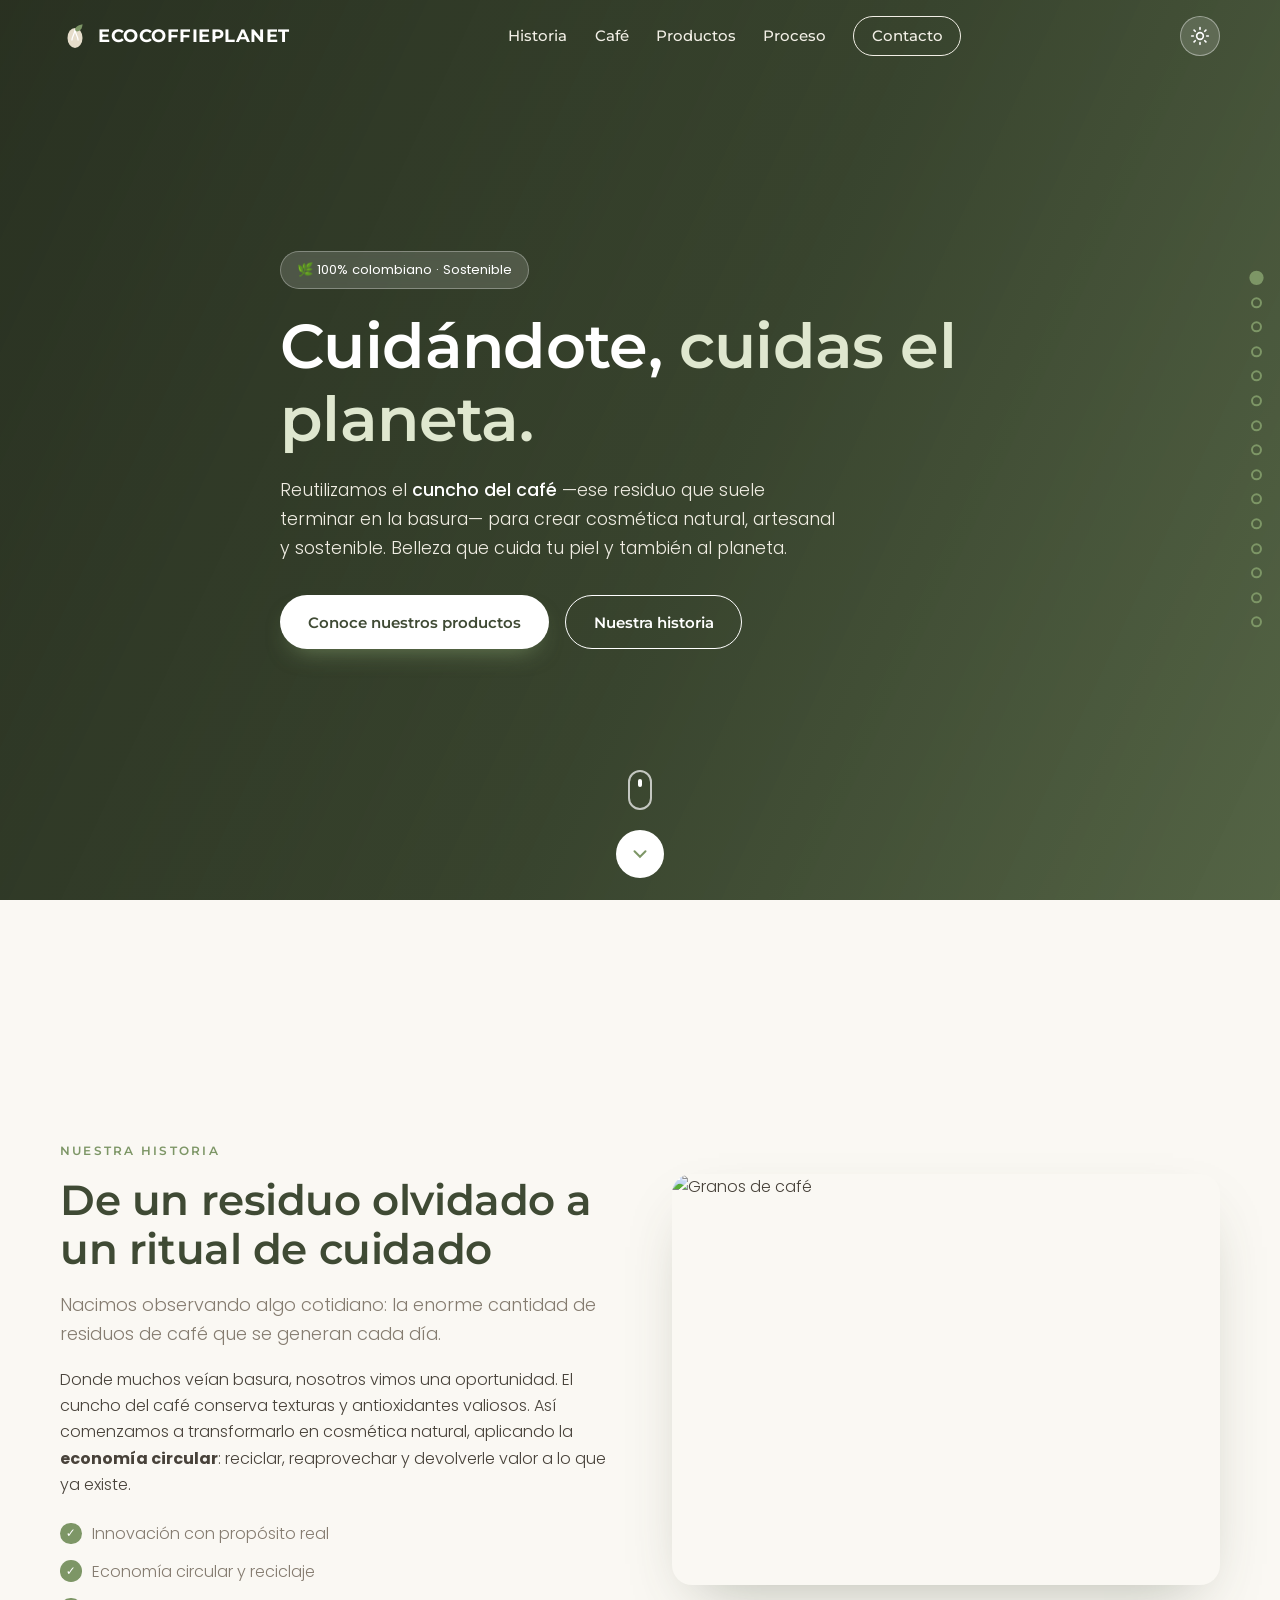
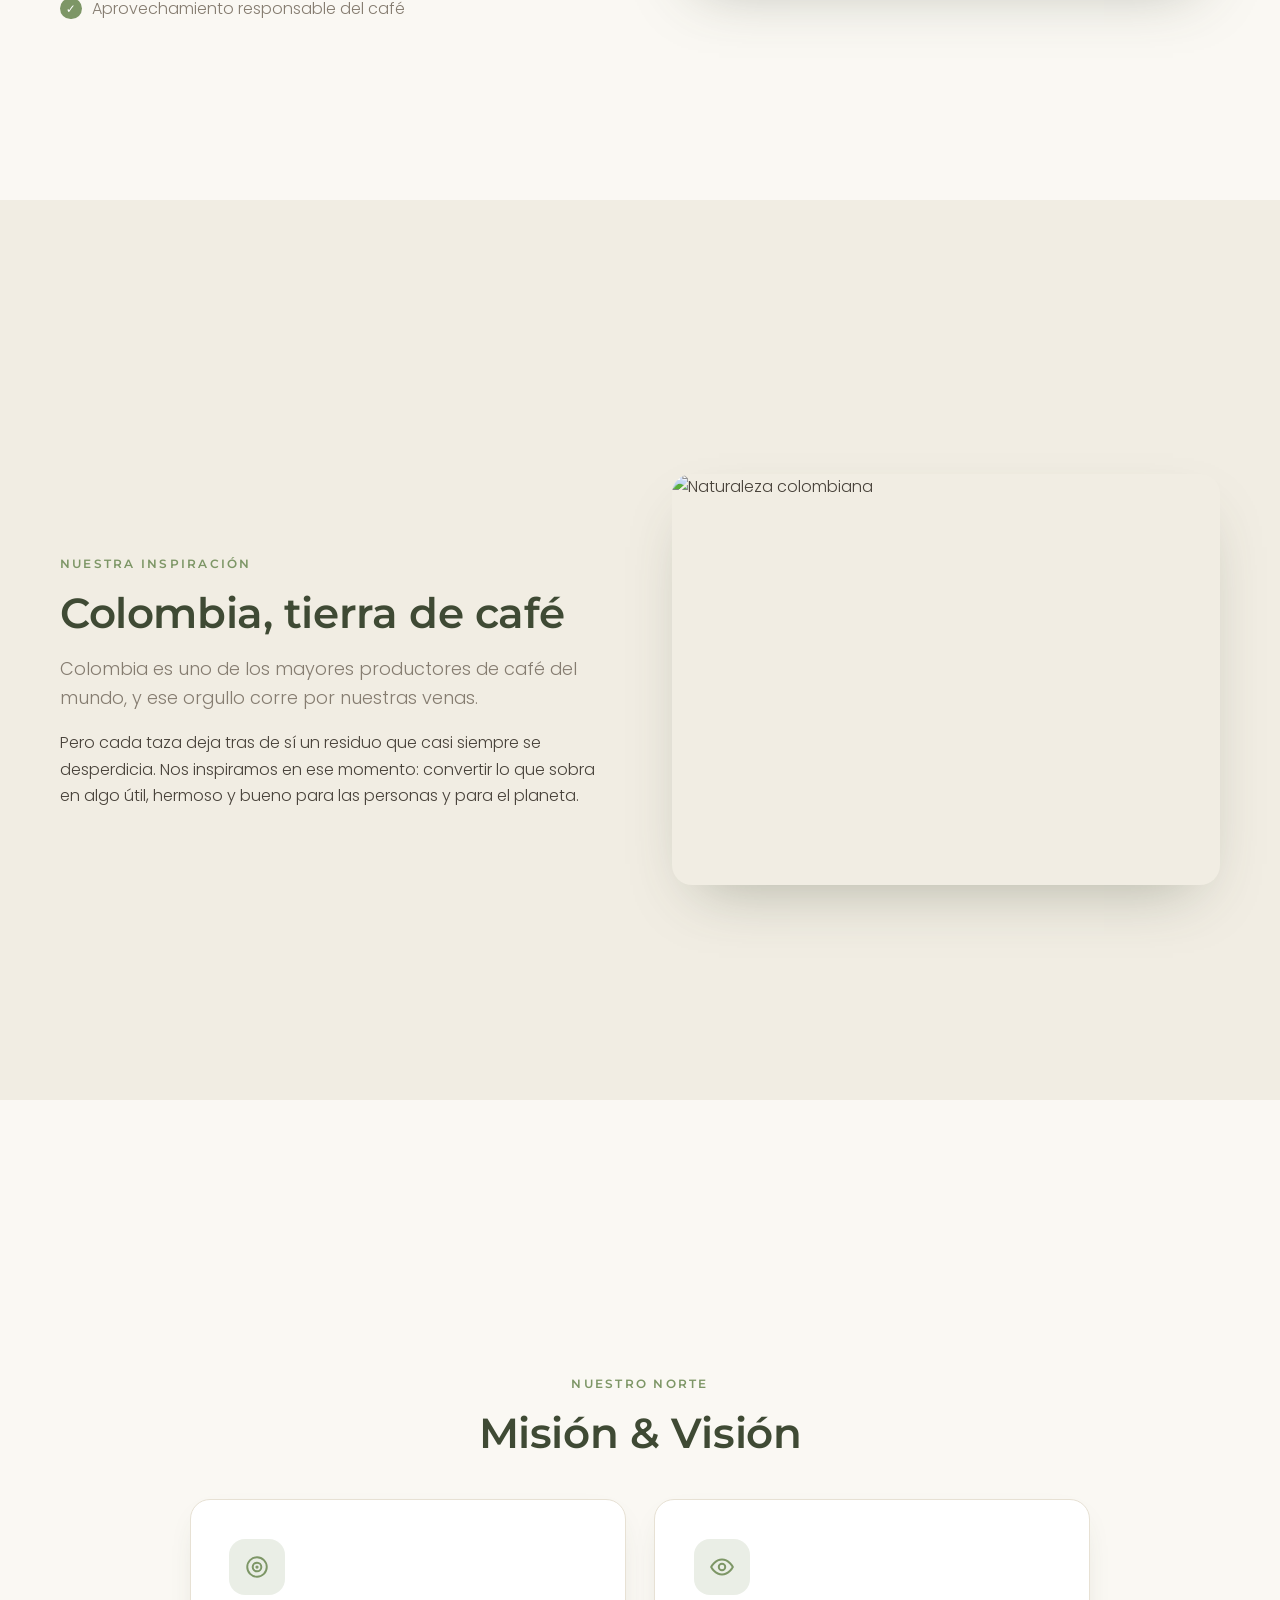
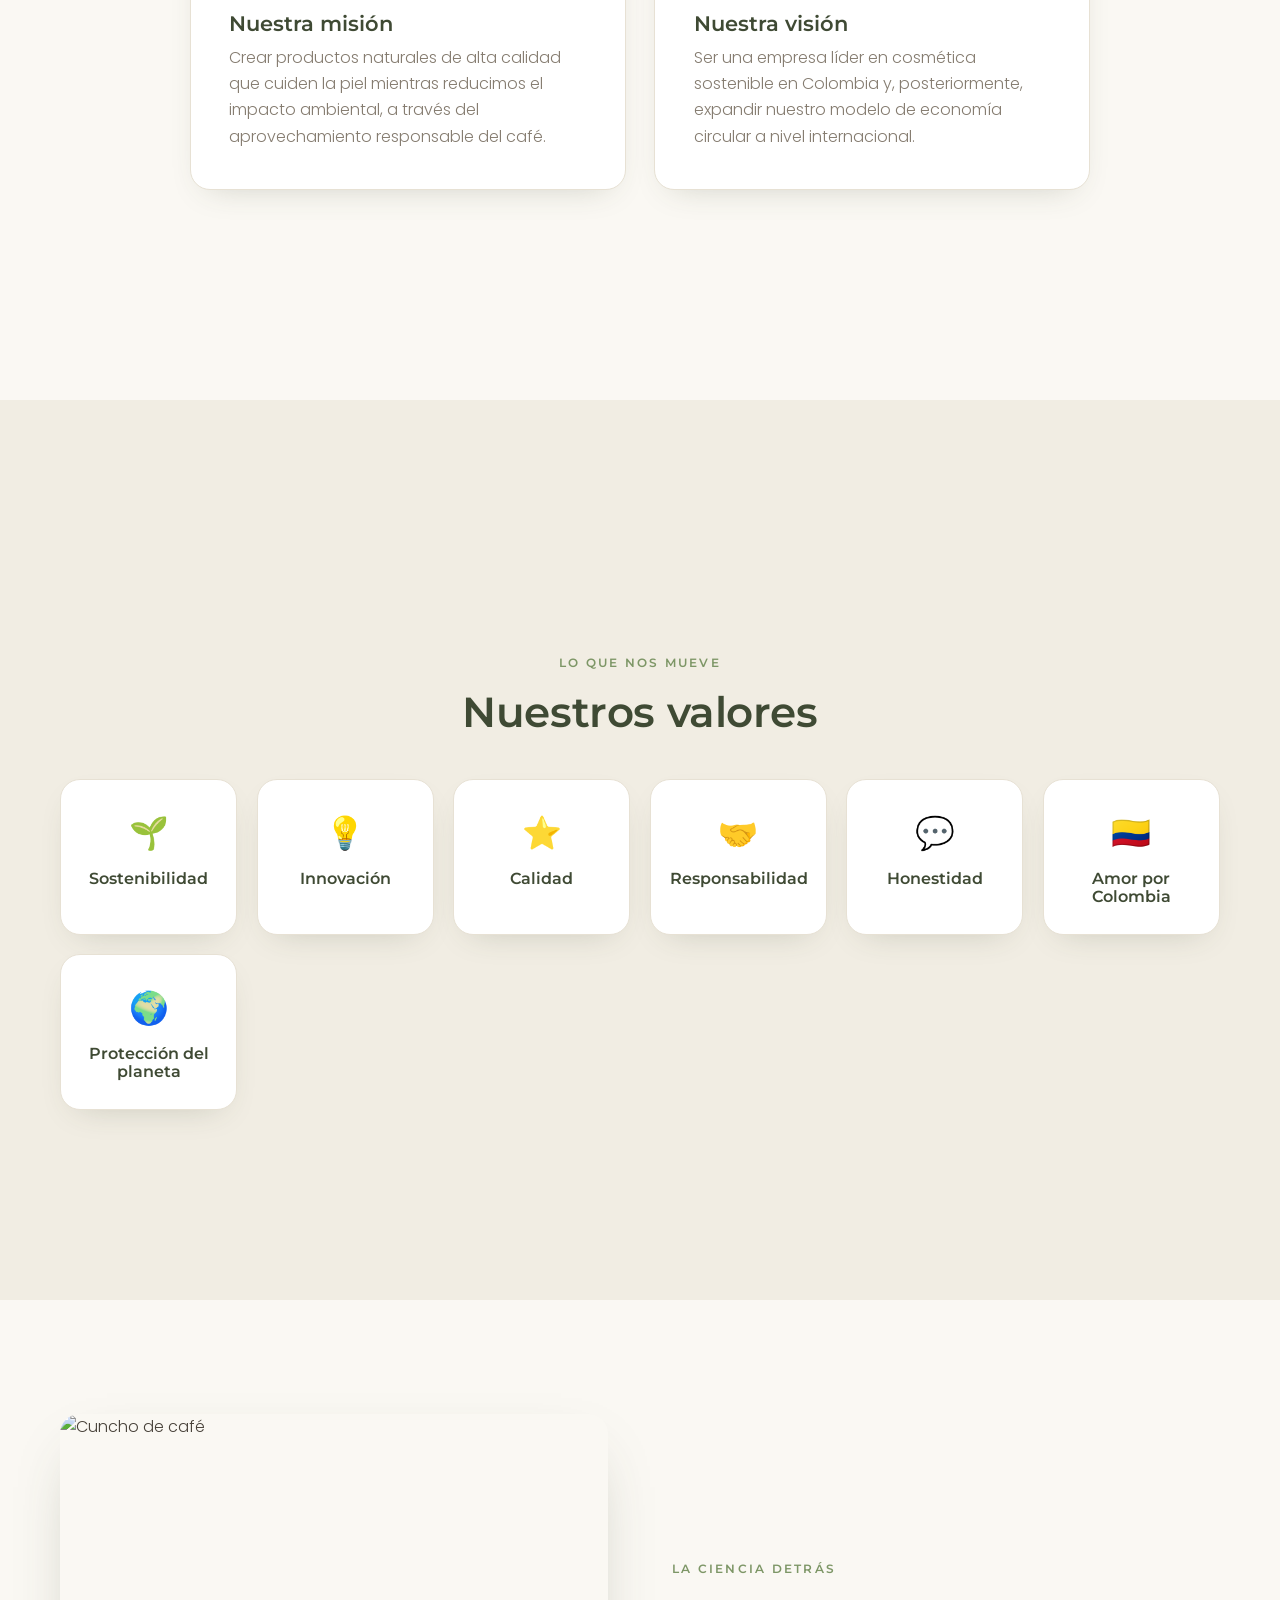
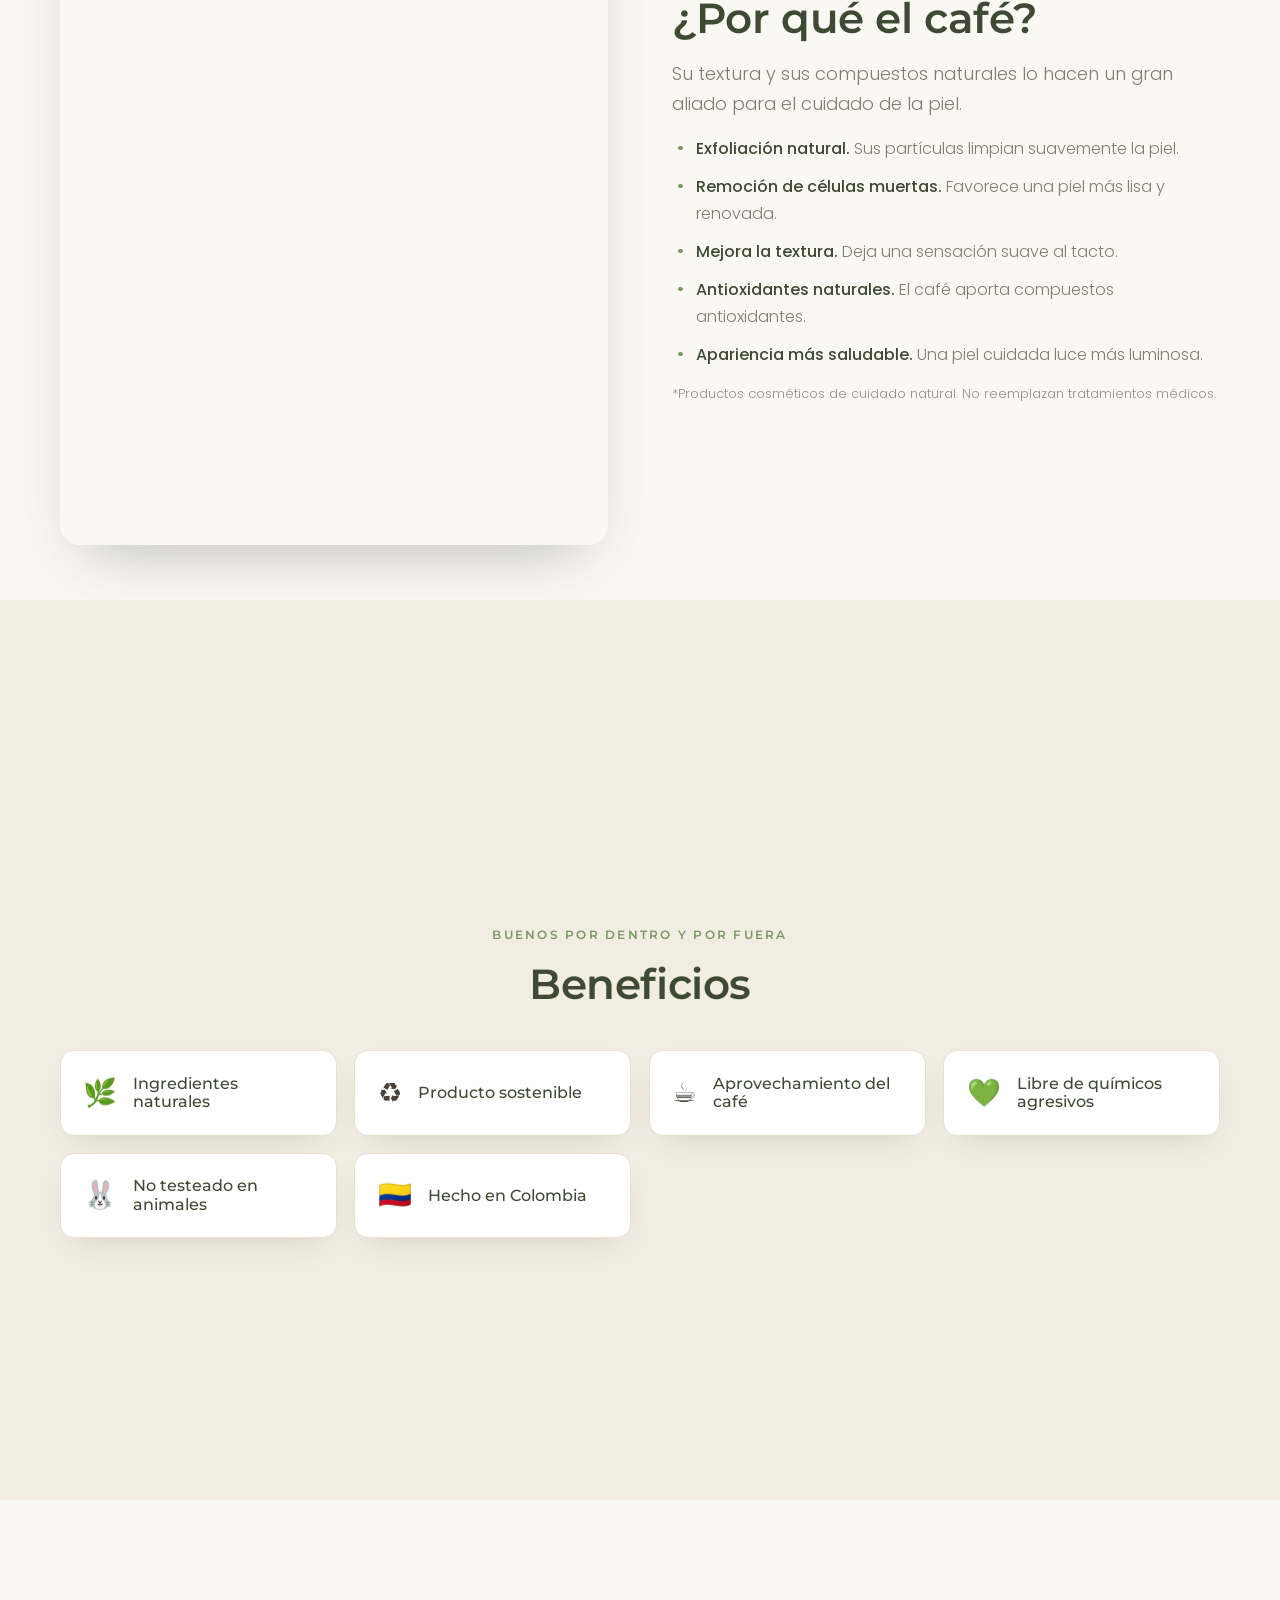
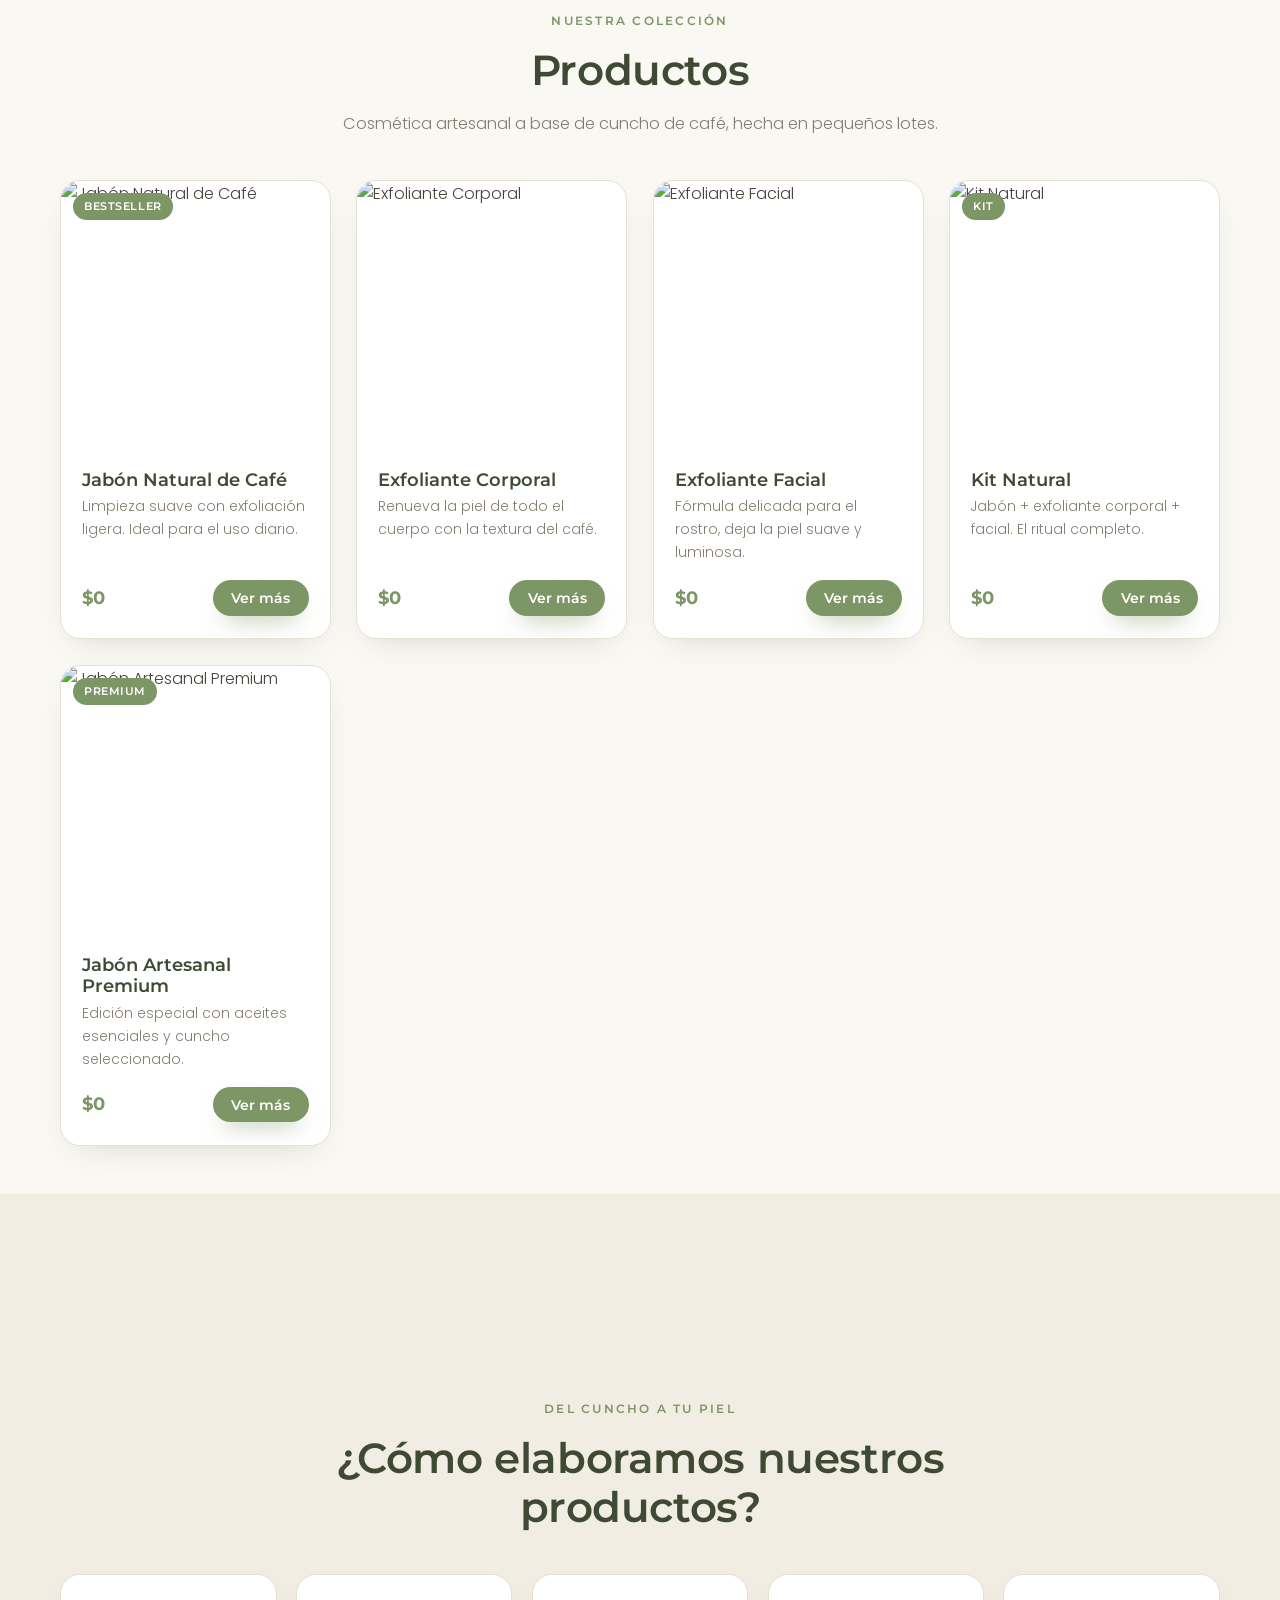
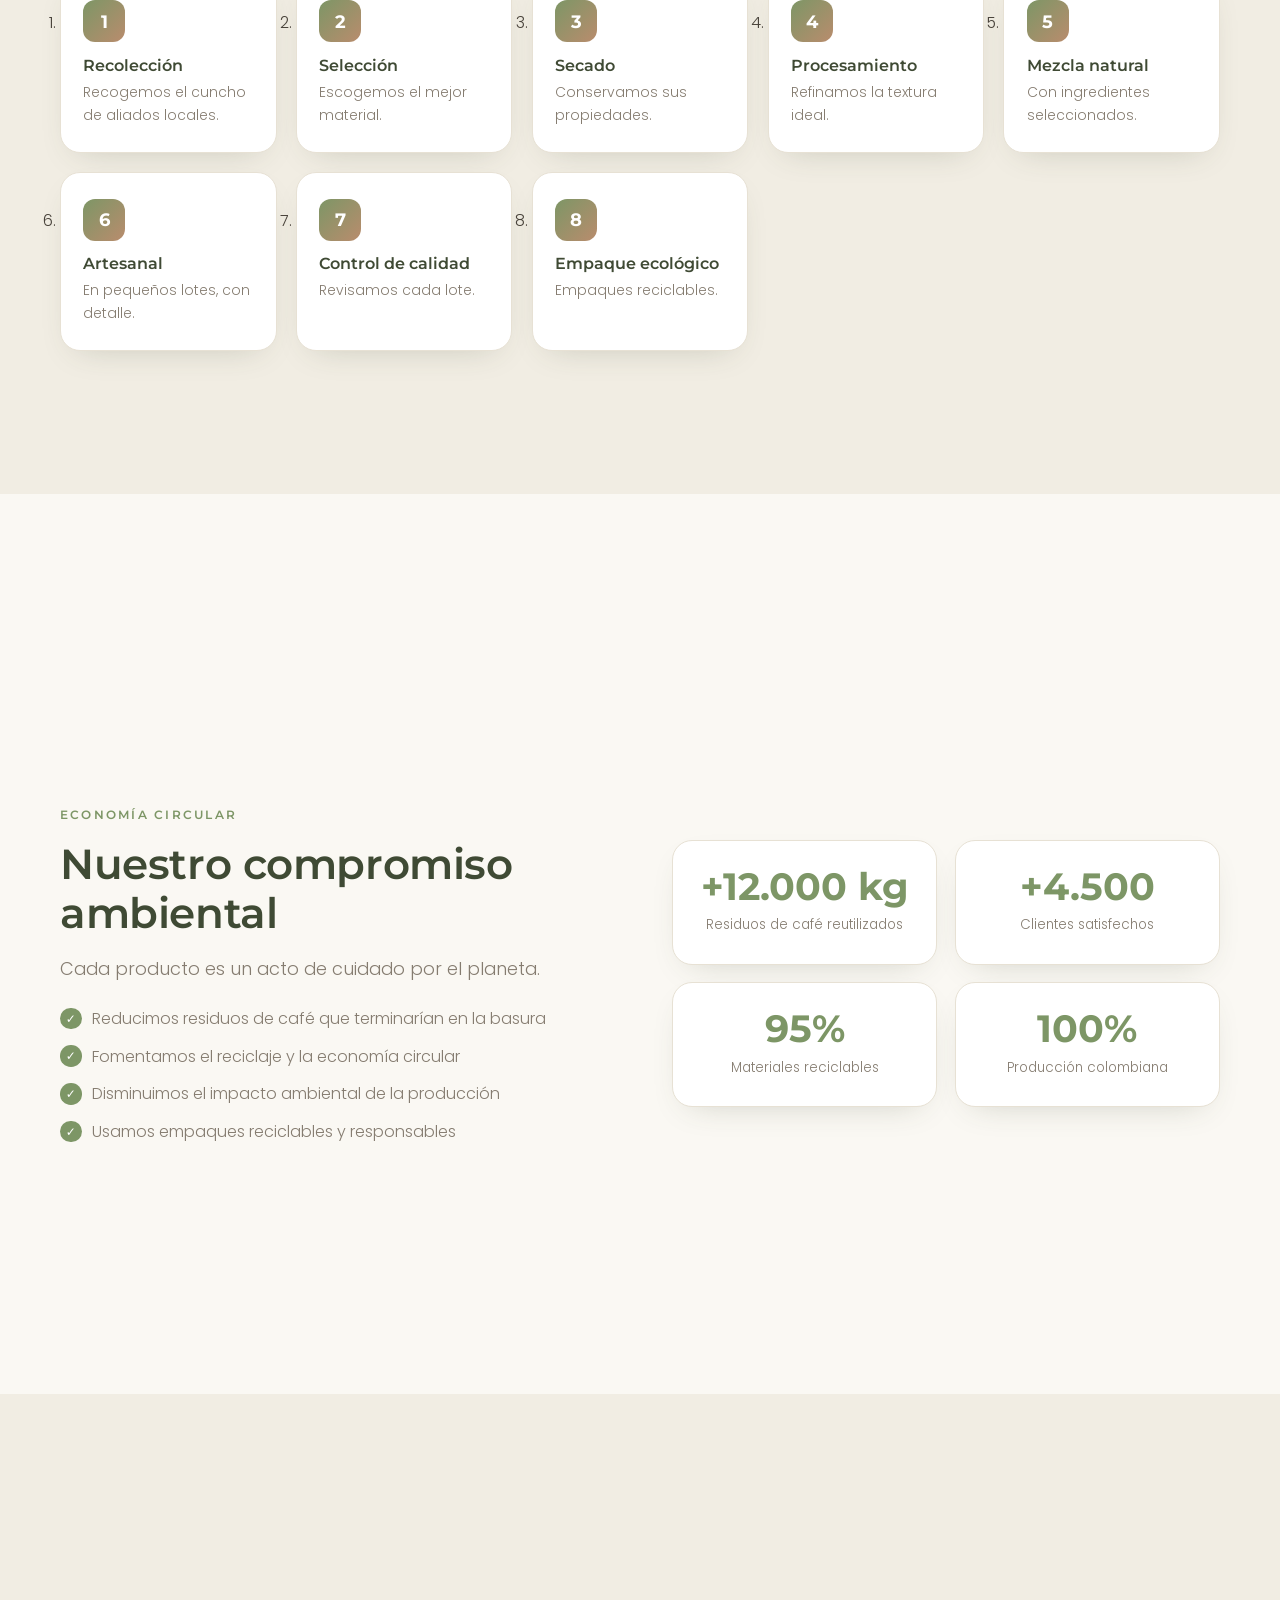
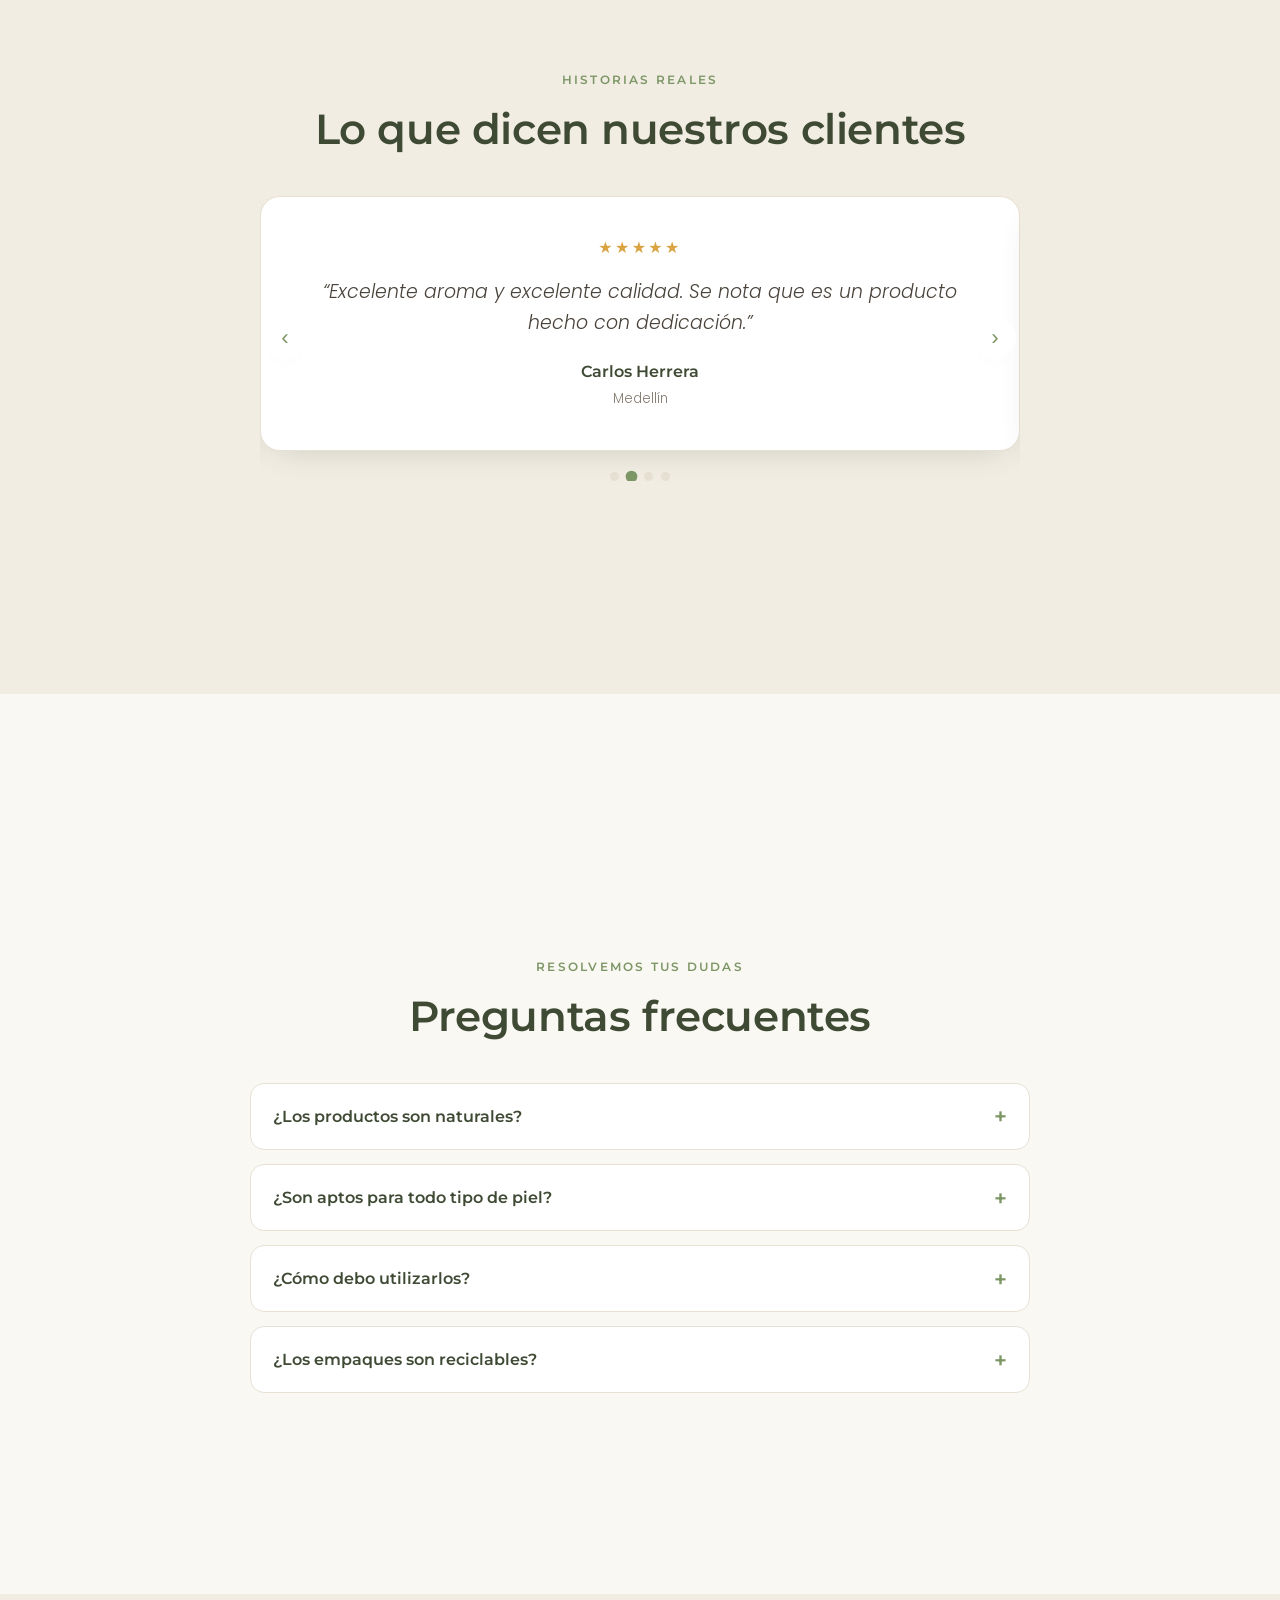
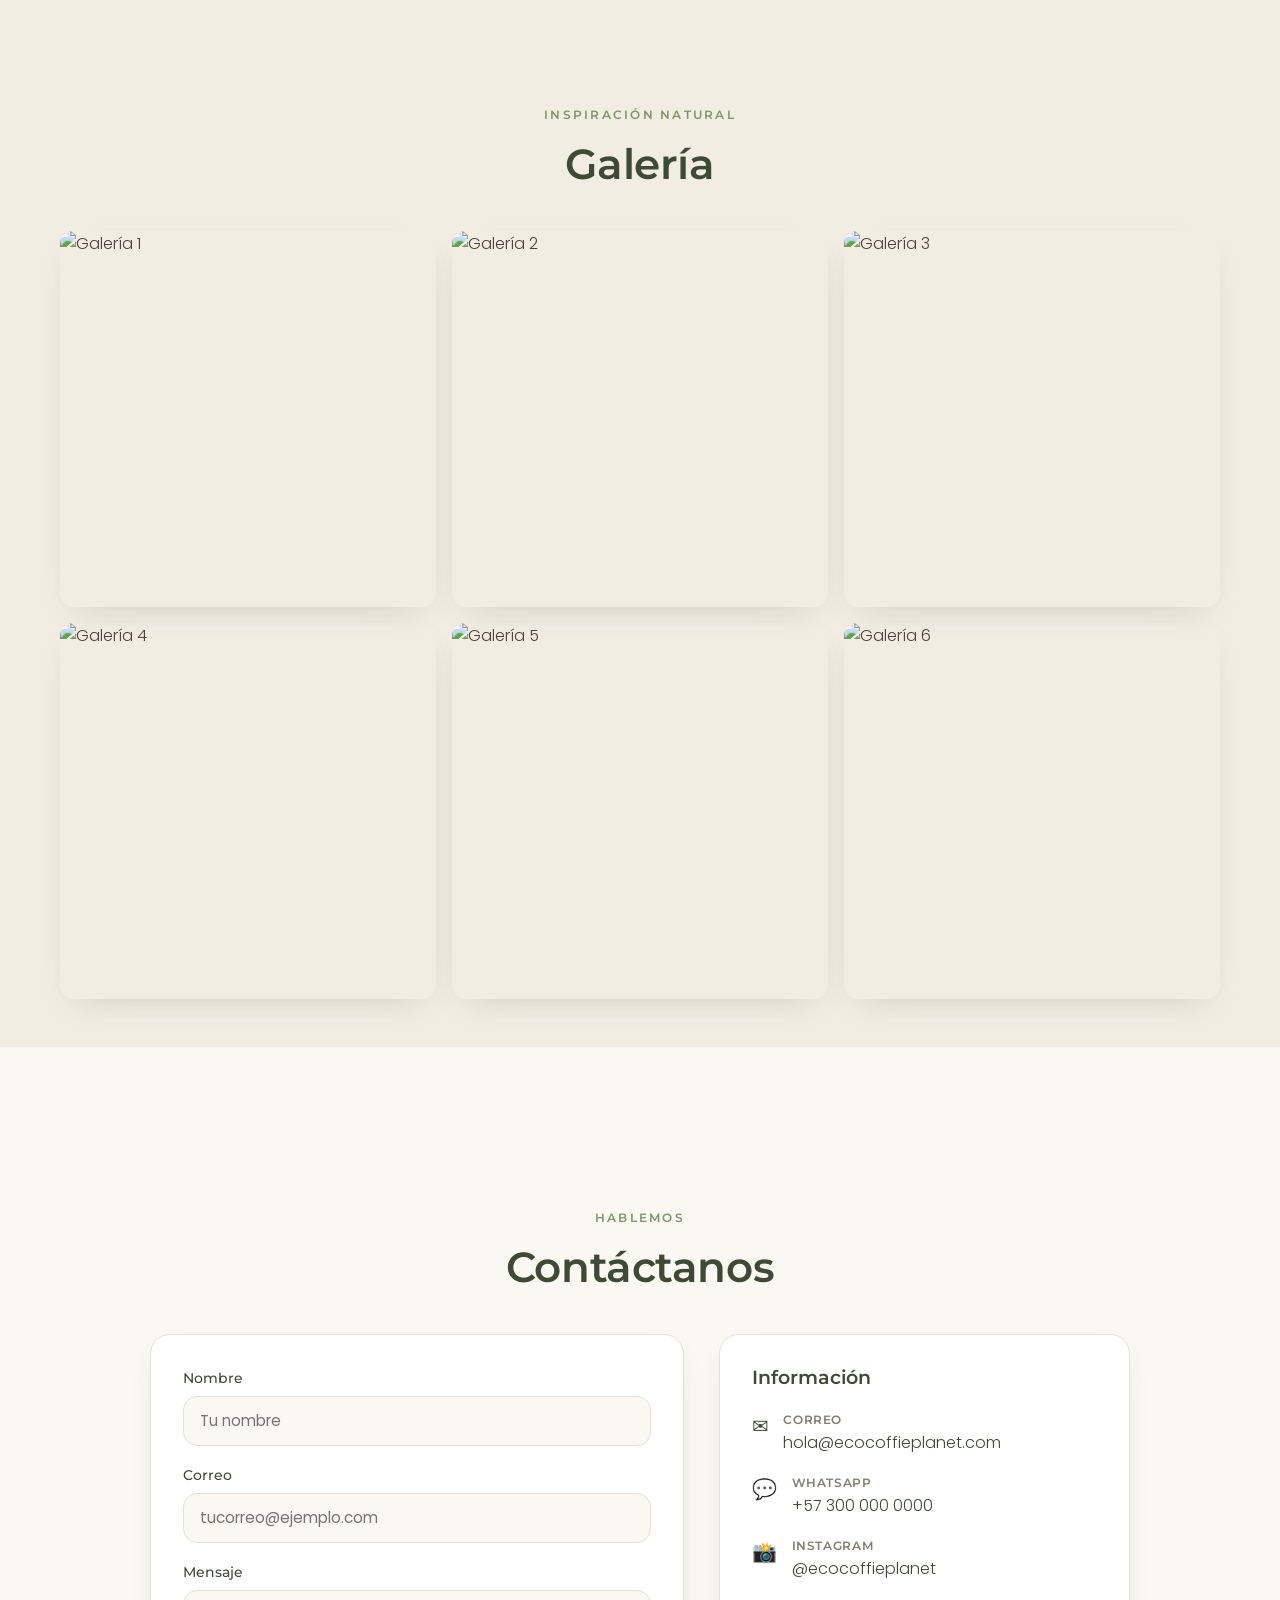
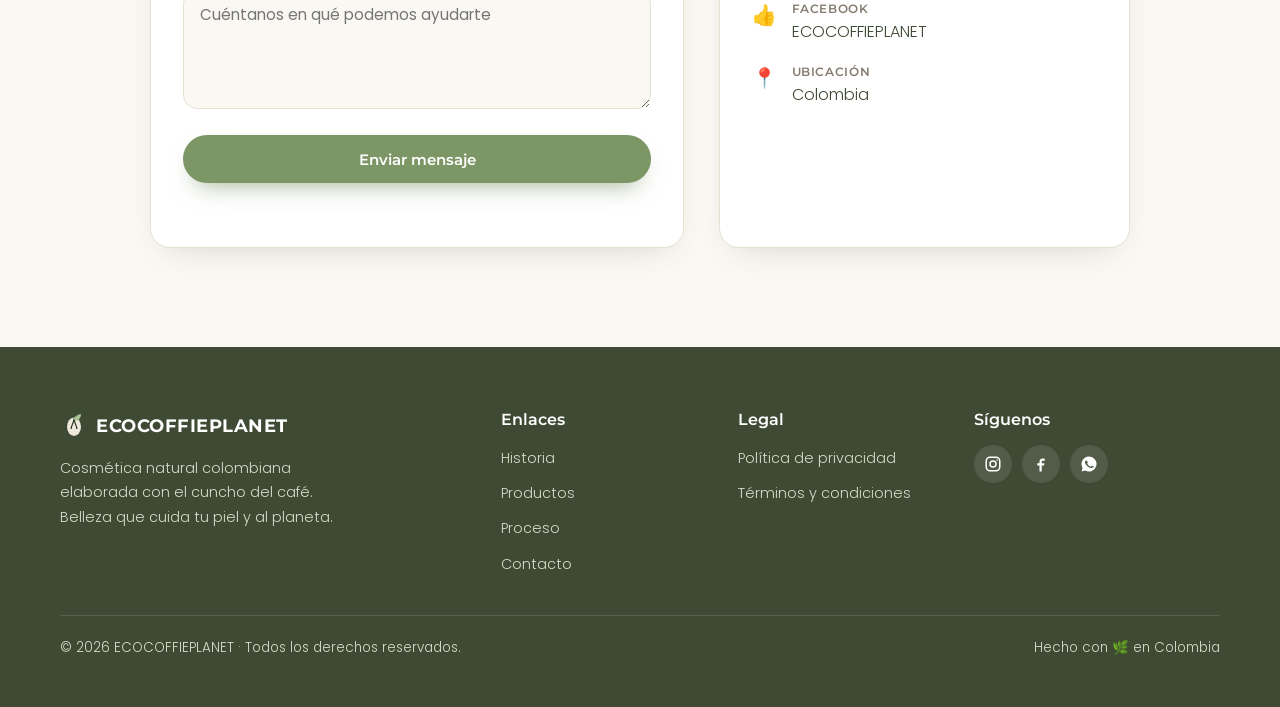
==== index.html @ 5c9ebd3f "Publicar sitio ECOCOFFIEPLANET" ====
<!DOCTYPE html>
<!--
  ============================================================
  ECOCOFFIEPLANET — Cosmética natural a base de cuncho de café
  Página tipo "diapositivas": cada sección ocupa una pantalla.
  Archivos: index.html · style.css · script.js · config.js
  👉 Para cambiar PRECIOS e IMÁGENES edita solo "config.js".
  ============================================================
-->
<html lang="es">
<head>
  <meta charset="UTF-8" />
  <meta name="viewport" content="width=device-width, initial-scale=1.0" />
  <meta name="description" content="ECOCOFFIEPLANET — Cosmética natural colombiana elaborada con el cuncho del café. Exfoliantes y jabones naturales que cuidan tu piel y protegen el planeta." />
  <meta name="keywords" content="cosmética natural, exfoliante de café, cuncho de café, skincare natural, jabón artesanal, Colombia, sostenible, cuidado de la piel, economía circular" />
  <meta name="author" content="ECOCOFFIEPLANET" />
  <meta name="robots" content="index, follow" />
  <meta name="theme-color" content="#3f4a34" />
  <title>ECOCOFFIEPLANET · Cosmética natural de café | Cuida tu piel, protege el planeta</title>

  <!-- ====== SEO / Redes sociales ======
       👉 Cuando publiques en GitHub Pages, reemplaza tiendamascotasventas-bot por tu usuario real
          en las 3 direcciones de abajo (canonical, og:url).  Ejemplo de URL final:
          https://tu-usuario.github.io/ecocoffieplanet/ -->
  <link rel="canonical" href="https://galvissantiago38-beep.github.io/ecocoffieplanet/" />
  <meta property="og:type" content="website" />
  <meta property="og:site_name" content="ECOCOFFIEPLANET" />
  <meta property="og:locale" content="es_CO" />
  <meta property="og:title" content="ECOCOFFIEPLANET · Cosmética natural de café" />
  <meta property="og:description" content="Cosmética natural colombiana hecha con el cuncho del café. Cuida tu piel, protege el planeta." />
  <meta property="og:url" content="https://galvissantiago38-beep.github.io/ecocoffieplanet/" />
  <meta property="og:image" content="https://images.unsplash.com/photo-1616394584738-fc6e612e71b9?auto=format&fit=crop&w=1200&q=80" />
  <meta property="og:image:alt" content="Cuidado natural de la piel con café" />
  <meta name="twitter:card" content="summary_large_image" />
  <meta name="twitter:title" content="ECOCOFFIEPLANET · Cosmética natural de café" />
  <meta name="twitter:description" content="Cosmética natural colombiana hecha con el cuncho del café. Cuida tu piel, protege el planeta." />
  <meta name="twitter:image" content="https://images.unsplash.com/photo-1616394584738-fc6e612e71b9?auto=format&fit=crop&w=1200&q=80" />

  <link rel="icon" href="data:image/svg+xml,<svg xmlns='http://www.w3.org/2000/svg' viewBox='0 0 100 100'><text y='.9em' font-size='90'>🌿</text></svg>" />

  <link rel="preconnect" href="https://fonts.googleapis.com" />
  <link rel="preconnect" href="https://fonts.gstatic.com" crossorigin />
  <link href="https://fonts.googleapis.com/css2?family=Montserrat:wght@500;600;700&family=Poppins:wght@300;400;500&display=swap" rel="stylesheet" />

  <link rel="stylesheet" href="style.css" />
</head>

<body>

  <!-- ===================== LOADER ===================== -->
  <div id="loader" class="loader" aria-hidden="true">
    <div class="loader__cup">
      <svg viewBox="0 0 64 64" width="64" height="64" fill="none">
        <path d="M32 6c0 10-8 14-8 24M32 6c0 10 8 14 8 24" stroke="currentColor" stroke-width="3"/>
        <path d="M32 4c6-8 18-9 18-9s0 12-9 16c-4 2-9 1-9-7Z" fill="currentColor" opacity=".6"/>
      </svg>
    </div>
    <span class="loader__brand">ECOCOFFIEPLANET</span>
  </div>

  <!-- ===================== NAVBAR ===================== -->
  <header class="navbar" id="navbar">
    <div class="container navbar__inner">
      <a href="#inicio" class="logo" aria-label="Inicio ECOCOFFIEPLANET">
        <svg class="logo__icon" viewBox="0 0 48 48" width="30" height="30" aria-hidden="true">
          <ellipse cx="24" cy="27" rx="12" ry="16" fill="currentColor"/>
          <path d="M24 13c0 8-5 11-5 18M24 13c0 8 5 11 5 18" stroke="#fff" stroke-width="2" fill="none"/>
          <path d="M24 12c4-6 12-7 12-7s0 8-6 11c-3 1.5-6 .5-6-4Z" fill="#7d9666"/>
        </svg>
        <span class="logo__text">ECOCOFFIEPLANET</span>
      </a>

      <nav class="nav" id="nav-menu" aria-label="Navegación principal">
        <a href="#historia" class="nav__link">Historia</a>
        <a href="#por-que" class="nav__link">Café</a>
        <a href="#productos" class="nav__link">Productos</a>
        <a href="#proceso" class="nav__link">Proceso</a>
        <a href="#contacto" class="nav__link nav__link--cta">Contacto</a>
      </nav>

      <div class="navbar__actions">
        <button class="icon-btn" id="theme-toggle" aria-label="Cambiar tema" title="Modo oscuro / claro">
          <svg class="icon-sun" viewBox="0 0 24 24" width="20" height="20" fill="none" stroke="currentColor" stroke-width="2" stroke-linecap="round">
            <circle cx="12" cy="12" r="4"/><path d="M12 2v2M12 20v2M4.9 4.9l1.4 1.4M17.7 17.7l1.4 1.4M2 12h2M20 12h2M4.9 19.1l1.4-1.4M17.7 6.3l1.4-1.4"/>
          </svg>
          <svg class="icon-moon" viewBox="0 0 24 24" width="20" height="20" fill="none" stroke="currentColor" stroke-width="2" stroke-linecap="round">
            <path d="M21 12.8A9 9 0 1 1 11.2 3a7 7 0 0 0 9.8 9.8Z"/>
          </svg>
        </button>
        <button class="hamburger" id="hamburger" aria-label="Abrir menú" aria-expanded="false">
          <span></span><span></span><span></span>
        </button>
      </div>
    </div>
  </header>

  <!-- Puntos de navegación entre diapositivas (se generan en script.js) -->
  <nav class="deck-nav" id="deck-nav" aria-label="Ir a diapositiva"></nav>

  <!-- ===================== DECK (contenedor de diapositivas) ===================== -->
  <main class="deck" id="deck">

    <!-- ---------- 1. HERO / INICIO ---------- -->
    <section class="slide hero" id="inicio" data-nav="Inicio">
      <div class="hero__bg" id="hero-bg"></div>
      <div class="hero__overlay"></div>
      <div class="container hero__content">
        <span class="hero__badge reveal">🌿 100% colombiano · Sostenible</span>
        <!-- 👉 ESLOGAN: cambia este texto cuando quieras -->
        <h1 class="hero__title reveal">Cuidándote, <span>cuidas el planeta.</span></h1>
        <p class="hero__text reveal">
          Reutilizamos el <strong>cuncho del café</strong> —ese residuo que suele terminar en la
          basura— para crear cosmética natural, artesanal y sostenible. Belleza que cuida tu piel
          y también al planeta.
        </p>
        <div class="hero__actions reveal">
          <a href="#productos" class="btn btn--primary">Conoce nuestros productos</a>
          <a href="#historia" class="btn btn--ghost">Nuestra historia</a>
        </div>
      </div>
      <span class="hero__scroll" aria-hidden="true"><span></span></span>
    </section>

    <!-- ---------- 2. HISTORIA ---------- -->
    <section class="slide" id="historia" data-nav="Historia">
      <div class="container grid-2">
        <div class="reveal">
          <span class="eyebrow">Nuestra historia</span>
          <h2 class="slide__title">De un residuo olvidado a un ritual de cuidado</h2>
          <p class="lead">Nacimos observando algo cotidiano: la enorme cantidad de residuos de café que se generan cada día.</p>
          <p>Donde muchos veían basura, nosotros vimos una oportunidad. El cuncho del café conserva texturas y antioxidantes valiosos. Así comenzamos a transformarlo en cosmética natural, aplicando la <strong>economía circular</strong>: reciclar, reaprovechar y devolverle valor a lo que ya existe.</p>
          <ul class="check-list">
            <li>Innovación con propósito real</li>
            <li>Economía circular y reciclaje</li>
            <li>Aprovechamiento responsable del café</li>
          </ul>
        </div>
        <div class="reveal media-card"><img data-img="historia" alt="Granos de café" loading="lazy" /></div>
      </div>
    </section>

    <!-- ---------- 3. INSPIRACIÓN ---------- -->
    <section class="slide slide--tinted" id="inspiracion" data-nav="Inspiración">
      <div class="container grid-2 grid-2--reverse">
        <div class="reveal media-card"><img data-img="inspiracion" alt="Naturaleza colombiana" loading="lazy" /></div>
        <div class="reveal">
          <span class="eyebrow">Nuestra inspiración</span>
          <h2 class="slide__title">Colombia, tierra de café</h2>
          <p class="lead">Colombia es uno de los mayores productores de café del mundo, y ese orgullo corre por nuestras venas.</p>
          <p>Pero cada taza deja tras de sí un residuo que casi siempre se desperdicia. Nos inspiramos en ese momento: convertir lo que sobra en algo útil, hermoso y bueno para las personas y para el planeta.</p>
        </div>
      </div>
    </section>

    <!-- ---------- 4. MISIÓN Y VISIÓN ---------- -->
    <section class="slide" id="mision-vision" data-nav="Misión y Visión">
      <div class="container">
        <div class="slide__head reveal">
          <span class="eyebrow">Nuestro norte</span>
          <h2 class="slide__title center">Misión &amp; Visión</h2>
        </div>
        <div class="mv-grid">
          <article class="mv-card reveal">
            <div class="mv-card__icon">
              <svg viewBox="0 0 24 24" width="26" height="26" fill="none" stroke="currentColor" stroke-width="1.8"><circle cx="12" cy="12" r="9"/><circle cx="12" cy="12" r="4"/><circle cx="12" cy="12" r="0.6" fill="currentColor"/></svg>
            </div>
            <h3>Nuestra misión</h3>
            <p>Crear productos naturales de alta calidad que cuiden la piel mientras reducimos el impacto ambiental, a través del aprovechamiento responsable del café.</p>
          </article>
          <article class="mv-card reveal">
            <div class="mv-card__icon">
              <svg viewBox="0 0 24 24" width="26" height="26" fill="none" stroke="currentColor" stroke-width="1.8"><path d="M2 12s3.5-7 10-7 10 7 10 7-3.5 7-10 7-10-7-10-7Z"/><circle cx="12" cy="12" r="3"/></svg>
            </div>
            <h3>Nuestra visión</h3>
            <p>Ser una empresa líder en cosmética sostenible en Colombia y, posteriormente, expandir nuestro modelo de economía circular a nivel internacional.</p>
          </article>
        </div>
      </div>
    </section>

    <!-- ---------- 5. VALORES ---------- -->
    <section class="slide slide--tinted" id="valores" data-nav="Valores">
      <div class="container">
        <div class="slide__head reveal">
          <span class="eyebrow">Lo que nos mueve</span>
          <h2 class="slide__title center">Nuestros valores</h2>
        </div>
        <div class="values-grid">
          <div class="value-card reveal"><span class="value-card__ico">🌱</span><h4>Sostenibilidad</h4></div>
          <div class="value-card reveal"><span class="value-card__ico">💡</span><h4>Innovación</h4></div>
          <div class="value-card reveal"><span class="value-card__ico">⭐</span><h4>Calidad</h4></div>
          <div class="value-card reveal"><span class="value-card__ico">🤝</span><h4>Responsabilidad</h4></div>
          <div class="value-card reveal"><span class="value-card__ico">💬</span><h4>Honestidad</h4></div>
          <div class="value-card reveal"><span class="value-card__ico">🇨🇴</span><h4>Amor por Colombia</h4></div>
          <div class="value-card reveal"><span class="value-card__ico">🌍</span><h4>Protección del planeta</h4></div>
        </div>
      </div>
    </section>

    <!-- ---------- 6. ¿POR QUÉ EL CAFÉ? ---------- -->
    <section class="slide" id="por-que" data-nav="¿Por qué el café?">
      <div class="container grid-2">
        <div class="reveal media-card media-card--tall"><img data-img="porque" alt="Cuncho de café" loading="lazy" /></div>
        <div class="reveal">
          <span class="eyebrow">La ciencia detrás</span>
          <h2 class="slide__title">¿Por qué el café?</h2>
          <p class="lead">Su textura y sus compuestos naturales lo hacen un gran aliado para el cuidado de la piel.</p>
          <ul class="benefit-list">
            <li><b>Exfoliación natural.</b> Sus partículas limpian suavemente la piel.</li>
            <li><b>Remoción de células muertas.</b> Favorece una piel más lisa y renovada.</li>
            <li><b>Mejora la textura.</b> Deja una sensación suave al tacto.</li>
            <li><b>Antioxidantes naturales.</b> El café aporta compuestos antioxidantes.</li>
            <li><b>Apariencia más saludable.</b> Una piel cuidada luce más luminosa.</li>
          </ul>
          <p class="fineprint">*Productos cosméticos de cuidado natural. No reemplazan tratamientos médicos.</p>
        </div>
      </div>
    </section>

    <!-- ---------- 7. BENEFICIOS ---------- -->
    <section class="slide slide--tinted" id="beneficios" data-nav="Beneficios">
      <div class="container">
        <div class="slide__head reveal">
          <span class="eyebrow">Buenos por dentro y por fuera</span>
          <h2 class="slide__title center">Beneficios</h2>
        </div>
        <div class="benefits-grid">
          <div class="benefit-card reveal"><span>🌿</span><h4>Ingredientes naturales</h4></div>
          <div class="benefit-card reveal"><span>♻️</span><h4>Producto sostenible</h4></div>
          <div class="benefit-card reveal"><span>☕</span><h4>Aprovechamiento del café</h4></div>
          <div class="benefit-card reveal"><span>💚</span><h4>Libre de químicos agresivos</h4></div>
          <div class="benefit-card reveal"><span>🐰</span><h4>No testeado en animales</h4></div>
          <div class="benefit-card reveal"><span>🇨🇴</span><h4>Hecho en Colombia</h4></div>
        </div>
      </div>
    </section>

    <!-- ---------- 8. PRODUCTOS (se generan desde config.js) ---------- -->
    <section class="slide" id="productos" data-nav="Productos">
      <div class="container">
        <div class="slide__head reveal">
          <span class="eyebrow">Nuestra colección</span>
          <h2 class="slide__title center">Productos</h2>
          <p class="slide__subtitle">Cosmética artesanal a base de cuncho de café, hecha en pequeños lotes.</p>
        </div>
        <div class="products-grid" id="products-grid"><!-- generado por JavaScript --></div>
      </div>
    </section>

    <!-- ---------- 9. PROCESO ---------- -->
    <section class="slide slide--tinted" id="proceso" data-nav="Proceso">
      <div class="container">
        <div class="slide__head reveal">
          <span class="eyebrow">Del cuncho a tu piel</span>
          <h2 class="slide__title center">¿Cómo elaboramos nuestros productos?</h2>
        </div>
        <ol class="steps">
          <li class="step reveal"><span class="step__num">1</span><h4>Recolección</h4><p>Recogemos el cuncho de aliados locales.</p></li>
          <li class="step reveal"><span class="step__num">2</span><h4>Selección</h4><p>Escogemos el mejor material.</p></li>
          <li class="step reveal"><span class="step__num">3</span><h4>Secado</h4><p>Conservamos sus propiedades.</p></li>
          <li class="step reveal"><span class="step__num">4</span><h4>Procesamiento</h4><p>Refinamos la textura ideal.</p></li>
          <li class="step reveal"><span class="step__num">5</span><h4>Mezcla natural</h4><p>Con ingredientes seleccionados.</p></li>
          <li class="step reveal"><span class="step__num">6</span><h4>Artesanal</h4><p>En pequeños lotes, con detalle.</p></li>
          <li class="step reveal"><span class="step__num">7</span><h4>Control de calidad</h4><p>Revisamos cada lote.</p></li>
          <li class="step reveal"><span class="step__num">8</span><h4>Empaque ecológico</h4><p>Empaques reciclables.</p></li>
        </ol>
      </div>
    </section>

    <!-- ---------- 10. COMPROMISO AMBIENTAL (contadores) ---------- -->
    <section class="slide" id="compromiso" data-nav="Compromiso">
      <div class="container grid-2 grid-2--center">
        <div class="reveal">
          <span class="eyebrow">Economía circular</span>
          <h2 class="slide__title">Nuestro compromiso ambiental</h2>
          <p class="lead">Cada producto es un acto de cuidado por el planeta.</p>
          <ul class="check-list">
            <li>Reducimos residuos de café que terminarían en la basura</li>
            <li>Fomentamos el reciclaje y la economía circular</li>
            <li>Disminuimos el impacto ambiental de la producción</li>
            <li>Usamos empaques reciclables y responsables</li>
          </ul>
        </div>
        <div class="stats-grid reveal">
          <div class="stat-box"><strong class="counter" data-count="12000" data-prefix="+" data-suffix=" kg">0</strong><span>Residuos de café reutilizados</span></div>
          <div class="stat-box"><strong class="counter" data-count="4500" data-prefix="+">0</strong><span>Clientes satisfechos</span></div>
          <div class="stat-box"><strong class="counter" data-count="95" data-suffix="%">0</strong><span>Materiales reciclables</span></div>
          <div class="stat-box"><strong class="counter" data-count="100" data-suffix="%">0</strong><span>Producción colombiana</span></div>
        </div>
      </div>
    </section>

    <!-- ---------- 11. TESTIMONIOS (carrusel) ---------- -->
    <section class="slide slide--tinted" id="testimonios" data-nav="Testimonios">
      <div class="container">
        <div class="slide__head reveal">
          <span class="eyebrow">Historias reales</span>
          <h2 class="slide__title center">Lo que dicen nuestros clientes</h2>
        </div>
        <div class="carousel reveal" id="carousel">
          <div class="carousel__track" id="carousel-track">
            <figure class="testimonial">
              <div class="testimonial__stars">★★★★★</div>
              <blockquote>“Mi piel se siente mucho más suave desde la primera semana. Además, me encanta ayudar al planeta.”</blockquote>
              <figcaption><strong>María Gómez</strong><span>Bogotá</span></figcaption>
            </figure>
            <figure class="testimonial">
              <div class="testimonial__stars">★★★★★</div>
              <blockquote>“Excelente aroma y excelente calidad. Se nota que es un producto hecho con dedicación.”</blockquote>
              <figcaption><strong>Carlos Herrera</strong><span>Medellín</span></figcaption>
            </figure>
            <figure class="testimonial">
              <div class="testimonial__stars">★★★★★</div>
              <blockquote>“El exfoliante facial es mi favorito. Me deja la piel fresca y luminosa.”</blockquote>
              <figcaption><strong>Valentina Ríos</strong><span>Cali</span></figcaption>
            </figure>
            <figure class="testimonial">
              <div class="testimonial__stars">★★★★★</div>
              <blockquote>“Me encanta la idea de reutilizar el café. Compro tranquila y mi piel lo agradece.”</blockquote>
              <figcaption><strong>Andrés Peña</strong><span>Bucaramanga</span></figcaption>
            </figure>
          </div>
          <button class="carousel__btn carousel__btn--prev" id="carousel-prev" aria-label="Anterior">‹</button>
          <button class="carousel__btn carousel__btn--next" id="carousel-next" aria-label="Siguiente">›</button>
          <div class="carousel__dots" id="carousel-dots"></div>
        </div>
      </div>
    </section>

    <!-- ---------- 12. FAQ (acordeón) ---------- -->
    <section class="slide" id="faq" data-nav="Preguntas">
      <div class="container container--narrow">
        <div class="slide__head reveal">
          <span class="eyebrow">Resolvemos tus dudas</span>
          <h2 class="slide__title center">Preguntas frecuentes</h2>
        </div>
        <div class="accordion">
          <div class="accordion__item reveal">
            <button class="accordion__head">¿Los productos son naturales?<span class="accordion__ico">+</span></button>
            <div class="accordion__panel"><p>Sí. Se elaboran con cuncho de café e ingredientes naturales seleccionados, evitando químicos agresivos.</p></div>
          </div>
          <div class="accordion__item reveal">
            <button class="accordion__head">¿Son aptos para todo tipo de piel?<span class="accordion__ico">+</span></button>
            <div class="accordion__panel"><p>Están formulados para pieles normales y mixtas. Si tienes piel muy sensible, prueba en una zona pequeña antes del primer uso.</p></div>
          </div>
          <div class="accordion__item reveal">
            <button class="accordion__head">¿Cómo debo utilizarlos?<span class="accordion__ico">+</span></button>
            <div class="accordion__panel"><p>Aplica sobre la piel húmeda con movimientos circulares suaves, deja actuar unos segundos y enjuaga. Úsalo 2 o 3 veces por semana.</p></div>
          </div>
          <div class="accordion__item reveal">
            <button class="accordion__head">¿Los empaques son reciclables?<span class="accordion__ico">+</span></button>
            <div class="accordion__panel"><p>Sí. El 95% de nuestros materiales de empaque son reciclables y trabajamos para llegar al 100%.</p></div>
          </div>
        </div>
      </div>
    </section>

    <!-- ---------- 13. GALERÍA (se genera desde config.js) ---------- -->
    <section class="slide slide--tinted" id="galeria" data-nav="Galería">
      <div class="container">
        <div class="slide__head reveal">
          <span class="eyebrow">Inspiración natural</span>
          <h2 class="slide__title center">Galería</h2>
        </div>
        <div class="gallery" id="gallery-grid"><!-- generado por JavaScript --></div>
      </div>
    </section>

    <!-- ---------- 14. CONTACTO ---------- -->
    <section class="slide" id="contacto" data-nav="Contacto">
      <div class="container">
        <div class="slide__head reveal">
          <span class="eyebrow">Hablemos</span>
          <h2 class="slide__title center">Contáctanos</h2>
        </div>
        <div class="contact-grid">
          <form class="contact-form reveal" id="contact-form" novalidate>
            <div class="field"><label for="name">Nombre</label><input type="text" id="name" name="name" placeholder="Tu nombre" required /></div>
            <div class="field"><label for="email">Correo</label><input type="email" id="email" name="email" placeholder="tucorreo@ejemplo.com" required /></div>
            <div class="field"><label for="message">Mensaje</label><textarea id="message" name="message" rows="4" placeholder="Cuéntanos en qué podemos ayudarte" required></textarea></div>
            <button type="submit" class="btn btn--primary btn--block">Enviar mensaje</button>
            <p class="form-status" id="form-status" role="status"></p>
          </form>
          <aside class="contact-info reveal">
            <h3>Información</h3>
            <ul class="contact-list">
              <li><span class="contact-ico">✉️</span><div><b>Correo</b><a href="mailto:hola@ecocoffieplanet.com">hola@ecocoffieplanet.com</a></div></li>
              <li><span class="contact-ico">💬</span><div><b>WhatsApp</b><a href="https://wa.me/573000000000" target="_blank" rel="noopener">+57 300 000 0000</a></div></li>
              <li><span class="contact-ico">📸</span><div><b>Instagram</b><a href="#">@ecocoffieplanet</a></div></li>
              <li><span class="contact-ico">👍</span><div><b>Facebook</b><a href="#">ECOCOFFIEPLANET</a></div></li>
              <li><span class="contact-ico">📍</span><div><b>Ubicación</b><span>Colombia</span></div></li>
            </ul>
          </aside>
        </div>
      </div>
    </section>

    <!-- ---------- FOOTER (última diapositiva) ---------- -->
    <footer class="slide slide--footer footer" id="footer" data-nav="Cierre">
      <div class="container">
        <div class="footer__grid">
          <div class="footer__col">
            <span class="logo logo--light">
              <svg class="logo__icon" viewBox="0 0 48 48" width="28" height="28" aria-hidden="true">
                <ellipse cx="24" cy="27" rx="12" ry="16" fill="currentColor"/>
                <path d="M24 13c0 8-5 11-5 18M24 13c0 8 5 11 5 18" stroke="#26301c" stroke-width="2" fill="none"/>
                <path d="M24 12c4-6 12-7 12-7s0 8-6 11c-3 1.5-6 .5-6-4Z" fill="#a9c294"/>
              </svg>
              <span class="logo__text">ECOCOFFIEPLANET</span>
            </span>
            <p class="footer__about">Cosmética natural colombiana elaborada con el cuncho del café. Belleza que cuida tu piel y al planeta.</p>
          </div>
          <div class="footer__col">
            <h4>Enlaces</h4>
            <ul>
              <li><a href="#historia">Historia</a></li>
              <li><a href="#productos">Productos</a></li>
              <li><a href="#proceso">Proceso</a></li>
              <li><a href="#contacto">Contacto</a></li>
            </ul>
          </div>
          <div class="footer__col">
            <h4>Legal</h4>
            <ul>
              <li><a href="#">Política de privacidad</a></li>
              <li><a href="#">Términos y condiciones</a></li>
            </ul>
          </div>
          <div class="footer__col">
            <h4>Síguenos</h4>
            <div class="socials">
              <a href="#" aria-label="Instagram" class="social"><svg viewBox="0 0 24 24" width="18" height="18" fill="none" stroke="currentColor" stroke-width="2"><rect x="3" y="3" width="18" height="18" rx="5"/><circle cx="12" cy="12" r="4"/><circle cx="17.5" cy="6.5" r="1" fill="currentColor" stroke="none"/></svg></a>
              <a href="#" aria-label="Facebook" class="social"><svg viewBox="0 0 24 24" width="18" height="18" fill="currentColor"><path d="M13 22v-8h3l.5-3H13V9c0-1 .3-1.5 1.7-1.5H17V5s-1.4-.2-2.7-.2C11.6 4.8 10 6.3 10 9v2H7v3h3v8h3Z"/></svg></a>
              <a href="https://wa.me/573000000000" aria-label="WhatsApp" class="social"><svg viewBox="0 0 24 24" width="18" height="18" fill="currentColor"><path d="M12 2a10 10 0 0 0-8.5 15.2L2 22l4.9-1.4A10 10 0 1 0 12 2Zm5.3 14c-.2.6-1.2 1.2-1.7 1.2-.5.1-1 .3-3.3-.7-2.8-1.2-4.5-4-4.7-4.2-.1-.2-1-1.4-1-2.6 0-1.3.7-1.9 1-2.1.2-.3.5-.3.7-.3h.5c.2 0 .4 0 .6.5l.8 2c.1.2.1.4 0 .5l-.4.6c-.2.2-.3.4-.1.7.2.3.9 1.4 1.9 2.3 1.3 1.1 2.3 1.4 2.6 1.6.2.1.4.1.6-.1l.7-.9c.2-.3.4-.2.6-.1l1.9.9c.3.1.4.2.5.3.1.3.1.7-.1 1.4Z"/></svg></a>
            </div>
          </div>
        </div>
        <div class="footer__bottom">
          <p>© <span id="year"></span> ECOCOFFIEPLANET · Todos los derechos reservados.</p>
          <p>Hecho con 🌿 en Colombia</p>
        </div>
      </div>
    </footer>

  </main>

  <!-- Botón "diapositiva siguiente" (se oculta en la última) -->
  <button id="next-slide" class="next-slide" aria-label="Siguiente diapositiva">
    <svg viewBox="0 0 24 24" width="22" height="22" fill="none" stroke="currentColor" stroke-width="2.2" stroke-linecap="round"><path d="M6 9l6 6 6-6"/></svg>
  </button>

  <!-- Botón volver arriba -->
  <button id="to-top" class="to-top" aria-label="Volver al inicio" title="Volver al inicio">↑</button>

  <!-- Primero la configuración, luego el script principal -->
  <script src="config.js"></script>
  <script src="script.js"></script>
</body>
</html>
---- style.css ----
/* ============================================================
   ECOCOFFIEPLANET · Hoja de estilos
   Estética: natural, clara y aireada (inspirada en cosmética verde).
   Estructura tipo "diapositivas": cada .slide ocupa una pantalla.
   ------------------------------------------------------------
   1. Variables y temas
   2. Reset y base
   3. Sistema de diapositivas (deck / slide / scroll-snap)
   4. Navegación entre diapositivas (dots + botón siguiente)
   5. Utilidades y botones
   6. Loader · Navbar
   7. Hero
   8. Contenido (historia, valores, productos, etc.)
   9. Carrusel · Acordeón · Galería
   10. Contacto · Footer
   11. Reveal (animación al aparecer)
   12. Responsive
   ============================================================ */

/* ------------------ 1. VARIABLES Y TEMAS ------------------ */
:root {
  /* Paleta natural */
  --verde:      #7d9666;   /* verde salvia (acento principal) */
  --verde-osc:  #5c7549;
  --oliva:      #3f4a34;   /* verde oliva profundo (títulos) */
  --tierra:     #b98c6d;   /* terracota suave */
  --cafe:       #6f5844;   /* café medio */
  --beige:      #efe9dd;
  --crema:      #faf7f1;

  /* Tokens semánticos (modo claro) */
  --bg:        #faf8f3;
  --bg-tint:   #f1ede3;
  --surface:   #ffffff;
  --text:      #48423a;
  --text-soft: #857c70;
  --heading:   var(--oliva);
  --accent:    var(--verde);
  --accent-2:  var(--tierra);
  --border:    #e7e1d4;
  --shadow:    0 12px 34px -18px rgba(63, 74, 52, 0.28);
  --shadow-lg: 0 26px 60px -26px rgba(63, 74, 52, 0.38);

  --radius:    20px;
  --radius-sm: 14px;
  --font-body: 'Poppins', system-ui, sans-serif;
  --font-head: 'Montserrat', system-ui, sans-serif;
  --container: 1160px;
  --nav-h:     72px;
  --ease: cubic-bezier(0.22, 1, 0.36, 1);
}

[data-theme="dark"] {
  --bg:        #191c15;
  --bg-tint:   #20241a;
  --surface:   #23271c;
  --text:      #e9e6dc;
  --text-soft: #b3ad9d;
  --heading:   #eef1e4;
  --accent:    #a3bd8a;
  --accent-2:  #d3a884;
  --border:    #343a29;
  --shadow:    0 12px 34px -18px rgba(0,0,0,.6);
  --shadow-lg: 0 26px 60px -26px rgba(0,0,0,.7);
}

/* ------------------ 2. RESET Y BASE ------------------ */
*, *::before, *::after { box-sizing: border-box; margin: 0; padding: 0; }

html {
  scroll-behavior: smooth;
  scroll-padding-top: var(--nav-h);
  /* Ajuste "diapositiva": el navegador encaja cada slide al hacer scroll */
  scroll-snap-type: y proximity;
}

body {
  font-family: var(--font-body);
  color: var(--text);
  background: var(--bg);
  line-height: 1.65;
  font-weight: 300;
  -webkit-font-smoothing: antialiased;
  overflow-x: hidden;
  transition: background .4s var(--ease), color .4s var(--ease);
}

h1, h2, h3, h4 { font-family: var(--font-head); color: var(--heading); line-height: 1.18; font-weight: 600; }
img { max-width: 100%; display: block; }
a { color: inherit; text-decoration: none; }
ul { list-style: none; }

/* ------------------ 3. SISTEMA DE DIAPOSITIVAS ------------------ */
.deck { width: 100%; }

/* Cada diapositiva ocupa al menos una pantalla completa y centra su contenido */
.slide {
  min-height: 100vh;
  scroll-snap-align: start;
  display: flex;
  flex-direction: column;
  justify-content: center;
  padding: calc(var(--nav-h) + 2.2rem) 0 3rem;
  position: relative;
}
.slide--tinted { background: var(--bg-tint); }

/* La última diapositiva (footer) no necesita ocupar toda la pantalla */
.slide--footer { min-height: auto; padding-top: 4rem; }

.container { width: min(100% - 2.6rem, var(--container)); margin-inline: auto; }
.container--narrow { max-width: 780px; }

/* ------------------ 4. NAVEGACIÓN ENTRE DIAPOSITIVAS ------------------ */
/* Puntos verticales a la derecha */
.deck-nav {
  position: fixed; top: 50%; right: 18px; transform: translateY(-50%); z-index: 80;
  display: flex; flex-direction: column; gap: .85rem; align-items: center;
}
.deck-nav__dot {
  width: 11px; height: 11px; border-radius: 50%; border: 2px solid var(--accent);
  background: transparent; cursor: pointer; padding: 0;
  transition: transform .3s var(--ease), background .3s;
  position: relative;
}
.deck-nav__dot:hover { transform: scale(1.25); }
.deck-nav__dot.active { background: var(--accent); transform: scale(1.3); }
/* Etiqueta que aparece al pasar el mouse por cada punto */
.deck-nav__dot::after {
  content: attr(data-label);
  position: absolute; right: 22px; top: 50%; transform: translateY(-50%) translateX(6px);
  background: var(--oliva); color: #fff; font-family: var(--font-head); font-size: .72rem;
  padding: .25rem .6rem; border-radius: 100px; white-space: nowrap;
  opacity: 0; pointer-events: none; transition: opacity .25s, transform .25s;
}
.deck-nav__dot:hover::after { opacity: 1; transform: translateY(-50%) translateX(0); }

/* Botón "siguiente diapositiva" (flecha inferior centrada) */
.next-slide {
  position: fixed; bottom: 22px; left: 50%; transform: translateX(-50%); z-index: 80;
  width: 48px; height: 48px; border-radius: 50%; border: 0; cursor: pointer;
  background: var(--surface); color: var(--accent); box-shadow: var(--shadow-lg);
  display: grid; place-items: center;
  transition: transform .3s var(--ease), opacity .3s, background .25s, color .25s;
  animation: bob 2s ease-in-out infinite;
}
.next-slide:hover { background: var(--accent); color: #fff; }
.next-slide.hidden { opacity: 0; visibility: hidden; }
@keyframes bob { 50% { transform: translateX(-50%) translateY(6px); } }

/* ------------------ 5. UTILIDADES Y BOTONES ------------------ */
.eyebrow {
  display: inline-block; font-family: var(--font-head); font-weight: 600;
  font-size: .78rem; letter-spacing: .18em; text-transform: uppercase;
  color: var(--accent); margin-bottom: .9rem;
}
.slide__title { font-size: clamp(1.7rem, 4vw, 2.6rem); margin-bottom: 1rem; font-weight: 600; letter-spacing: -.01em; }
.slide__title.center { text-align: center; }
.slide__head { max-width: 720px; margin: 0 auto 2.6rem; text-align: center; }
.slide__subtitle { color: var(--text-soft); font-size: 1.02rem; }
.lead { font-size: 1.12rem; color: var(--text-soft); margin-bottom: 1.1rem; }
.fineprint { font-size: .8rem; color: var(--text-soft); margin-top: .9rem; opacity: .85; }

.btn {
  display: inline-flex; align-items: center; justify-content: center; gap: .5rem;
  font-family: var(--font-head); font-weight: 600; font-size: .95rem;
  padding: .85rem 1.7rem; border: 1.5px solid transparent; border-radius: 100px;
  cursor: pointer; transition: transform .25s var(--ease), box-shadow .25s, background .25s, color .25s;
}
.btn--primary { background: var(--accent); color: #fff; box-shadow: 0 12px 24px -12px rgba(125,150,102,.8); }
.btn--primary:hover { transform: translateY(-3px); background: var(--verde-osc); }
[data-theme="dark"] .btn--primary { color: #16190f; }
.btn--ghost { background: transparent; color: var(--heading); border-color: currentColor; }
.btn--ghost:hover { background: var(--heading); color: var(--bg); transform: translateY(-3px); }
.btn--sm { padding: .55rem 1.1rem; font-size: .85rem; }
.btn--block { width: 100%; }

/* ------------------ 6. LOADER · NAVBAR ------------------ */
.loader {
  position: fixed; inset: 0; z-index: 9999;
  display: flex; flex-direction: column; align-items: center; justify-content: center; gap: 1rem;
  background: var(--oliva); color: var(--beige);
  transition: opacity .6s ease, visibility .6s ease;
}
.loader.hidden { opacity: 0; visibility: hidden; }
.loader__cup { animation: floaty 1.6s ease-in-out infinite; }
.loader__brand { font-family: var(--font-head); font-weight: 700; letter-spacing: .16em; font-size: 1rem; }
@keyframes floaty { 50% { transform: translateY(-8px); } }

.navbar {
  position: fixed; top: 0; left: 0; right: 0; z-index: 100; height: var(--nav-h);
  display: flex; align-items: center;
  transition: background .35s var(--ease), box-shadow .35s, height .35s;
  background: transparent;
}
.navbar.scrolled {
  background: color-mix(in srgb, var(--bg) 90%, transparent);
  backdrop-filter: blur(12px); box-shadow: var(--shadow); height: 62px;
}
.navbar__inner { display: flex; align-items: center; justify-content: space-between; width: min(100% - 2.6rem, var(--container)); margin-inline: auto; }

.logo { display: flex; align-items: center; gap: .5rem; }
.logo__icon { color: var(--cafe); flex-shrink: 0; }
.logo__text { font-family: var(--font-head); font-weight: 700; letter-spacing: .03em; font-size: clamp(.9rem, 2.3vw, 1.1rem); color: var(--heading); white-space: nowrap; }
.navbar:not(.scrolled) .logo__text { color: #fff; }
.navbar:not(.scrolled) .logo__icon { color: #e6ddcb; }

.nav { display: flex; gap: 1.7rem; align-items: center; }
.nav__link { font-family: var(--font-head); font-weight: 500; font-size: .92rem; position: relative; padding: .3rem 0; color: var(--heading); transition: color .25s; }
.navbar:not(.scrolled) .nav__link { color: #f2efe6; }
.nav__link::after { content: ''; position: absolute; left: 0; bottom: -2px; width: 0; height: 2px; background: var(--accent); transition: width .3s var(--ease); }
.nav__link:hover::after { width: 100%; }
.nav__link--cta { border: 1.5px solid currentColor; border-radius: 100px; padding: .42rem 1.1rem; }
.nav__link--cta::after { display: none; }

.navbar__actions { display: flex; align-items: center; gap: .55rem; }
.icon-btn { display: grid; place-items: center; width: 40px; height: 40px; border-radius: 50%; border: 1.5px solid var(--border); background: var(--surface); color: var(--heading); cursor: pointer; transition: transform .25s, background .25s; }
.navbar:not(.scrolled) .icon-btn { background: rgba(255,255,255,.15); border-color: rgba(255,255,255,.4); color: #fff; }
.icon-btn:hover { transform: rotate(18deg) scale(1.05); }
.icon-moon { display: none; }
[data-theme="dark"] .icon-sun { display: none; }
[data-theme="dark"] .icon-moon { display: block; }

.hamburger { display: none; flex-direction: column; gap: 5px; background: none; border: 0; cursor: pointer; padding: 6px; }
.hamburger span { width: 25px; height: 2.5px; background: var(--heading); border-radius: 4px; transition: transform .3s, opacity .3s; }
.navbar:not(.scrolled) .hamburger span { background: #fff; }
.hamburger.active span:nth-child(1) { transform: translateY(7.5px) rotate(45deg); }
.hamburger.active span:nth-child(2) { opacity: 0; }
.hamburger.active span:nth-child(3) { transform: translateY(-7.5px) rotate(-45deg); }

/* ------------------ 7. HERO ------------------ */
.hero { color: #fff; overflow: hidden; padding: 0; justify-content: center; }
.hero__bg {
  position: absolute; inset: -8% 0 0 0; height: 116%;
  background-color: var(--oliva); /* respaldo natural si la imagen no carga */
  background-size: cover; background-position: center; background-repeat: no-repeat;
  will-change: transform; z-index: 0;
}
.hero__overlay {
  position: absolute; inset: 0; z-index: 1;
  background: linear-gradient(115deg, rgba(35,42,28,.78) 0%, rgba(50,62,40,.5) 55%, rgba(125,150,102,.35) 100%);
}
.hero__content { position: relative; z-index: 2; max-width: 720px; text-align: left; }
.hero__badge { display: inline-block; background: rgba(255,255,255,.15); border: 1px solid rgba(255,255,255,.3); padding: .45rem 1rem; border-radius: 100px; font-size: .82rem; font-weight: 400; margin-bottom: 1.3rem; backdrop-filter: blur(4px); }
.hero__title { font-size: clamp(2.2rem, 6vw, 3.9rem); font-weight: 600; color: #fff; margin-bottom: 1.2rem; letter-spacing: -.01em; }
.hero__title span { color: #dfe7cf; }
.hero__text { font-size: 1.1rem; color: #f0ede3; max-width: 560px; margin-bottom: 2rem; font-weight: 300; }
.hero__text strong { color: #fff; font-weight: 500; }
.hero__actions { display: flex; gap: 1rem; flex-wrap: wrap; }
.hero__actions .btn--primary { background: #fff; color: var(--oliva); }
.hero__actions .btn--primary:hover { background: #f0ede3; }
.hero__actions .btn--ghost { color: #fff; }
.hero__actions .btn--ghost:hover { background: #fff; color: var(--oliva); }

.hero__scroll { position: absolute; bottom: 90px; left: 50%; transform: translateX(-50%); z-index: 2; width: 24px; height: 40px; border: 2px solid rgba(255,255,255,.7); border-radius: 20px; }
.hero__scroll span { position: absolute; top: 7px; left: 50%; transform: translateX(-50%); width: 4px; height: 8px; background: #fff; border-radius: 4px; animation: scrolldot 1.6s infinite; }
@keyframes scrolldot { 0% { opacity: 0; top: 7px; } 40% { opacity: 1; } 80% { opacity: 0; top: 20px; } }

/* ------------------ 8. CONTENIDO ------------------ */
.grid-2 { display: grid; grid-template-columns: 1fr 1fr; gap: clamp(2rem, 5vw, 4.5rem); align-items: center; }
.grid-2--reverse { direction: rtl; }
.grid-2--reverse > * { direction: ltr; }

.media-card { border-radius: var(--radius); overflow: hidden; box-shadow: var(--shadow-lg); }
.media-card img { width: 100%; height: 100%; object-fit: cover; transition: transform .8s var(--ease); aspect-ratio: 4/3; }
.media-card--tall img { aspect-ratio: 3/4; }
.media-card:hover img { transform: scale(1.06); }

.check-list { margin-top: 1.4rem; display: grid; gap: .7rem; }
.check-list li { position: relative; padding-left: 2rem; color: var(--text-soft); }
.check-list li::before { content: '✓'; position: absolute; left: 0; top: .1rem; width: 1.35rem; height: 1.35rem; border-radius: 50%; background: var(--accent); color: #fff; font-size: .75rem; display: grid; place-items: center; }

.benefit-list { display: grid; gap: .75rem; margin-top: 1rem; }
.benefit-list li { padding-left: 1.5rem; position: relative; color: var(--text-soft); }
.benefit-list li::before { content: '·'; position: absolute; left: .3rem; color: var(--accent); font-weight: 700; font-size: 1.4rem; line-height: 1; }
.benefit-list b { color: var(--heading); font-weight: 500; }

.mv-grid { display: grid; grid-template-columns: 1fr 1fr; gap: 1.8rem; max-width: 900px; margin-inline: auto; }
.mv-card { background: var(--surface); border: 1px solid var(--border); border-radius: var(--radius); padding: 2.4rem; box-shadow: var(--shadow); transition: transform .3s var(--ease), box-shadow .3s; }
.mv-card:hover { transform: translateY(-6px); box-shadow: var(--shadow-lg); }
.mv-card__icon { width: 56px; height: 56px; border-radius: 16px; display: grid; place-items: center; background: color-mix(in srgb, var(--accent) 16%, transparent); color: var(--accent); margin-bottom: 1.1rem; }
.mv-card h3 { font-size: 1.3rem; margin-bottom: .5rem; }
.mv-card p { color: var(--text-soft); }

.values-grid { display: grid; grid-template-columns: repeat(auto-fit, minmax(160px, 1fr)); gap: 1.2rem; }
.value-card { background: var(--surface); border: 1px solid var(--border); border-radius: var(--radius); padding: 1.7rem 1.2rem; text-align: center; box-shadow: var(--shadow); transition: transform .3s var(--ease), box-shadow .3s, border-color .3s; }
.value-card:hover { transform: translateY(-8px); box-shadow: var(--shadow-lg); border-color: var(--accent); }
.value-card__ico { font-size: 2rem; display: block; margin-bottom: .6rem; }
.value-card h4 { font-size: .98rem; font-weight: 600; }

.benefits-grid { display: grid; grid-template-columns: repeat(auto-fit, minmax(230px, 1fr)); gap: 1.1rem; }
.benefit-card { display: flex; align-items: center; gap: 1rem; background: var(--surface); border: 1px solid var(--border); border-radius: var(--radius-sm); padding: 1.2rem 1.4rem; box-shadow: var(--shadow); transition: transform .3s var(--ease); }
.benefit-card:hover { transform: translateX(6px); }
.benefit-card span { font-size: 1.7rem; }
.benefit-card h4 { font-size: .98rem; font-weight: 500; }

.products-grid { display: grid; grid-template-columns: repeat(auto-fill, minmax(220px, 1fr)); gap: 1.6rem; }
.product-card { background: var(--surface); border: 1px solid var(--border); border-radius: var(--radius); overflow: hidden; box-shadow: var(--shadow); transition: transform .35s var(--ease), box-shadow .35s; display: flex; flex-direction: column; }
.product-card:hover { transform: translateY(-10px); box-shadow: var(--shadow-lg); }
.product-card__img { position: relative; overflow: hidden; aspect-ratio: 1/1; }
.product-card__img img { width: 100%; height: 100%; object-fit: cover; transition: transform .7s var(--ease); }
.product-card:hover .product-card__img img { transform: scale(1.09); }
.product-card__tag { position: absolute; top: 12px; left: 12px; background: var(--accent); color: #fff; font-family: var(--font-head); font-size: .68rem; font-weight: 600; letter-spacing: .05em; padding: .3rem .7rem; border-radius: 100px; text-transform: uppercase; }
.product-card__body { padding: 1.2rem 1.3rem 1.4rem; display: flex; flex-direction: column; flex: 1; }
.product-card__body h3 { font-size: 1.12rem; font-weight: 600; margin-bottom: .35rem; }
.product-card__body p { font-size: .87rem; color: var(--text-soft); flex: 1; margin-bottom: 1rem; }
.product-card__foot { display: flex; align-items: center; justify-content: space-between; gap: .6rem; }
.price { font-family: var(--font-head); font-weight: 700; font-size: 1.15rem; color: var(--accent); }

.steps { display: grid; grid-template-columns: repeat(auto-fit, minmax(200px, 1fr)); gap: 1.2rem; }
.step { background: var(--surface); border: 1px solid var(--border); border-radius: var(--radius); padding: 1.6rem 1.4rem; box-shadow: var(--shadow); transition: transform .3s var(--ease), border-color .3s; }
.step:hover { transform: translateY(-6px); border-color: var(--accent); }
.step__num { display: grid; place-items: center; width: 42px; height: 42px; border-radius: 12px; background: linear-gradient(135deg, var(--verde), var(--tierra)); color: #fff; font-family: var(--font-head); font-weight: 700; font-size: 1.1rem; margin-bottom: .9rem; }
.step h4 { font-size: 1rem; font-weight: 600; margin-bottom: .3rem; }
.step p { font-size: .87rem; color: var(--text-soft); }

.stats-grid { display: grid; grid-template-columns: 1fr 1fr; gap: 1.1rem; }
.stat-box { background: var(--surface); border: 1px solid var(--border); border-radius: var(--radius); padding: 1.7rem 1.3rem; text-align: center; box-shadow: var(--shadow); }
.stat-box strong { display: block; font-family: var(--font-head); font-size: clamp(1.7rem, 4vw, 2.4rem); font-weight: 700; color: var(--accent); line-height: 1; }
.stat-box span { font-size: .84rem; color: var(--text-soft); margin-top: .5rem; display: block; }

/* ------------------ 9. CARRUSEL · ACORDEÓN · GALERÍA ------------------ */
.carousel { position: relative; max-width: 760px; margin: 0 auto; overflow: hidden; }
.carousel__track { display: flex; transition: transform .6s var(--ease); }
.testimonial { min-width: 100%; padding: 2.4rem clamp(1rem, 5vw, 3rem); text-align: center; background: var(--surface); border: 1px solid var(--border); border-radius: var(--radius); box-shadow: var(--shadow); }
.testimonial__stars { color: #d9a441; letter-spacing: .15em; margin-bottom: 1rem; }
.testimonial blockquote { font-size: 1.18rem; font-style: italic; color: var(--text); margin-bottom: 1.3rem; line-height: 1.6; font-weight: 300; }
.testimonial figcaption strong { display: block; font-family: var(--font-head); color: var(--heading); font-weight: 600; }
.testimonial figcaption span { font-size: .84rem; color: var(--text-soft); }
.carousel__btn { position: absolute; top: 50%; transform: translateY(-50%); width: 42px; height: 42px; border-radius: 50%; border: 0; cursor: pointer; background: var(--surface); color: var(--accent); font-size: 1.4rem; display: grid; place-items: center; box-shadow: var(--shadow); transition: background .25s, color .25s, transform .25s; }
.carousel__btn:hover { background: var(--accent); color: #fff; transform: translateY(-50%) scale(1.08); }
.carousel__btn--prev { left: 4px; }
.carousel__btn--next { right: 4px; }
.carousel__dots { display: flex; gap: .5rem; justify-content: center; margin-top: 1.3rem; }
.carousel__dots button { width: 9px; height: 9px; border-radius: 50%; border: 0; background: var(--border); cursor: pointer; transition: background .25s, transform .25s; }
.carousel__dots button.active { background: var(--accent); transform: scale(1.3); }

.accordion { display: grid; gap: .9rem; }
.accordion__item { background: var(--surface); border: 1px solid var(--border); border-radius: var(--radius-sm); overflow: hidden; }
.accordion__head { width: 100%; display: flex; align-items: center; justify-content: space-between; gap: 1rem; padding: 1.15rem 1.4rem; background: none; border: 0; cursor: pointer; font-family: var(--font-head); font-weight: 600; font-size: 1rem; color: var(--heading); text-align: left; transition: color .25s; }
.accordion__head:hover { color: var(--accent); }
.accordion__ico { font-size: 1.4rem; transition: transform .3s var(--ease); flex-shrink: 0; color: var(--accent); }
.accordion__item.open .accordion__ico { transform: rotate(45deg); }
.accordion__panel { max-height: 0; overflow: hidden; transition: max-height .4s var(--ease); }
.accordion__panel p { padding: 0 1.4rem 1.2rem; color: var(--text-soft); }

.gallery { display: grid; grid-template-columns: repeat(3, 1fr); gap: 1rem; }
.gallery__item { border-radius: var(--radius-sm); overflow: hidden; aspect-ratio: 1/1; box-shadow: var(--shadow); }
.gallery__item img { width: 100%; height: 100%; object-fit: cover; transition: transform .7s var(--ease), filter .5s; }
.gallery__item:hover img { transform: scale(1.1); filter: saturate(1.15); }

/* ------------------ 10. CONTACTO · FOOTER ------------------ */
.contact-grid { display: grid; grid-template-columns: 1.3fr 1fr; gap: 2.2rem; max-width: 980px; margin-inline: auto; }
.contact-form { background: var(--surface); border: 1px solid var(--border); border-radius: var(--radius); padding: 2rem; box-shadow: var(--shadow); }
.field { margin-bottom: 1.1rem; }
.field label { display: block; font-family: var(--font-head); font-weight: 500; font-size: .88rem; margin-bottom: .35rem; color: var(--heading); }
.field input, .field textarea { width: 100%; padding: .8rem 1rem; border: 1.5px solid var(--border); border-radius: var(--radius-sm); background: var(--bg); color: var(--text); font-family: var(--font-body); font-size: .95rem; transition: border-color .25s, box-shadow .25s; }
.field input:focus, .field textarea:focus { outline: none; border-color: var(--accent); box-shadow: 0 0 0 3px color-mix(in srgb, var(--accent) 22%, transparent); }
.field input.invalid, .field textarea.invalid { border-color: #d9534f; }
.form-status { margin-top: .9rem; font-size: .9rem; font-weight: 400; min-height: 1.1rem; }
.form-status.ok { color: var(--accent); }
.form-status.err { color: #d9534f; }

.contact-info { background: var(--surface); border: 1px solid var(--border); border-radius: var(--radius); padding: 2rem; box-shadow: var(--shadow); }
.contact-info h3 { margin-bottom: 1.3rem; font-weight: 600; }
.contact-list { display: grid; gap: 1rem; }
.contact-list li { display: flex; gap: .9rem; align-items: flex-start; }
.contact-ico { font-size: 1.25rem; }
.contact-list b { display: block; font-family: var(--font-head); font-size: .78rem; color: var(--text-soft); text-transform: uppercase; letter-spacing: .05em; font-weight: 600; }
.contact-list a, .contact-list span { color: var(--heading); }
.contact-list a:hover { color: var(--accent); }

.footer { background: var(--oliva); color: #d6dcc9; }
[data-theme="dark"] .footer { background: #12140e; }
.footer__grid { display: grid; grid-template-columns: 2fr 1fr 1fr 1.2fr; gap: 2rem; padding-bottom: 2.4rem; }
.logo--light .logo__text { color: #fff; }
.logo--light .logo__icon { color: var(--beige); }
.footer__about { margin-top: 1rem; font-size: .9rem; max-width: 300px; line-height: 1.7; }
.footer__col h4 { color: #fff; font-size: .98rem; margin-bottom: 1rem; font-weight: 600; }
.footer__col ul { display: grid; gap: .55rem; }
.footer__col a { font-size: .9rem; transition: color .25s, padding-left .25s; }
.footer__col a:hover { color: #fff; padding-left: 4px; }
.socials { display: flex; gap: .6rem; margin-bottom: 1rem; }
.social { width: 38px; height: 38px; border-radius: 50%; display: grid; place-items: center; background: rgba(255,255,255,.1); color: #fff; transition: background .25s, transform .25s; }
.social:hover { background: var(--accent); transform: translateY(-4px); }
.footer__bottom { border-top: 1px solid rgba(255,255,255,.12); padding: 1.3rem 0 0; display: flex; justify-content: space-between; align-items: center; flex-wrap: wrap; gap: .5rem; }
.footer__bottom p { font-size: .84rem; }

.to-top { position: fixed; bottom: 22px; right: 22px; z-index: 90; width: 46px; height: 46px; border-radius: 50%; border: 0; cursor: pointer; background: var(--accent); color: #fff; font-size: 1.25rem; box-shadow: var(--shadow-lg); opacity: 0; visibility: hidden; transform: translateY(20px); transition: opacity .3s, visibility .3s, transform .3s, background .25s; }
.to-top.show { opacity: 1; visibility: visible; transform: translateY(0); }
.to-top:hover { background: var(--verde-osc); transform: translateY(-4px); }

/* ------------------ 11. REVEAL ------------------ */
.reveal { opacity: 0; transform: translateY(34px); transition: opacity .7s var(--ease), transform .7s var(--ease); }
.reveal.is-visible { opacity: 1; transform: none; }
.values-grid .reveal.is-visible, .benefits-grid .reveal.is-visible,
.products-grid .reveal.is-visible, .steps .reveal.is-visible { transition-delay: var(--d, 0s); }

@media (prefers-reduced-motion: reduce) {
  * { animation: none !important; scroll-behavior: auto; }
  html { scroll-snap-type: none; }
  .reveal { opacity: 1; transform: none; transition: none; }
}

/* ------------------ 12. RESPONSIVE ------------------ */
@media (max-width: 900px) {
  .grid-2, .mv-grid, .contact-grid { grid-template-columns: 1fr; }
  .grid-2--reverse { direction: ltr; }
  .grid-2--reverse .media-card { order: -1; }
  .footer__grid { grid-template-columns: 1fr 1fr; }
  .deck-nav { display: none; } /* en móvil se navega con scroll normal */

  .nav {
    position: fixed; inset: 0 0 0 auto; width: min(80%, 320px);
    flex-direction: column; align-items: flex-start; justify-content: center; gap: 1.5rem;
    background: var(--surface); padding: 2rem; box-shadow: var(--shadow-lg);
    transform: translateX(100%); transition: transform .4s var(--ease); z-index: 120;
  }
  .nav.open { transform: translateX(0); }
  .nav__link, .navbar:not(.scrolled) .nav__link { color: var(--heading); font-size: 1.1rem; }
  .hamburger { display: flex; z-index: 130; }
}

@media (max-width: 560px) {
  .slide { padding: calc(var(--nav-h) + 1.4rem) 0 4.5rem; }
  .hero { padding: 0; }
  .hero__content { text-align: left; }
  .hero__actions { flex-direction: column; align-items: stretch; }
  .hero__actions .btn { width: 100%; }
  .stats-grid { grid-template-columns: 1fr 1fr; }
  .gallery { grid-template-columns: repeat(2, 1fr); }
  .footer__grid { grid-template-columns: 1fr; }
  .footer__bottom { flex-direction: column; text-align: center; }
}
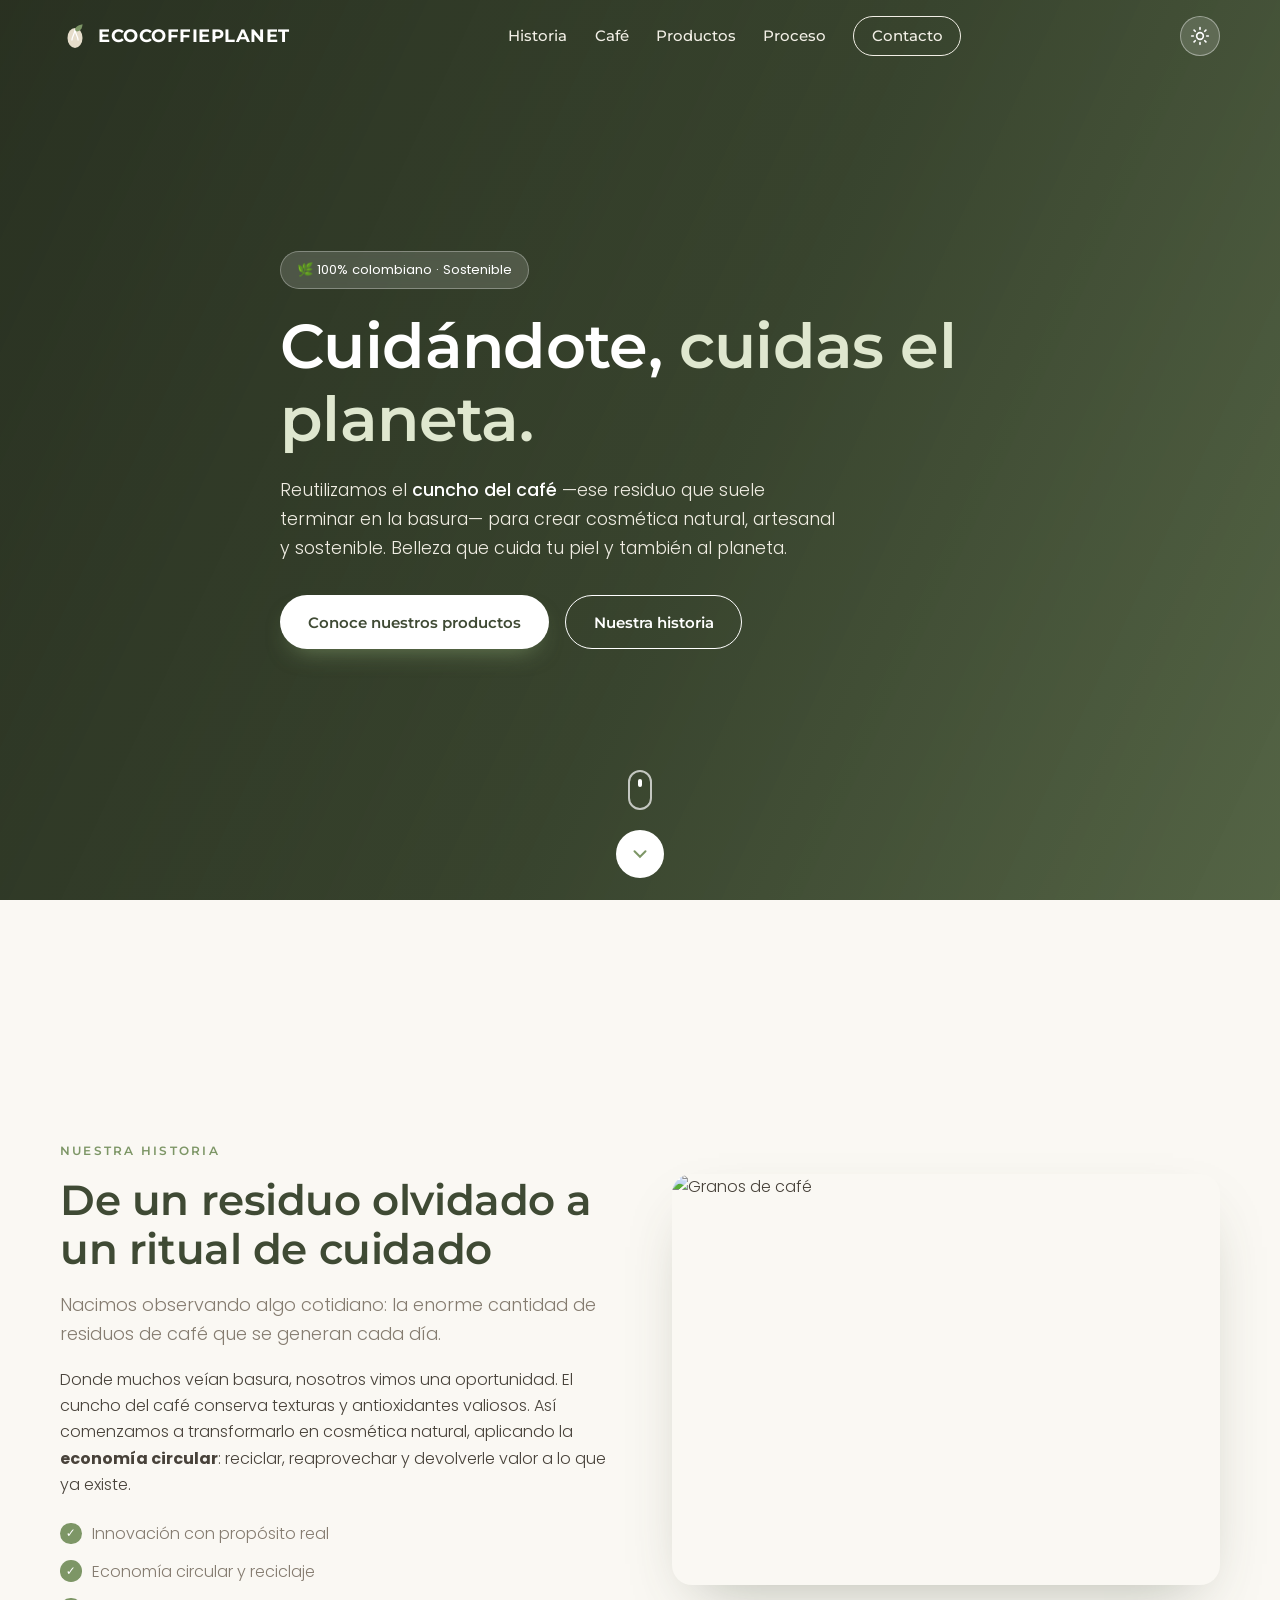
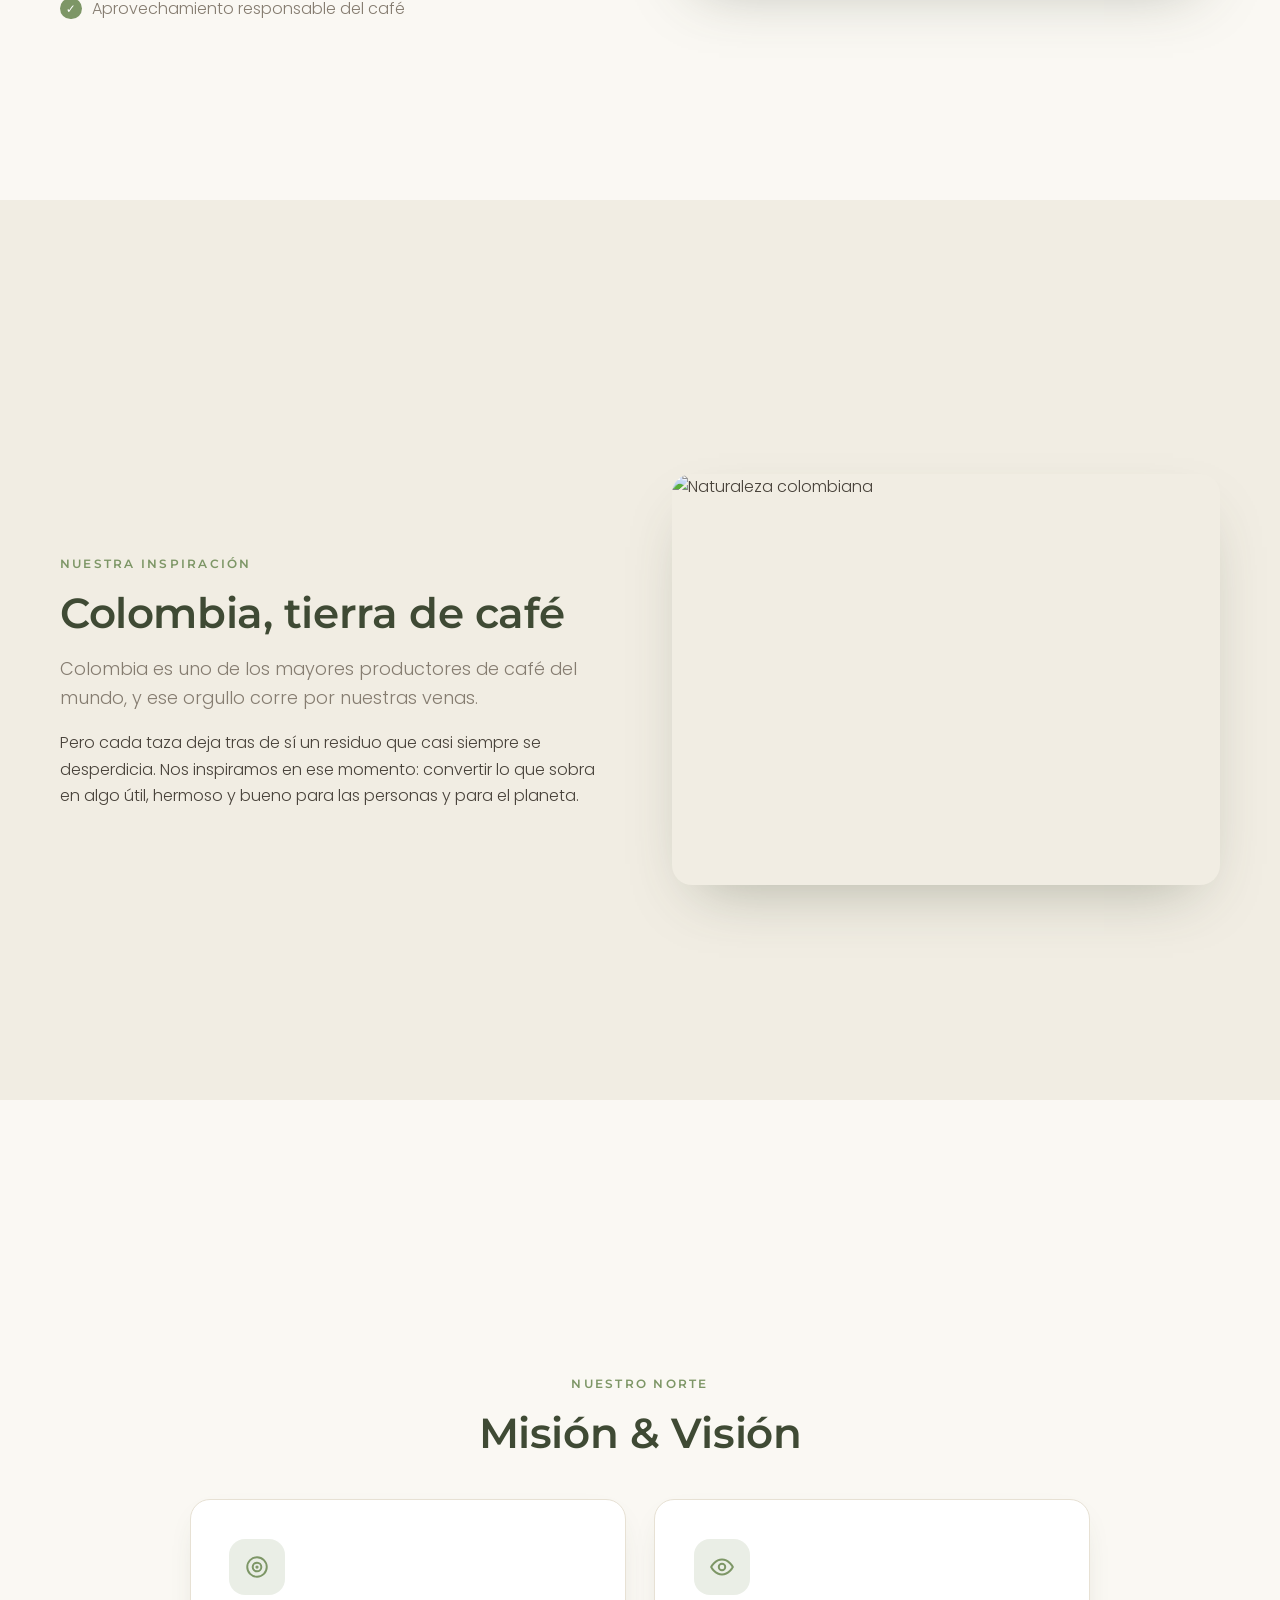
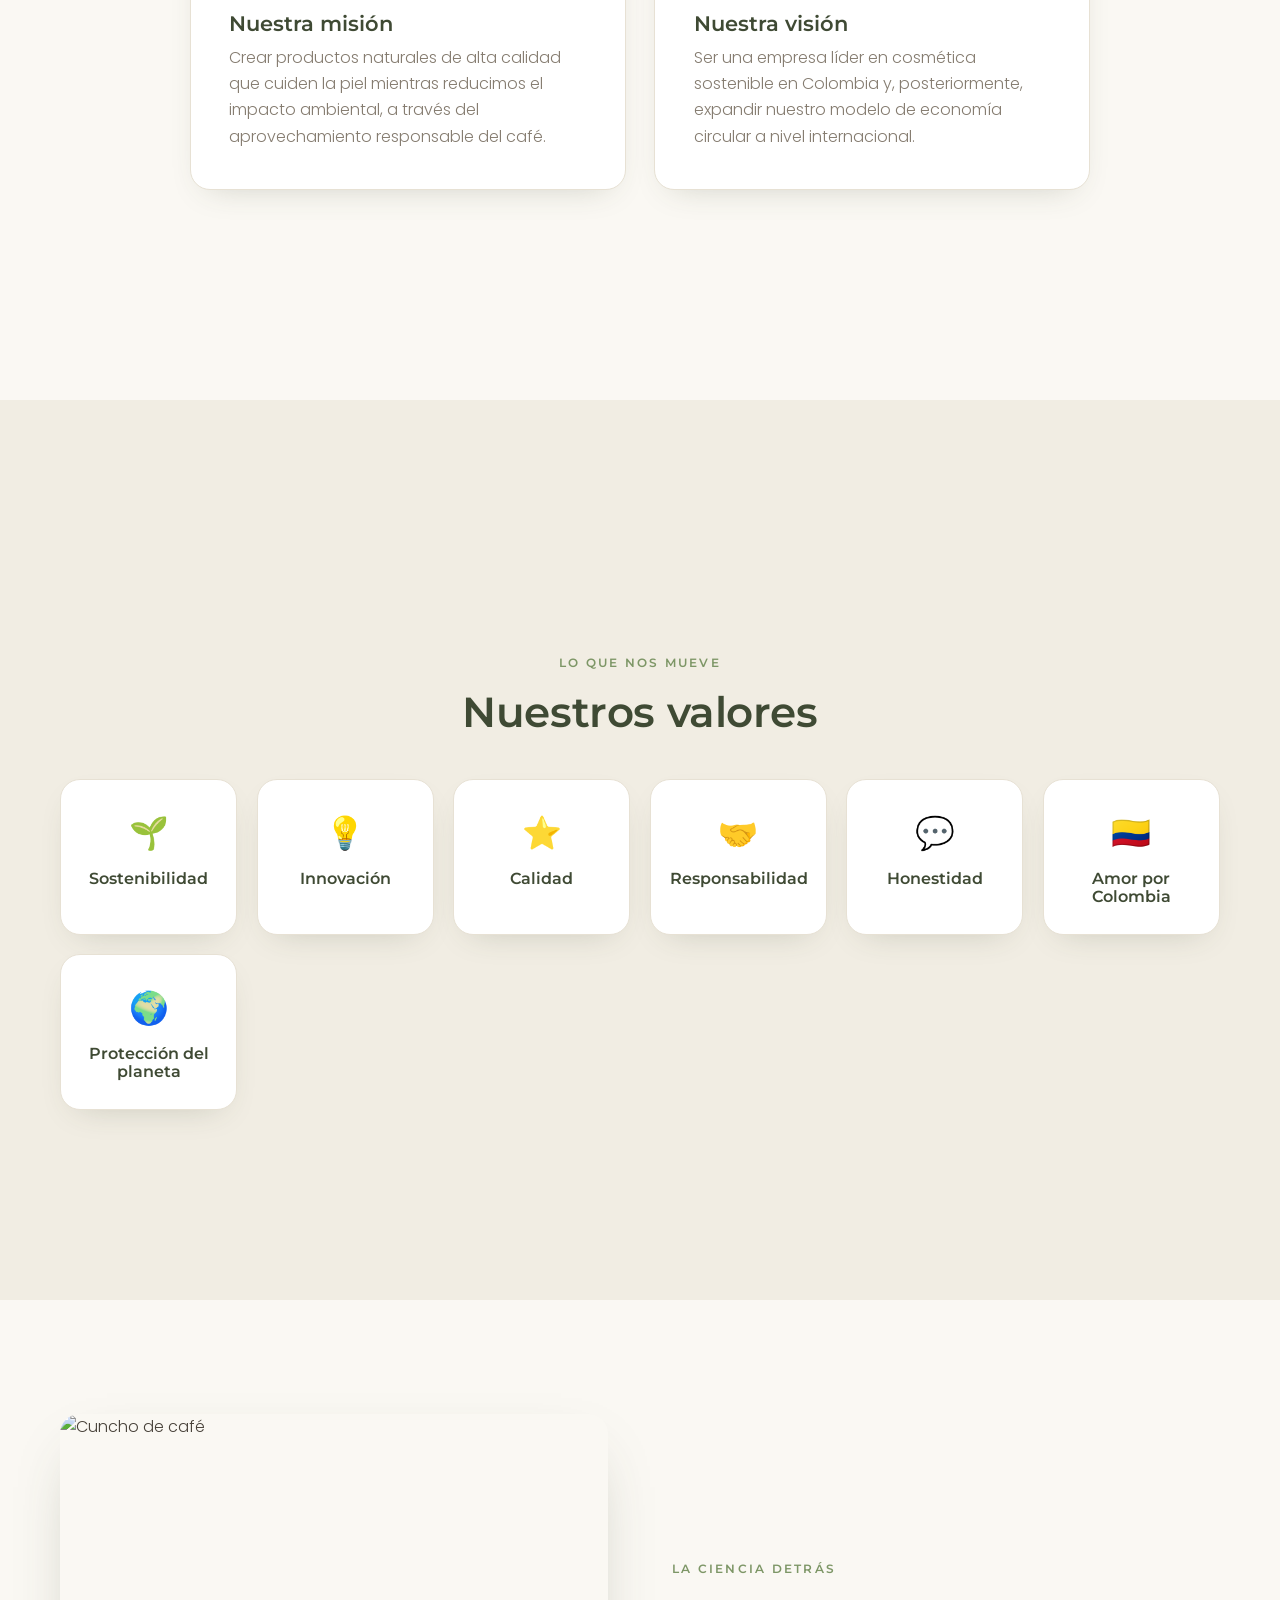
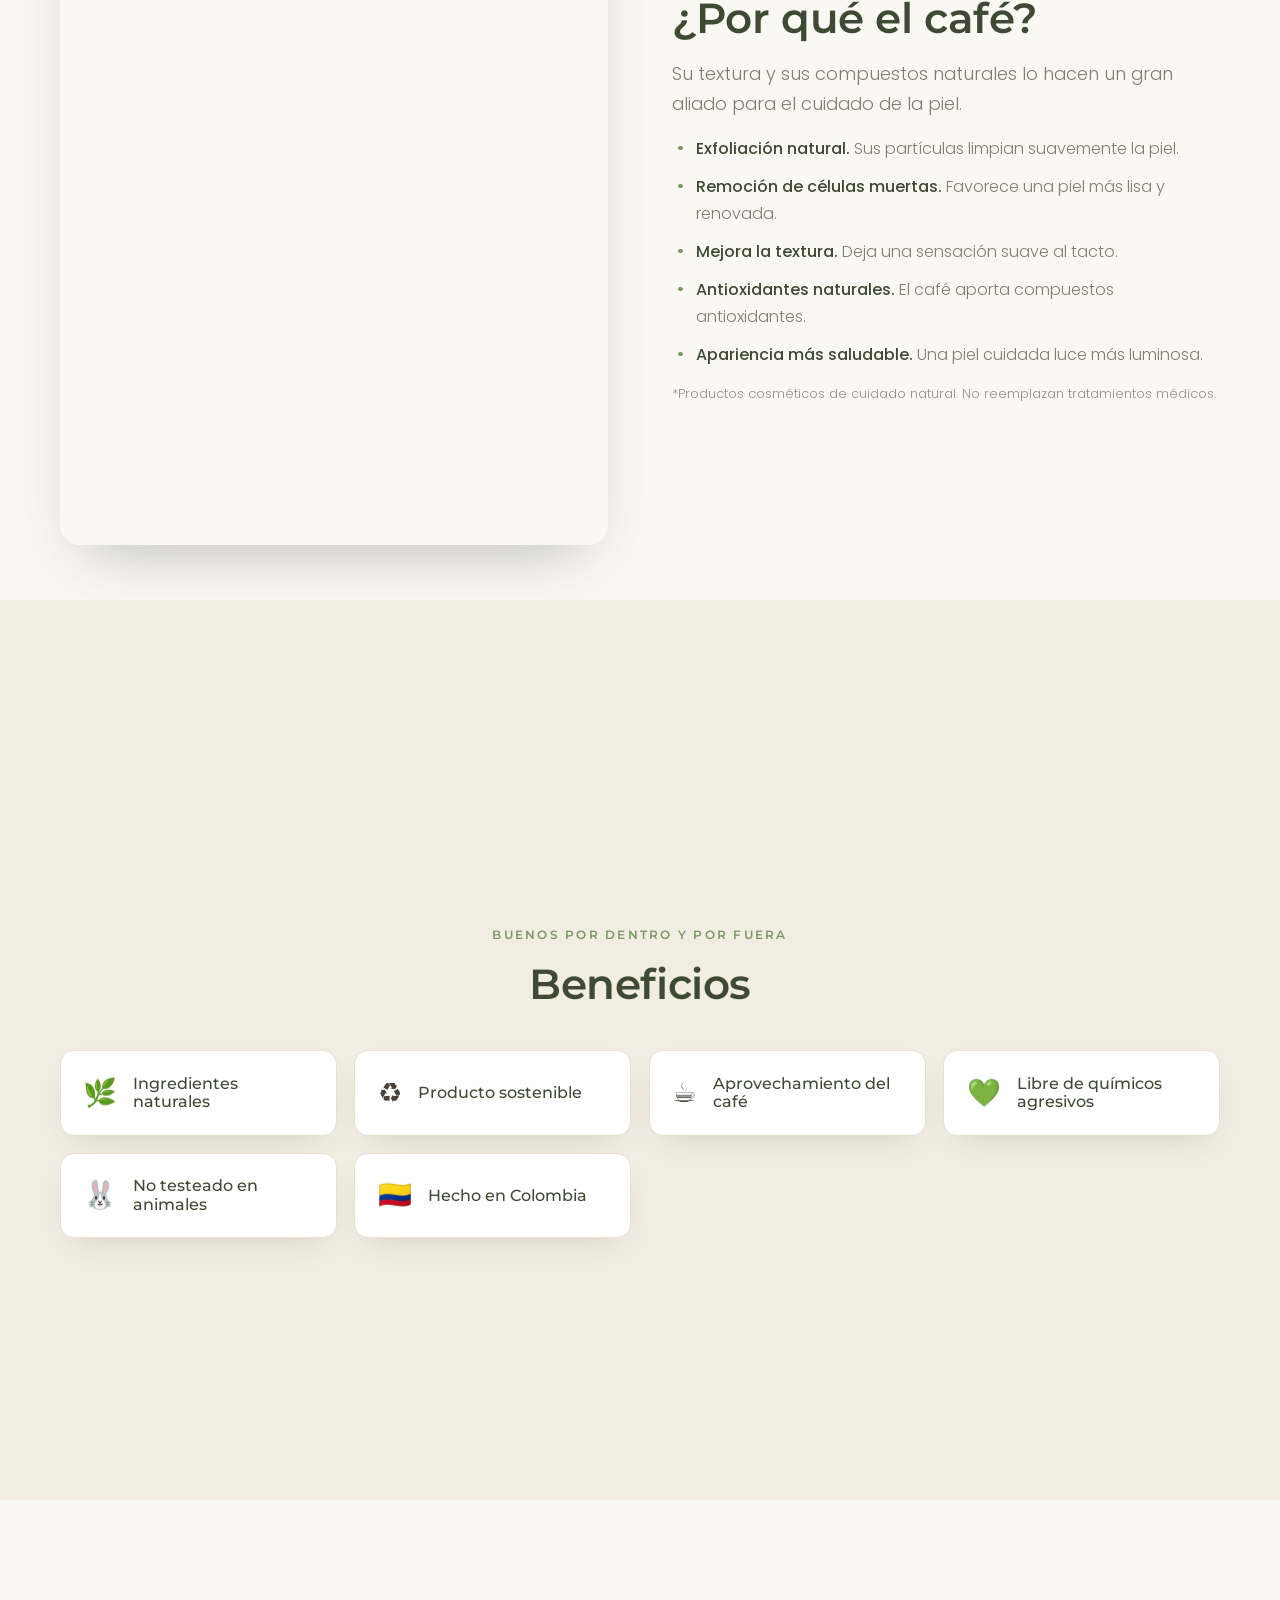
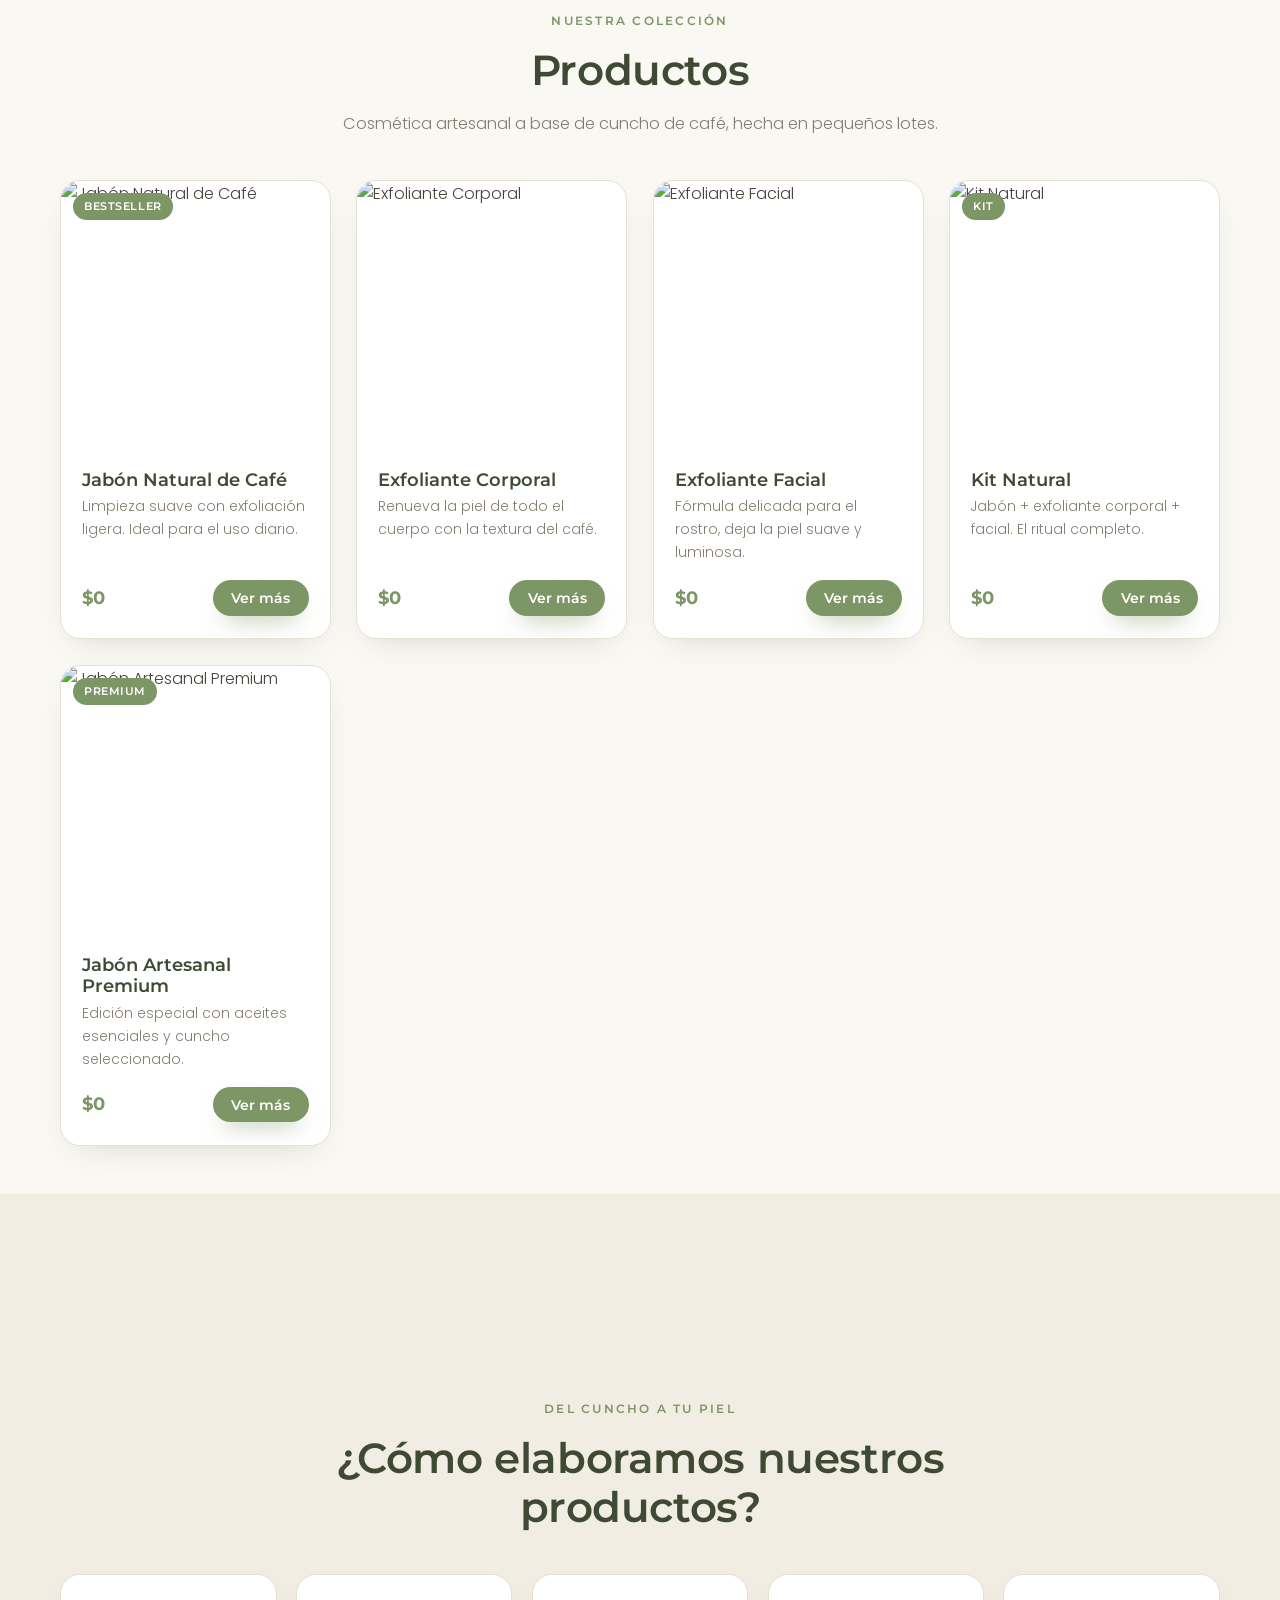
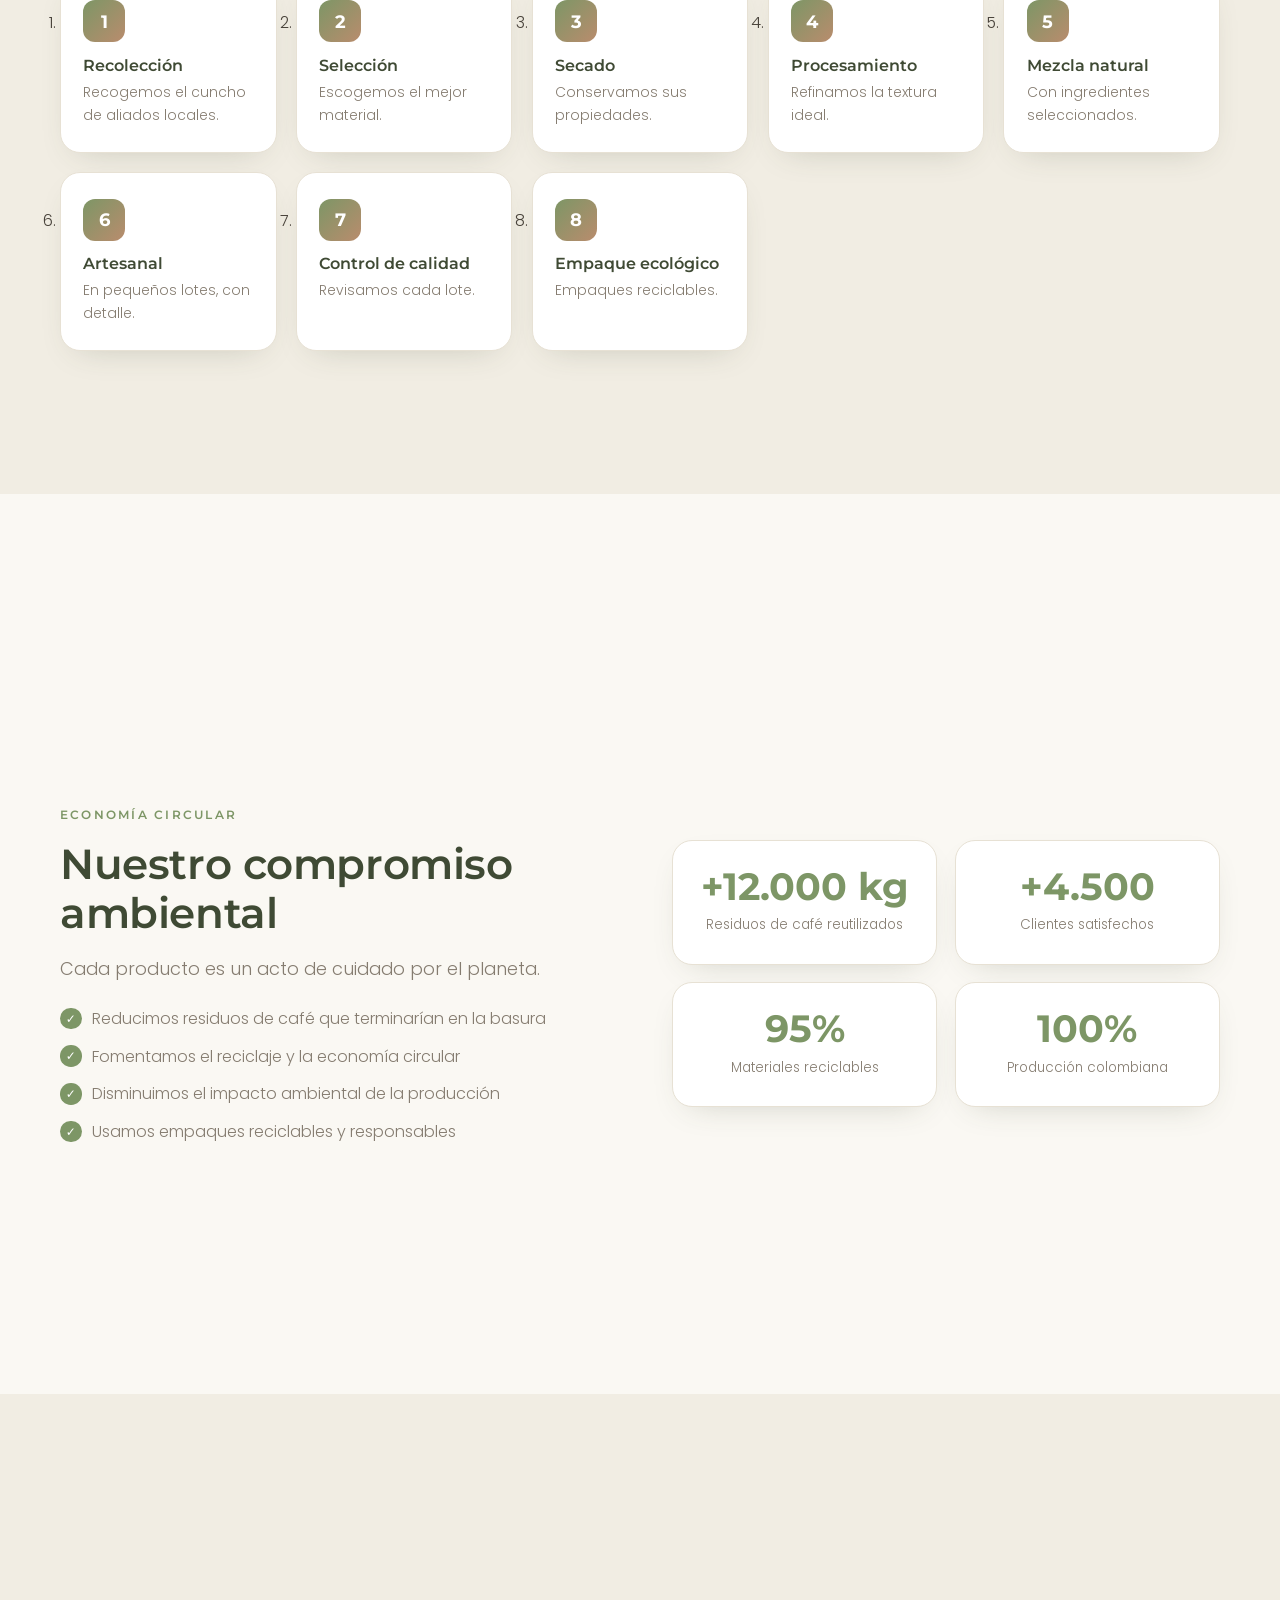
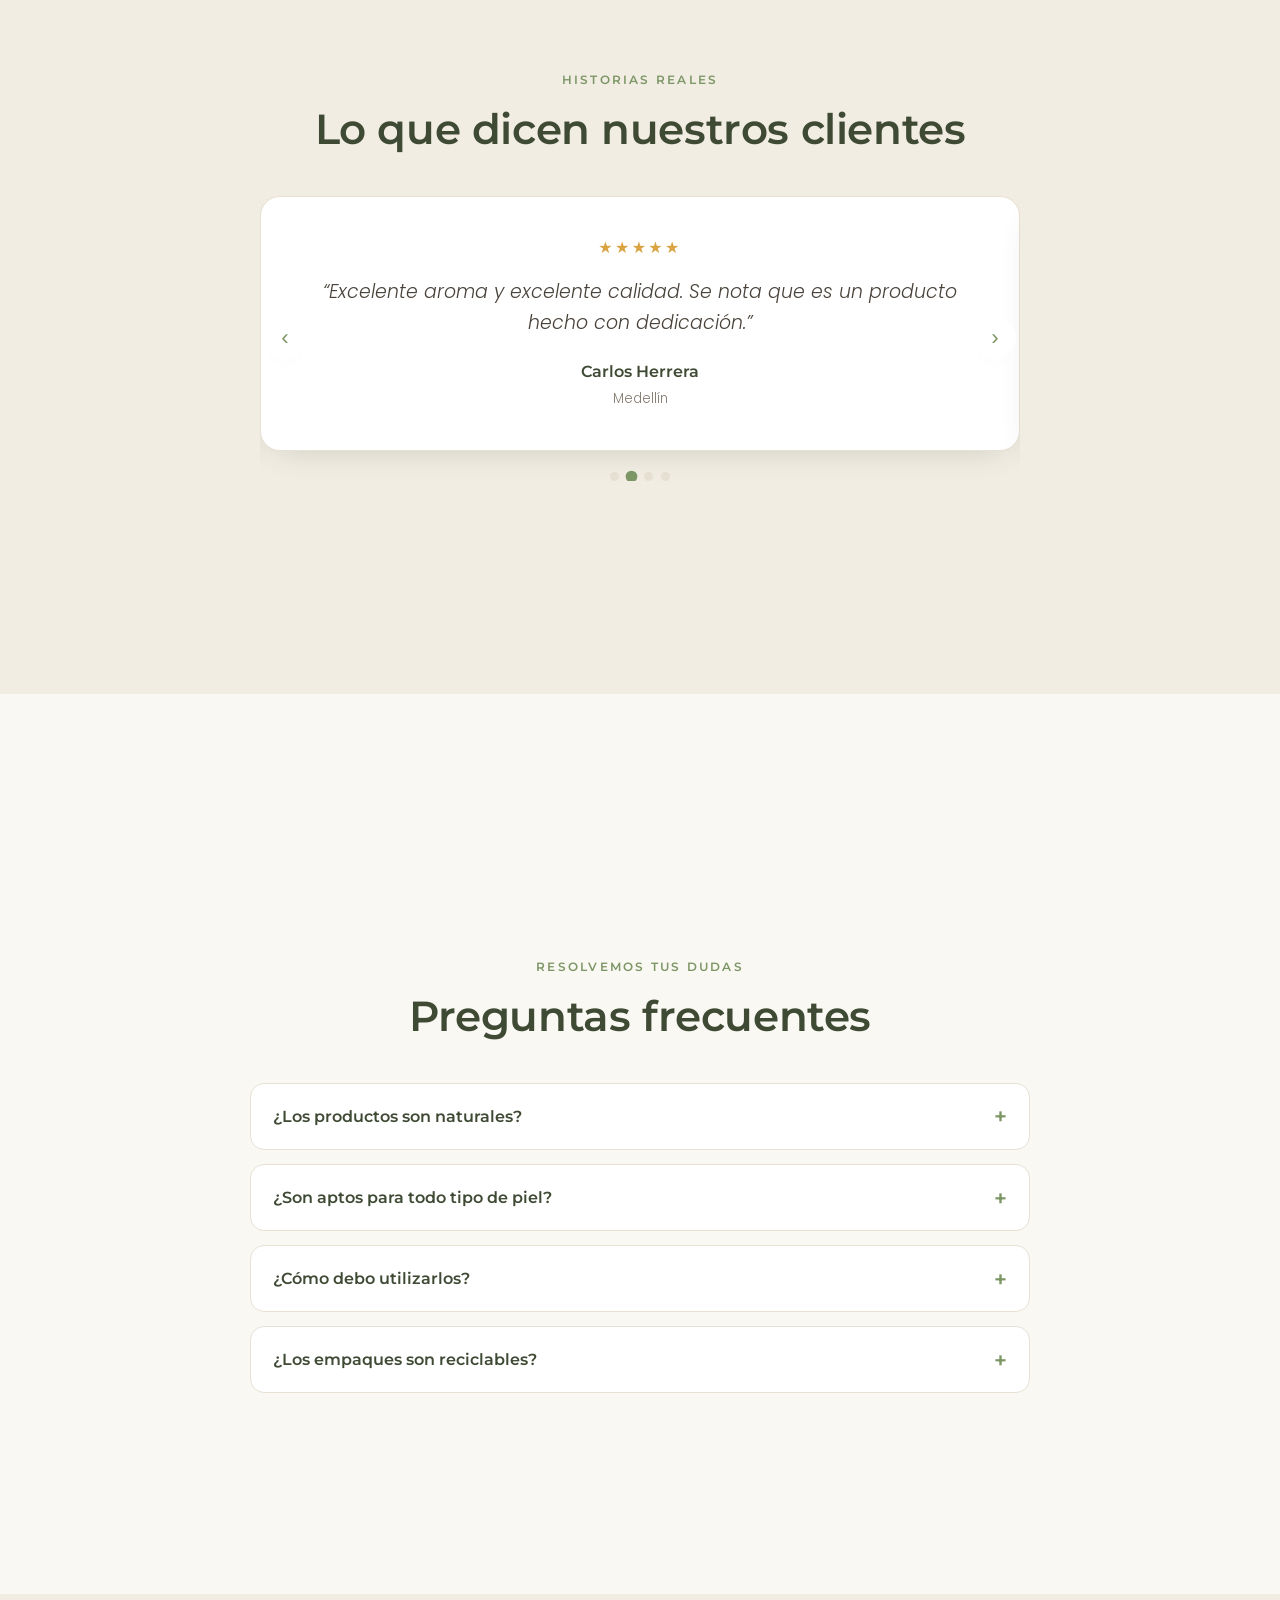
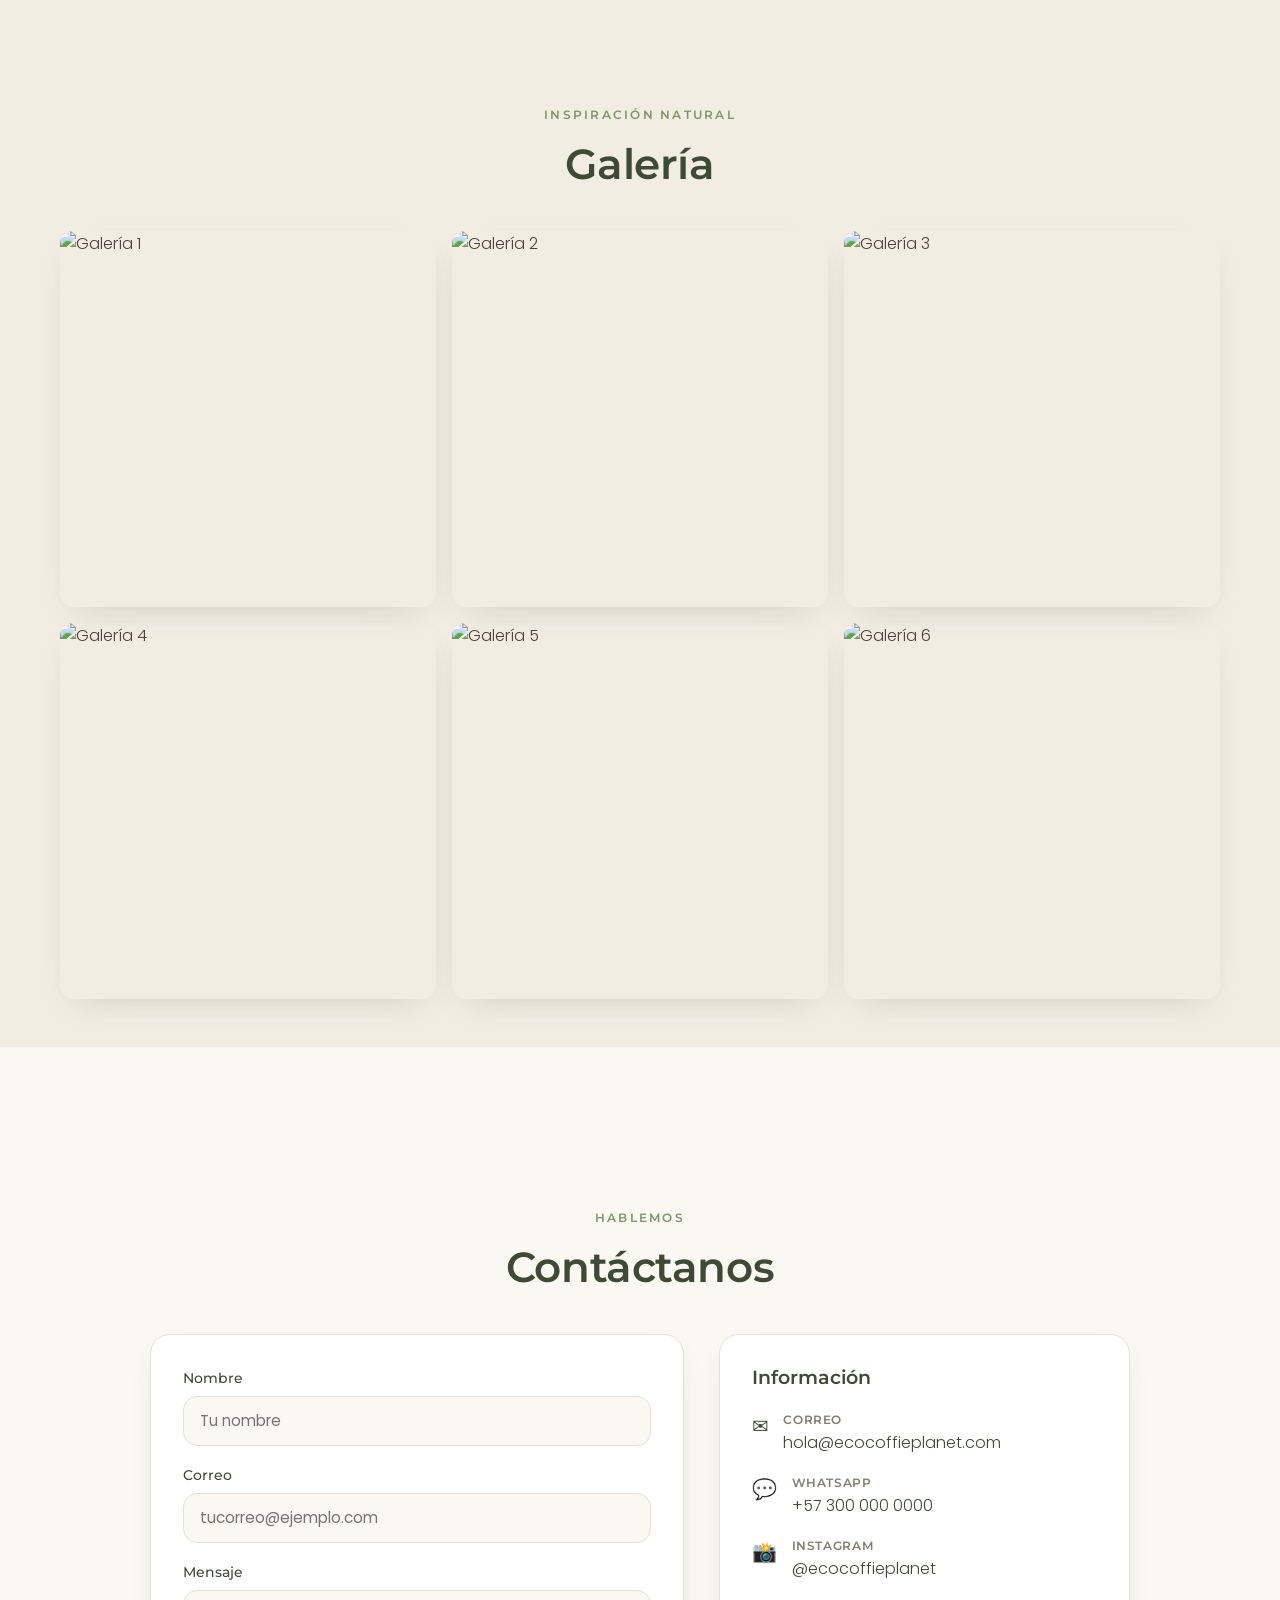
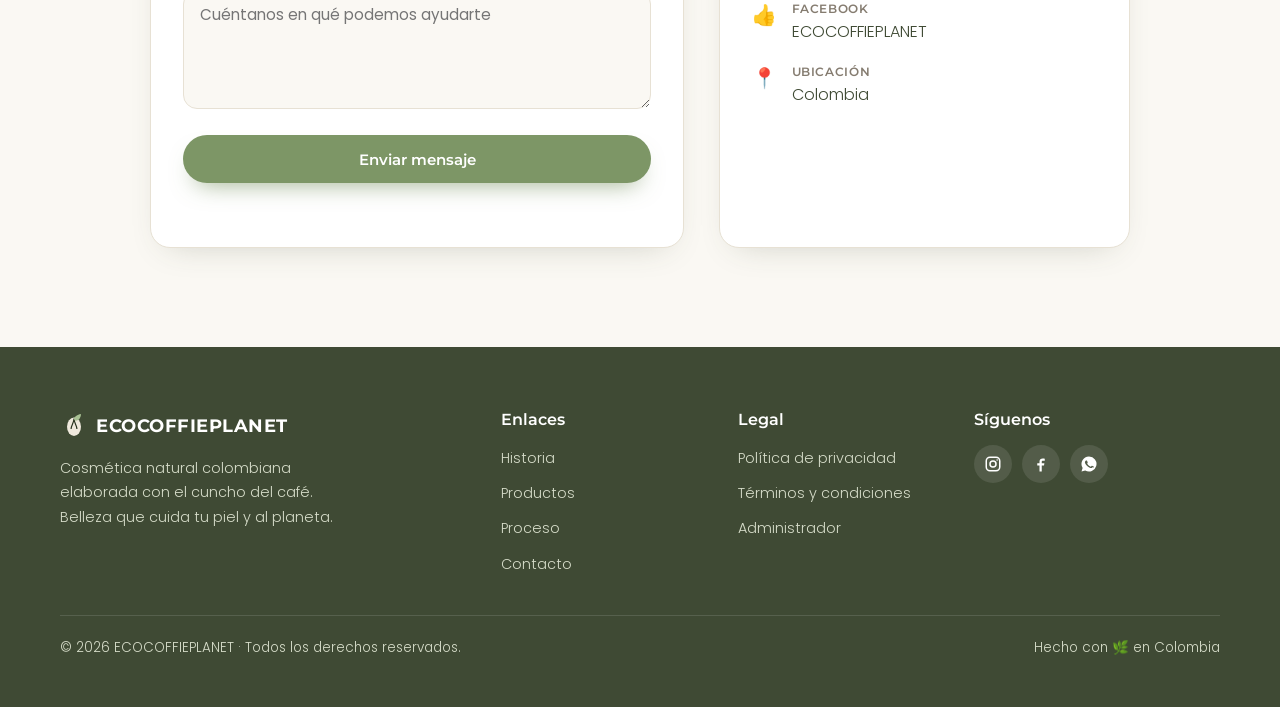
==== commit 567a221f: "Agregar reacciones de productos y panel de administrador (Supabase)" ====
--- a/index.html
+++ b/index.html
@@ -424,6 +424,7 @@
             <ul>
               <li><a href="#">Política de privacidad</a></li>
               <li><a href="#">Términos y condiciones</a></li>
+              <li><a href="admin.html">Administrador</a></li>
             </ul>
           </div>
           <div class="footer__col">
@@ -452,7 +453,10 @@
   <!-- Botón volver arriba -->
   <button id="to-top" class="to-top" aria-label="Volver al inicio" title="Volver al inicio">↑</button>
 
+  <!-- Librería de Supabase (base de datos y reacciones) -->
+  <script src="https://cdn.jsdelivr.net/npm/@supabase/supabase-js@2"></script>
   <!-- Primero la configuración, luego el script principal -->
+  <script src="supabase-config.js"></script>
   <script src="config.js"></script>
   <script src="script.js"></script>
 </body>
--- a/style.css
+++ b/style.css
@@ -114,8 +114,8 @@
 /* ------------------ 4. NAVEGACIÓN ENTRE DIAPOSITIVAS ------------------ */
 /* Puntos verticales a la derecha */
 .deck-nav {
-  position: fixed; top: 50%; right: 18px; transform: translateY(-50%); z-index: 80;
-  display: flex; flex-direction: column; gap: .85rem; align-items: center;
+  /* Puntos de navegación laterales OCULTOS a pedido: se navega con las pestañas de arriba */
+  display: none;
 }
 .deck-nav__dot {
   width: 11px; height: 11px; border-radius: 50%; border: 2px solid var(--accent);
@@ -432,3 +432,71 @@
   .footer__grid { grid-template-columns: 1fr; }
   .footer__bottom { flex-direction: column; text-align: center; }
 }
+
+/* ============================================================
+   13. REACCIONES (botones 👍 ❤️ 👎 en las tarjetas de producto)
+   ============================================================ */
+.reactions {
+  display: flex; gap: .45rem; margin-top: 1rem; padding-top: .9rem;
+  border-top: 1px solid var(--border);
+}
+.reaction {
+  flex: 1; display: flex; align-items: center; justify-content: center; gap: .35rem;
+  padding: .45rem .3rem; border: 1.5px solid var(--border); border-radius: 100px;
+  background: var(--bg); cursor: pointer; color: var(--text-soft);
+  font-family: var(--font-head); font-size: .85rem;
+  transition: transform .2s var(--ease), border-color .2s, background .2s, color .2s;
+}
+.reaction span { font-size: 1.05rem; line-height: 1; }
+.reaction .rc { font-weight: 700; font-size: .82rem; }
+.reaction:hover { border-color: var(--accent); transform: translateY(-2px); }
+.reaction.active { background: color-mix(in srgb, var(--accent) 16%, transparent); border-color: var(--accent); color: var(--heading); }
+.reaction.pop { animation: pop .35s var(--ease); }
+@keyframes pop { 40% { transform: scale(1.28); } }
+
+/* ============================================================
+   14. PANEL DE ADMINISTRADOR (admin.html)
+   ============================================================ */
+.admin { background: var(--bg-tint); min-height: 100vh; }
+.admin-wrap { width: min(100% - 2rem, 1040px); margin: 2rem auto; }
+.admin-card { background: var(--surface); border: 1px solid var(--border); border-radius: var(--radius); box-shadow: var(--shadow); padding: 2rem; }
+
+/* Pantalla de login */
+.admin-login { min-height: 100vh; display: grid; place-items: center; padding: 1.5rem; }
+.admin-login .admin-card { width: min(100% - 2rem, 420px); }
+.admin-login h1 { font-size: 1.5rem; margin-bottom: .3rem; text-align: center; }
+.admin-login p.sub { text-align: center; color: var(--text-soft); margin-bottom: 1.6rem; font-size: .92rem; }
+.admin-login .logo { justify-content: center; margin-bottom: 1.2rem; }
+
+/* Cabecera del panel */
+.admin-top { display: flex; align-items: center; justify-content: space-between; gap: 1rem; margin-bottom: 1.5rem; flex-wrap: wrap; }
+.admin-top h1 { font-size: 1.4rem; }
+.admin-top .who { font-size: .85rem; color: var(--text-soft); }
+
+/* Formulario de producto */
+.admin-grid { display: grid; grid-template-columns: 1fr 1fr; gap: 1rem; }
+.admin-grid .full { grid-column: 1 / -1; }
+.msg { margin-top: .8rem; font-size: .9rem; min-height: 1.1rem; font-weight: 500; }
+.msg.ok { color: var(--accent); }
+.msg.err { color: #d9534f; }
+
+/* Tabla de productos */
+.admin-tools { display: flex; align-items: center; justify-content: space-between; gap: 1rem; margin-bottom: 1rem; flex-wrap: wrap; }
+.admin-table-wrap { overflow-x: auto; }
+.admin-table { width: 100%; border-collapse: collapse; min-width: 640px; }
+.admin-table th, .admin-table td { padding: .7rem .6rem; border-bottom: 1px solid var(--border); text-align: left; font-size: .9rem; vertical-align: middle; }
+.admin-table th { font-family: var(--font-head); color: var(--heading); font-weight: 600; }
+.admin-thumb { width: 46px; height: 46px; border-radius: 10px; object-fit: cover; }
+.rcount { display: inline-flex; gap: .25rem; align-items: center; margin-right: .6rem; font-size: .85rem; color: var(--text-soft); white-space: nowrap; }
+.rcount b { color: var(--heading); }
+.admin-row-actions { display: flex; gap: .4rem; }
+.btn-icon { border: 1.5px solid var(--border); background: var(--bg); border-radius: 8px; padding: .35rem .6rem; cursor: pointer; font-size: .82rem; color: var(--heading); transition: background .2s, border-color .2s; }
+.btn-icon:hover { border-color: var(--accent); }
+.btn-icon.danger:hover { border-color: #d9534f; color: #d9534f; }
+
+.field-file { font-size: .85rem; }
+.admin-back { display: inline-block; margin-top: 1.2rem; font-size: .9rem; color: var(--accent); }
+
+@media (max-width: 640px) {
+  .admin-grid { grid-template-columns: 1fr; }
+}
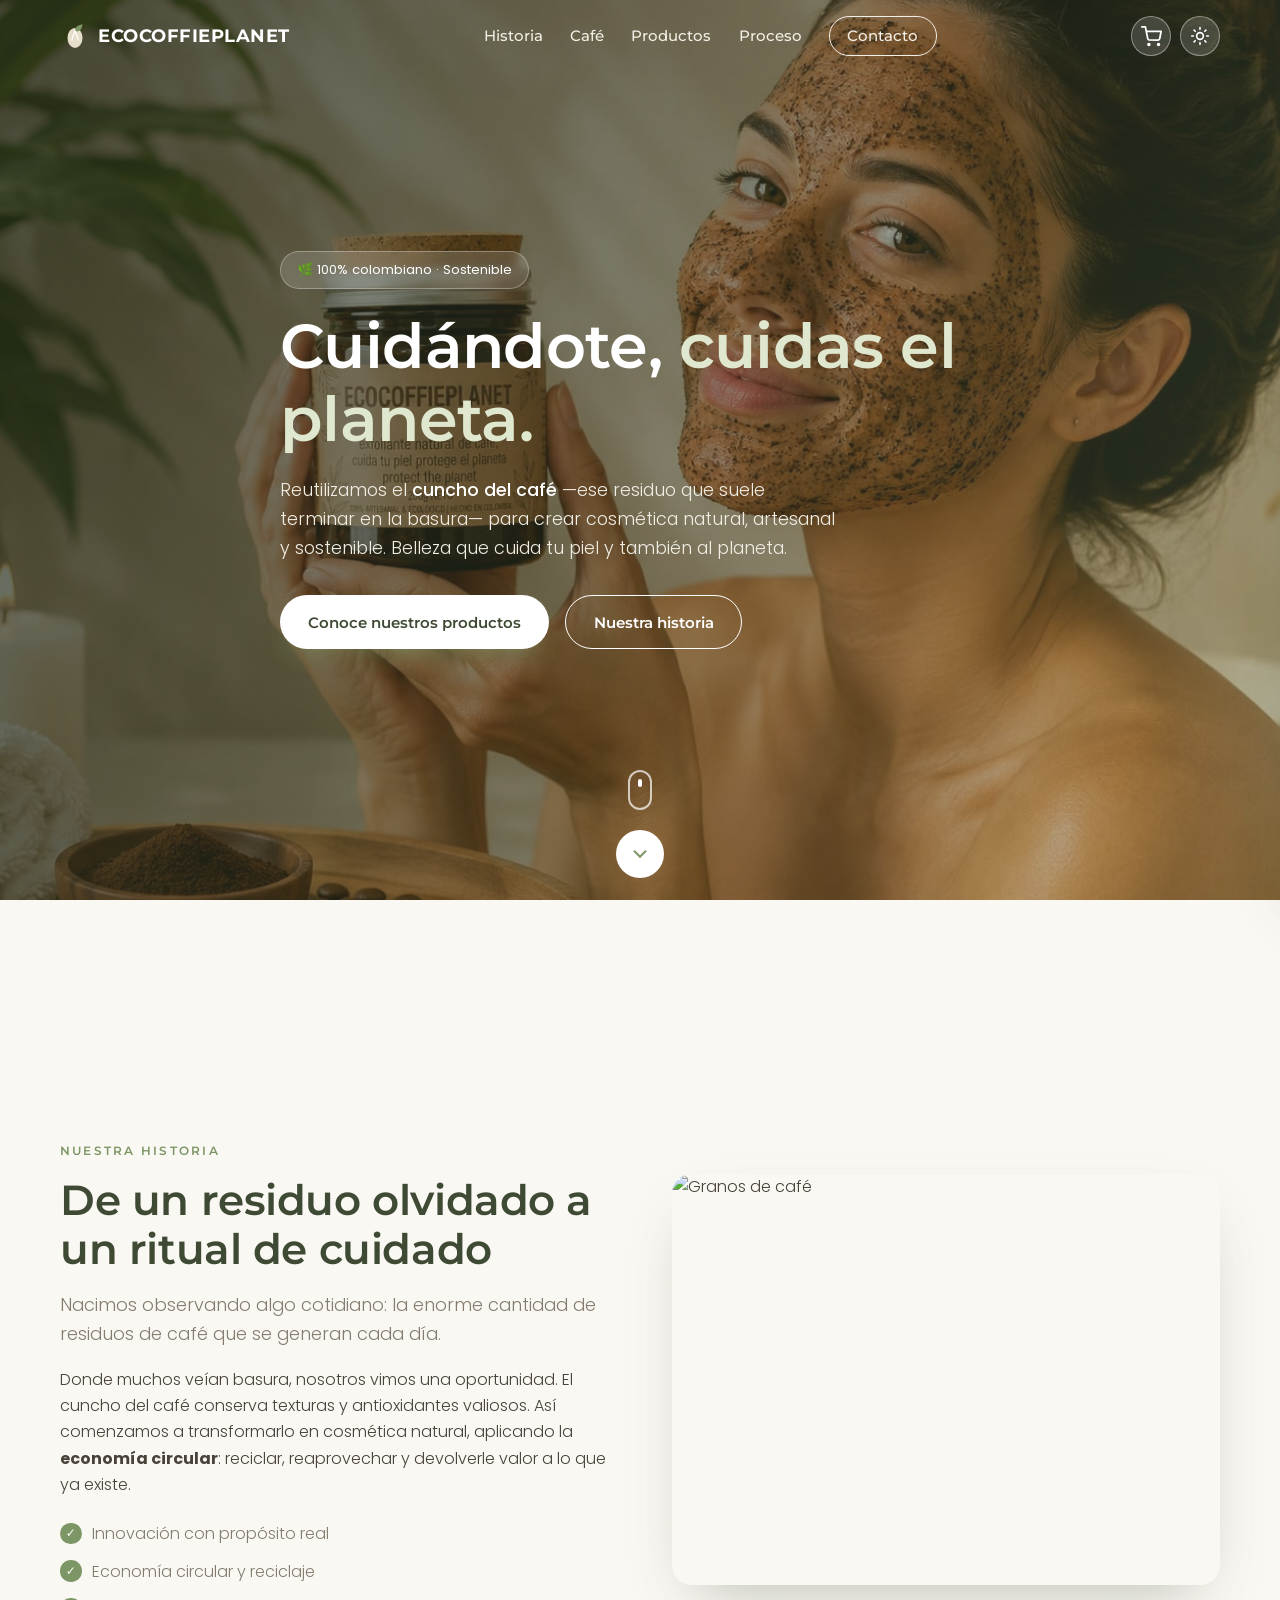
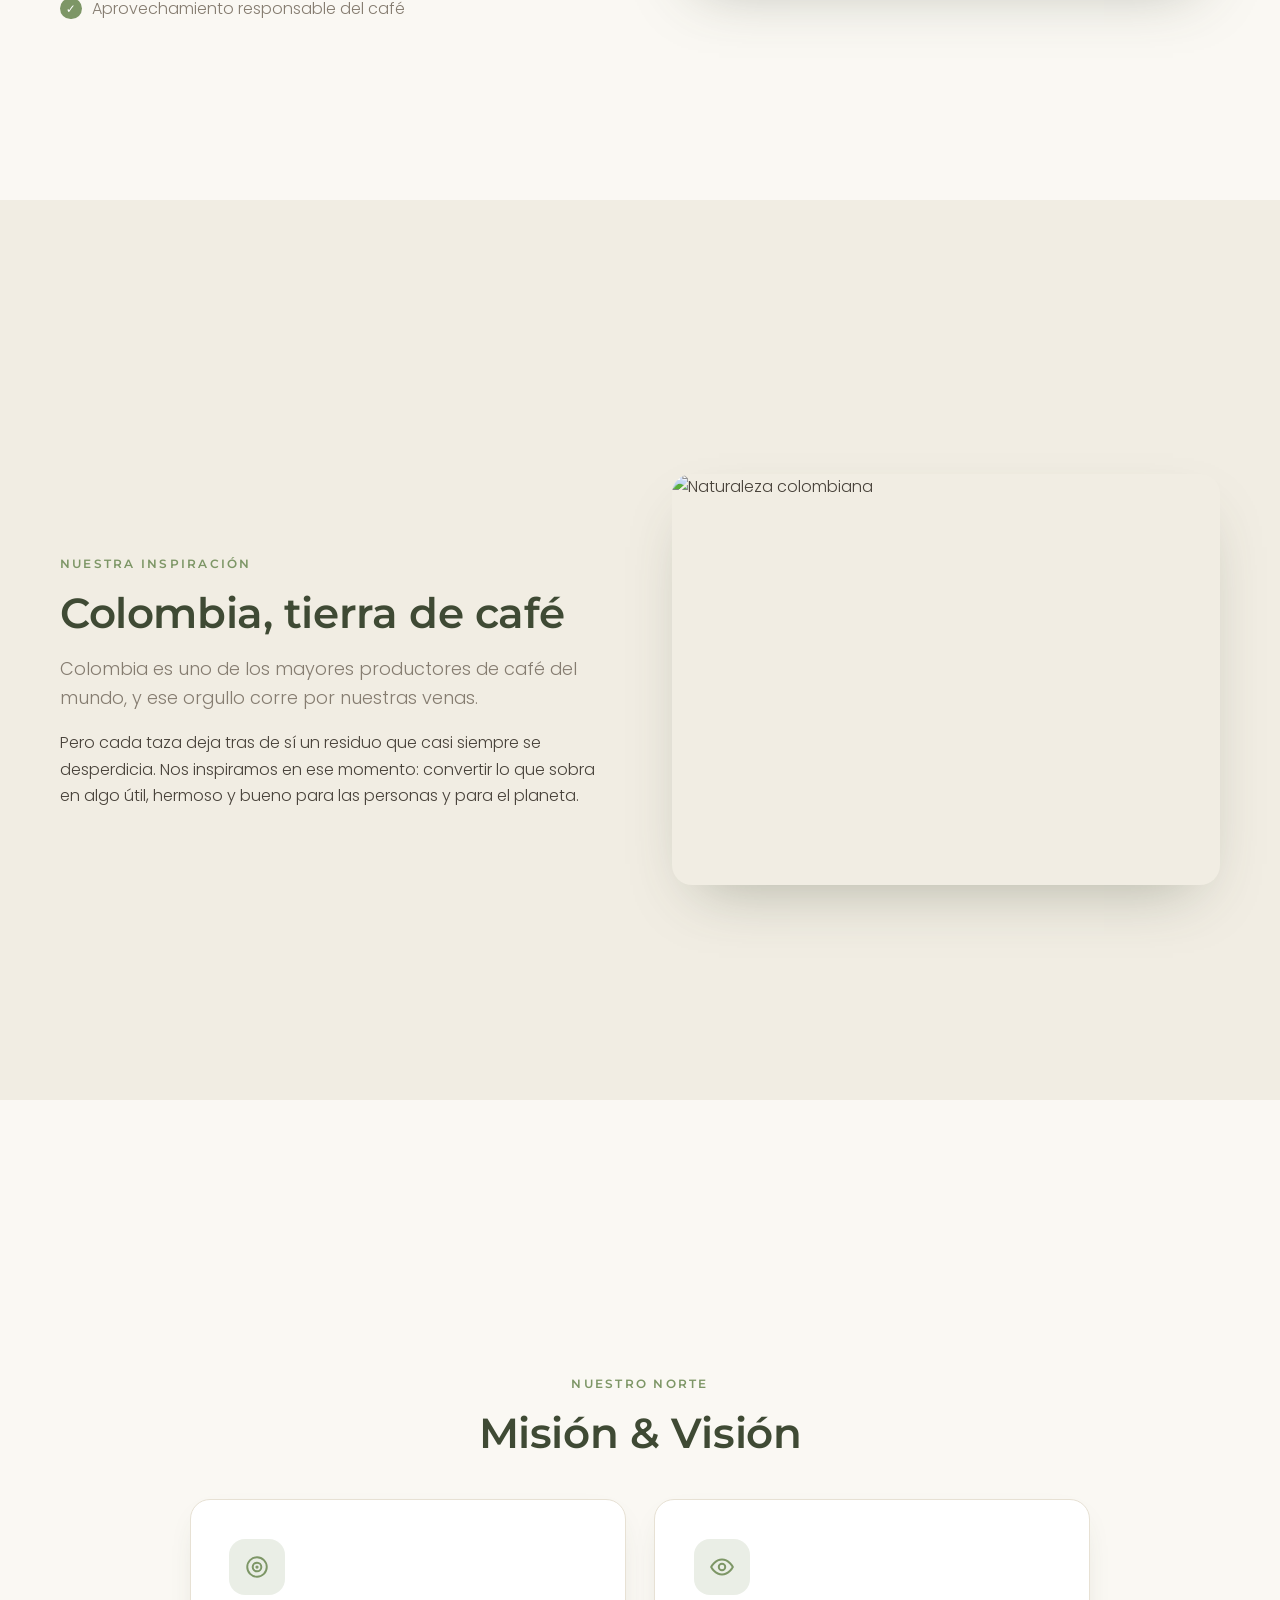
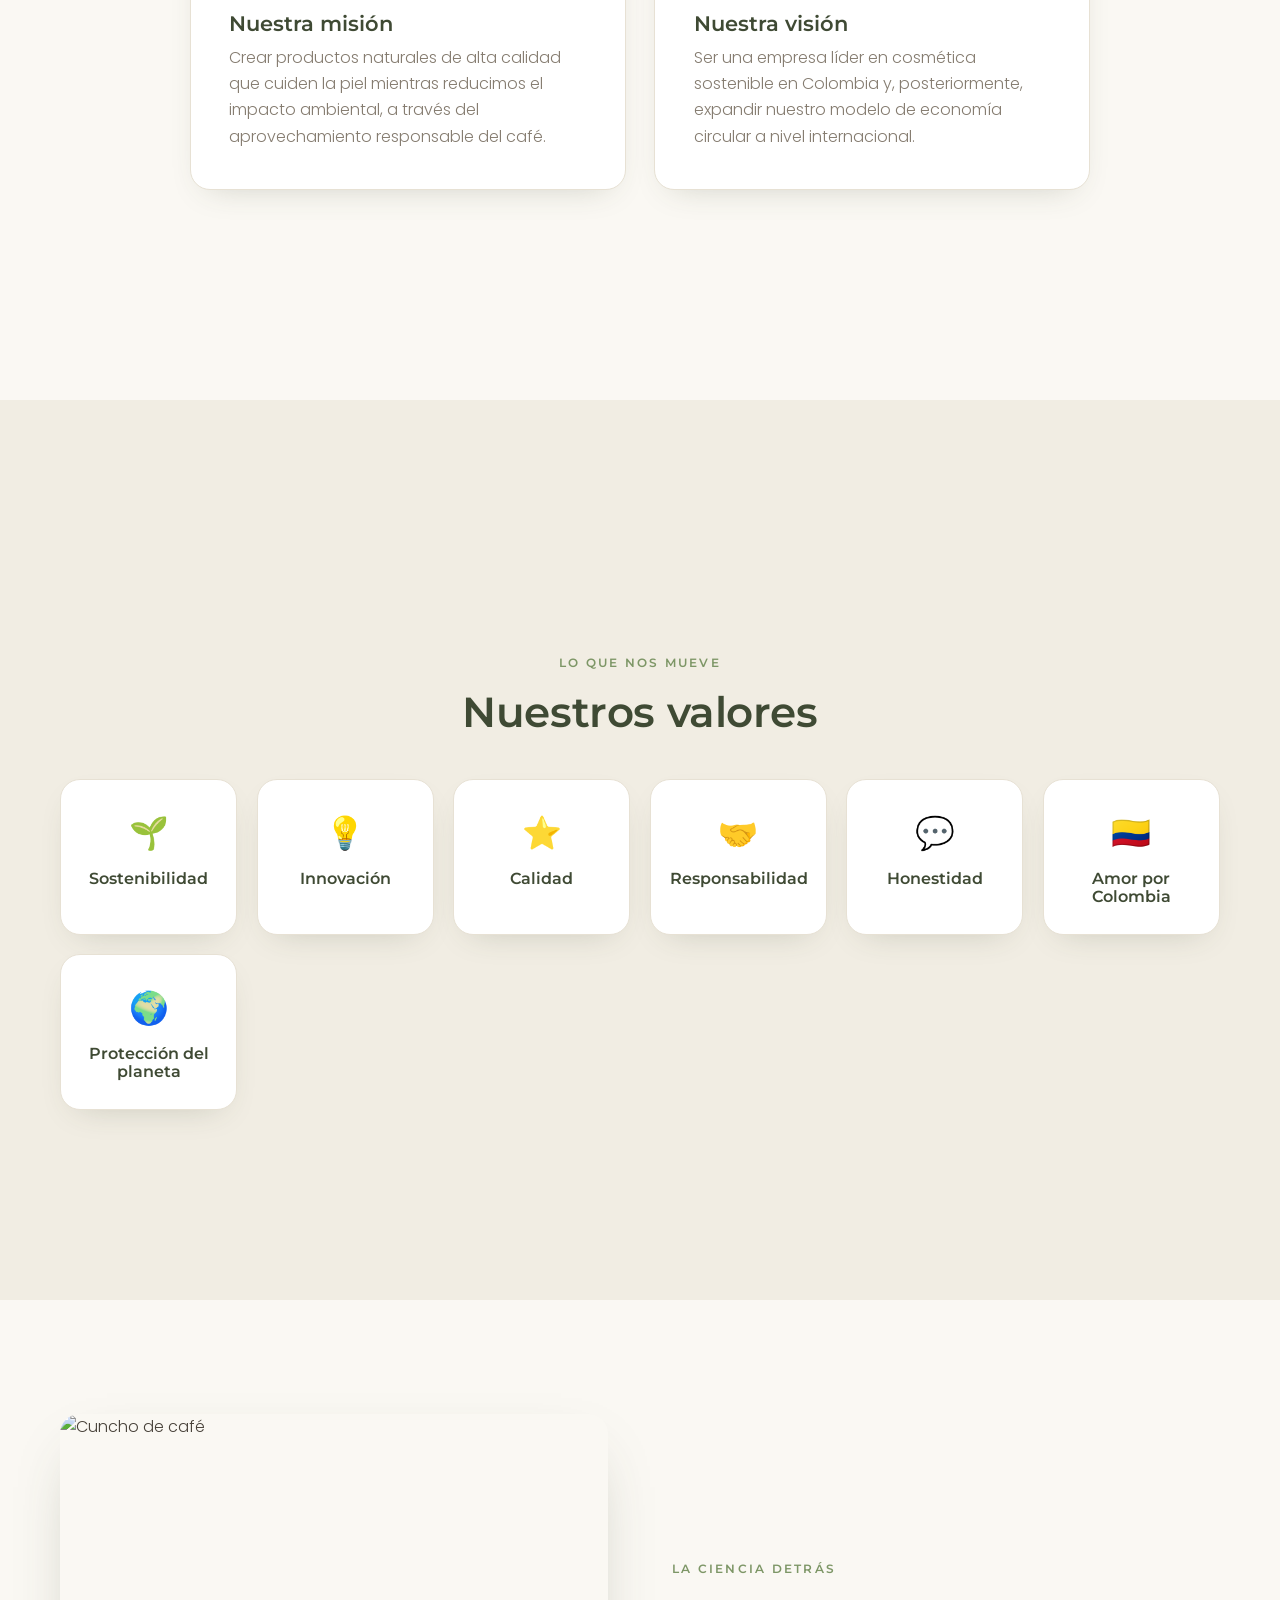
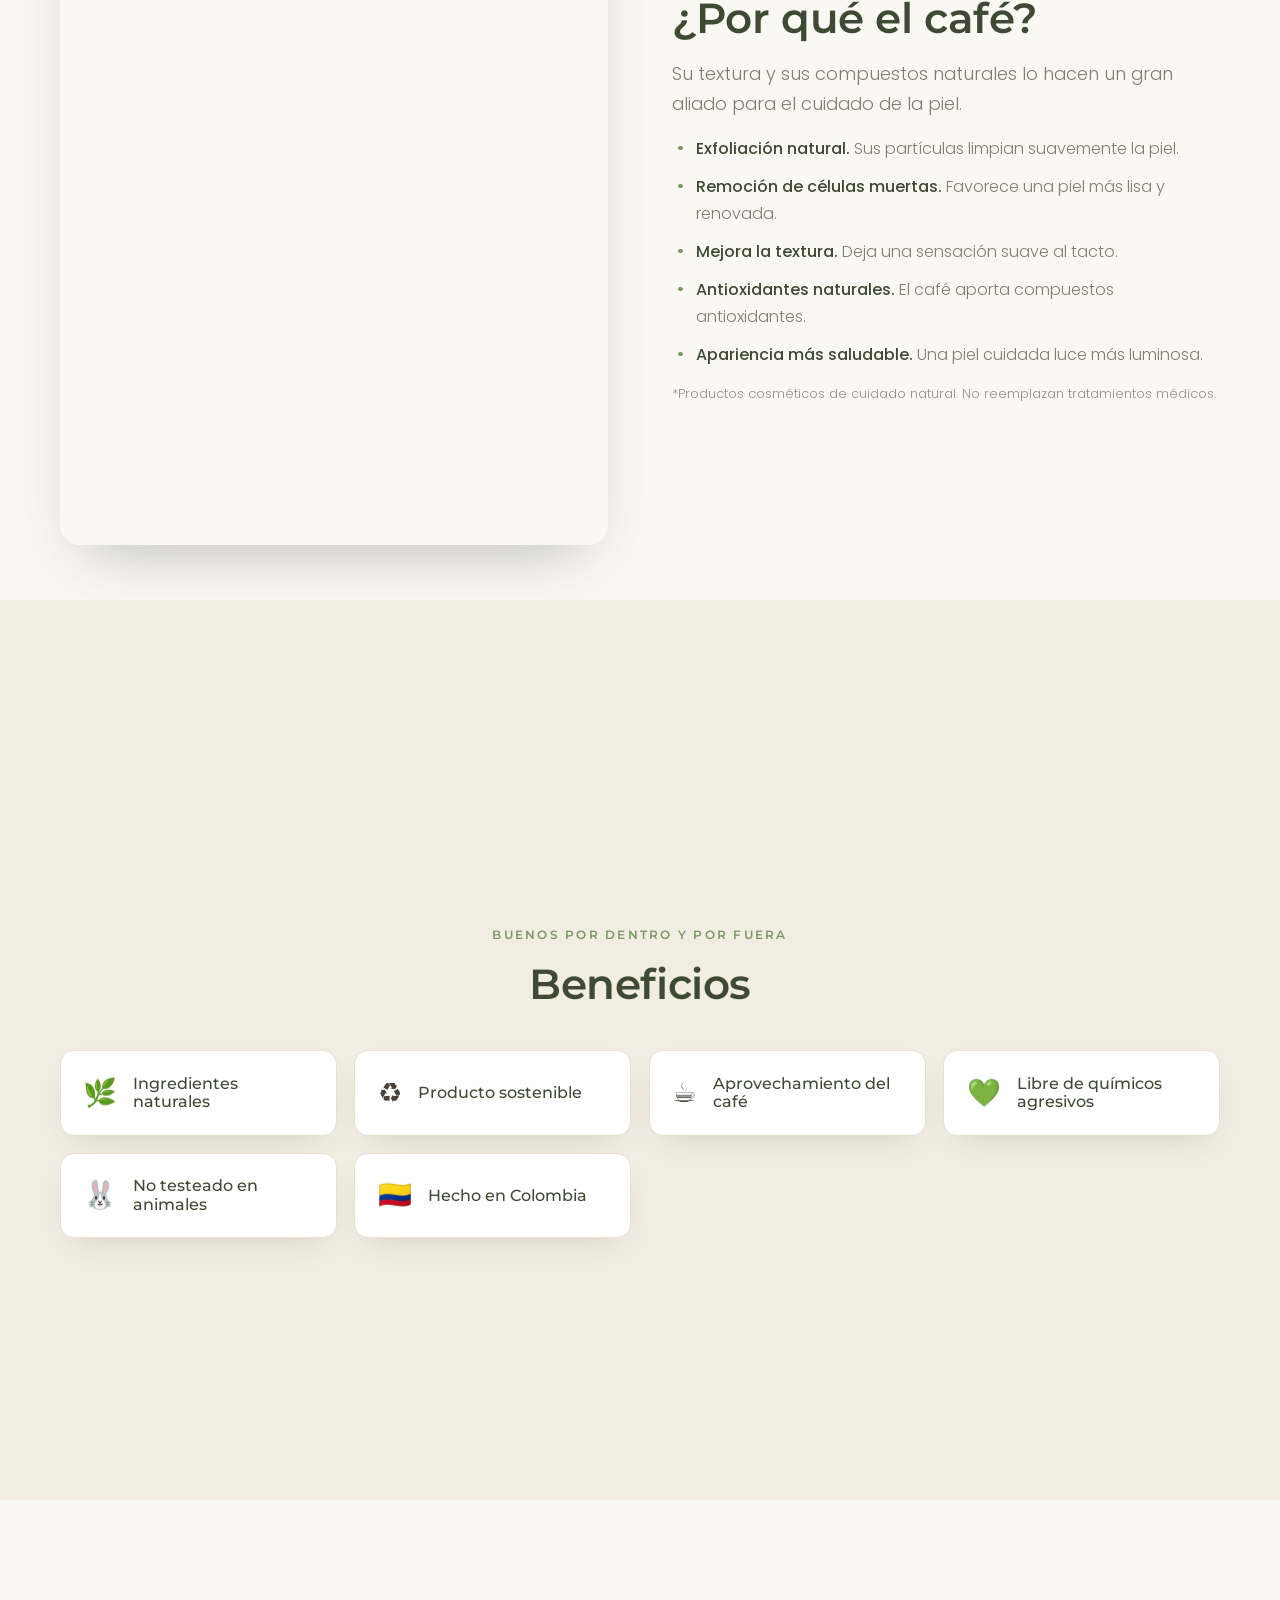
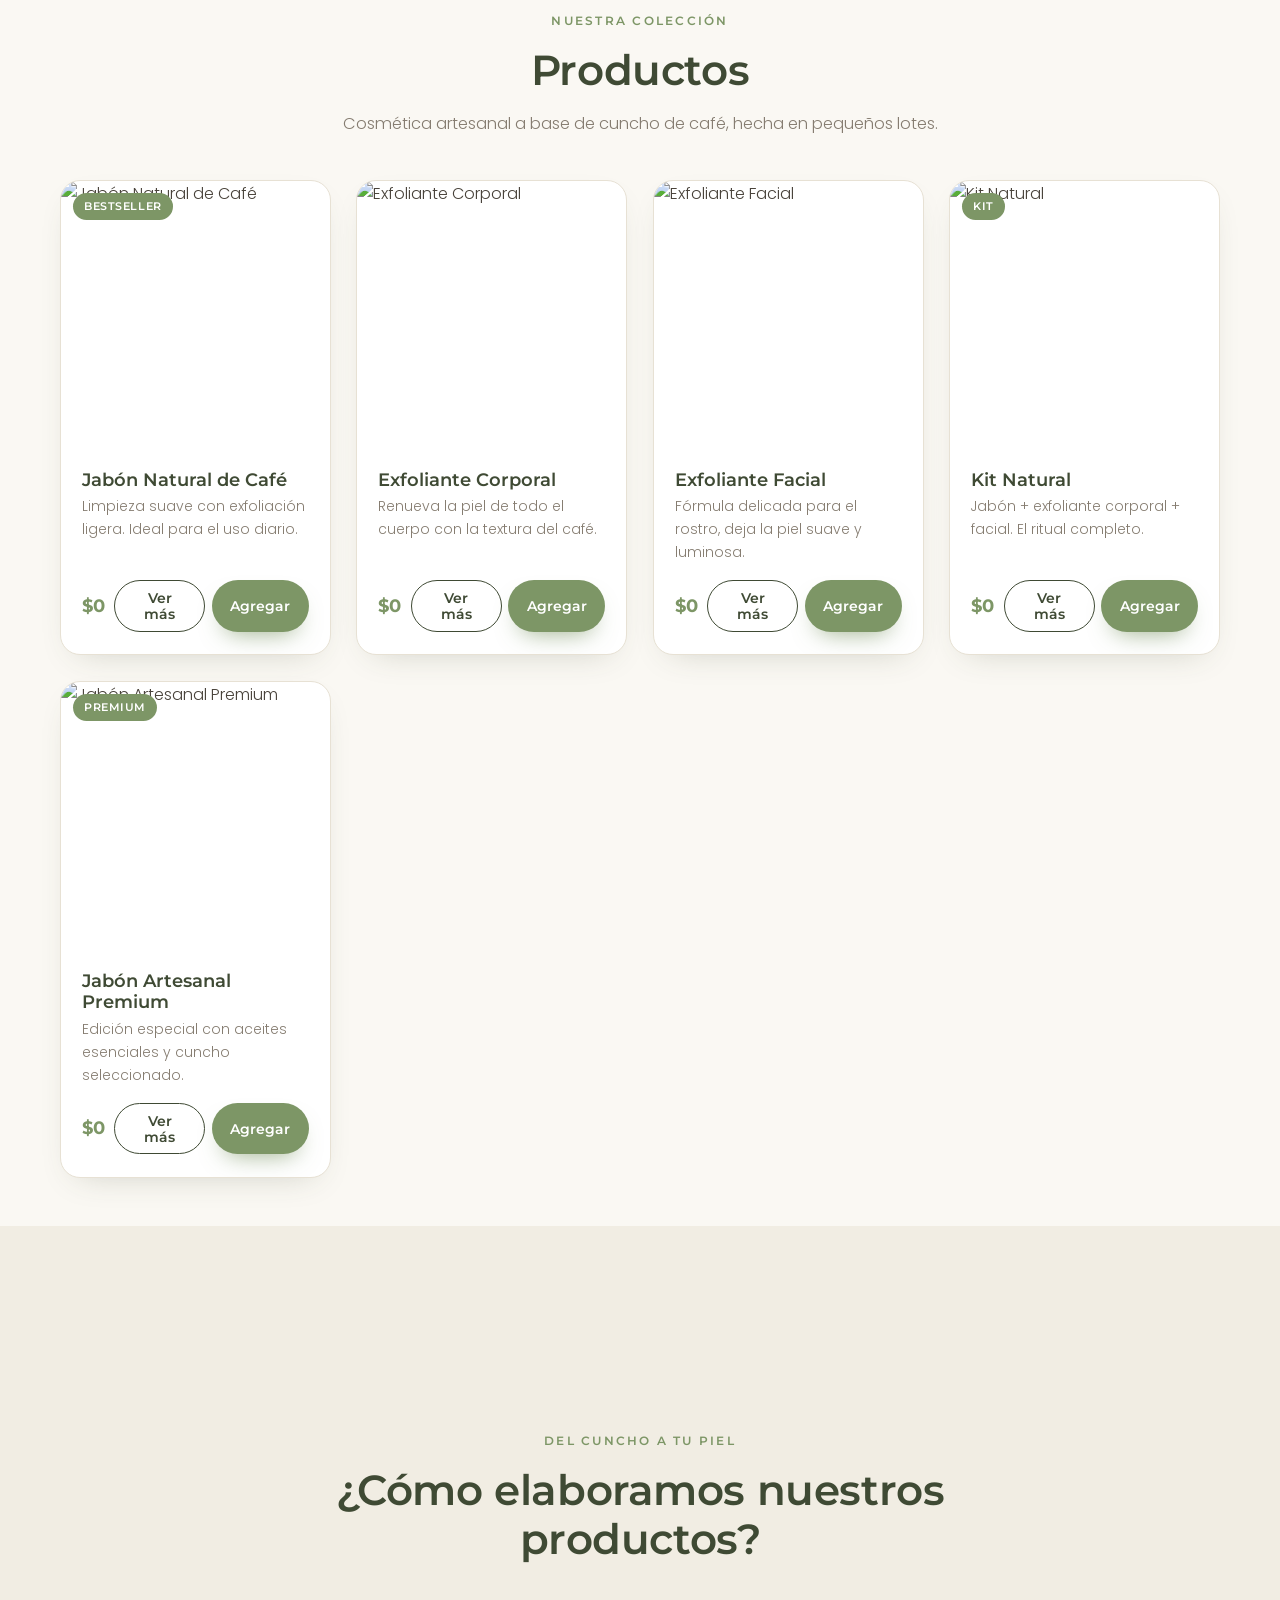
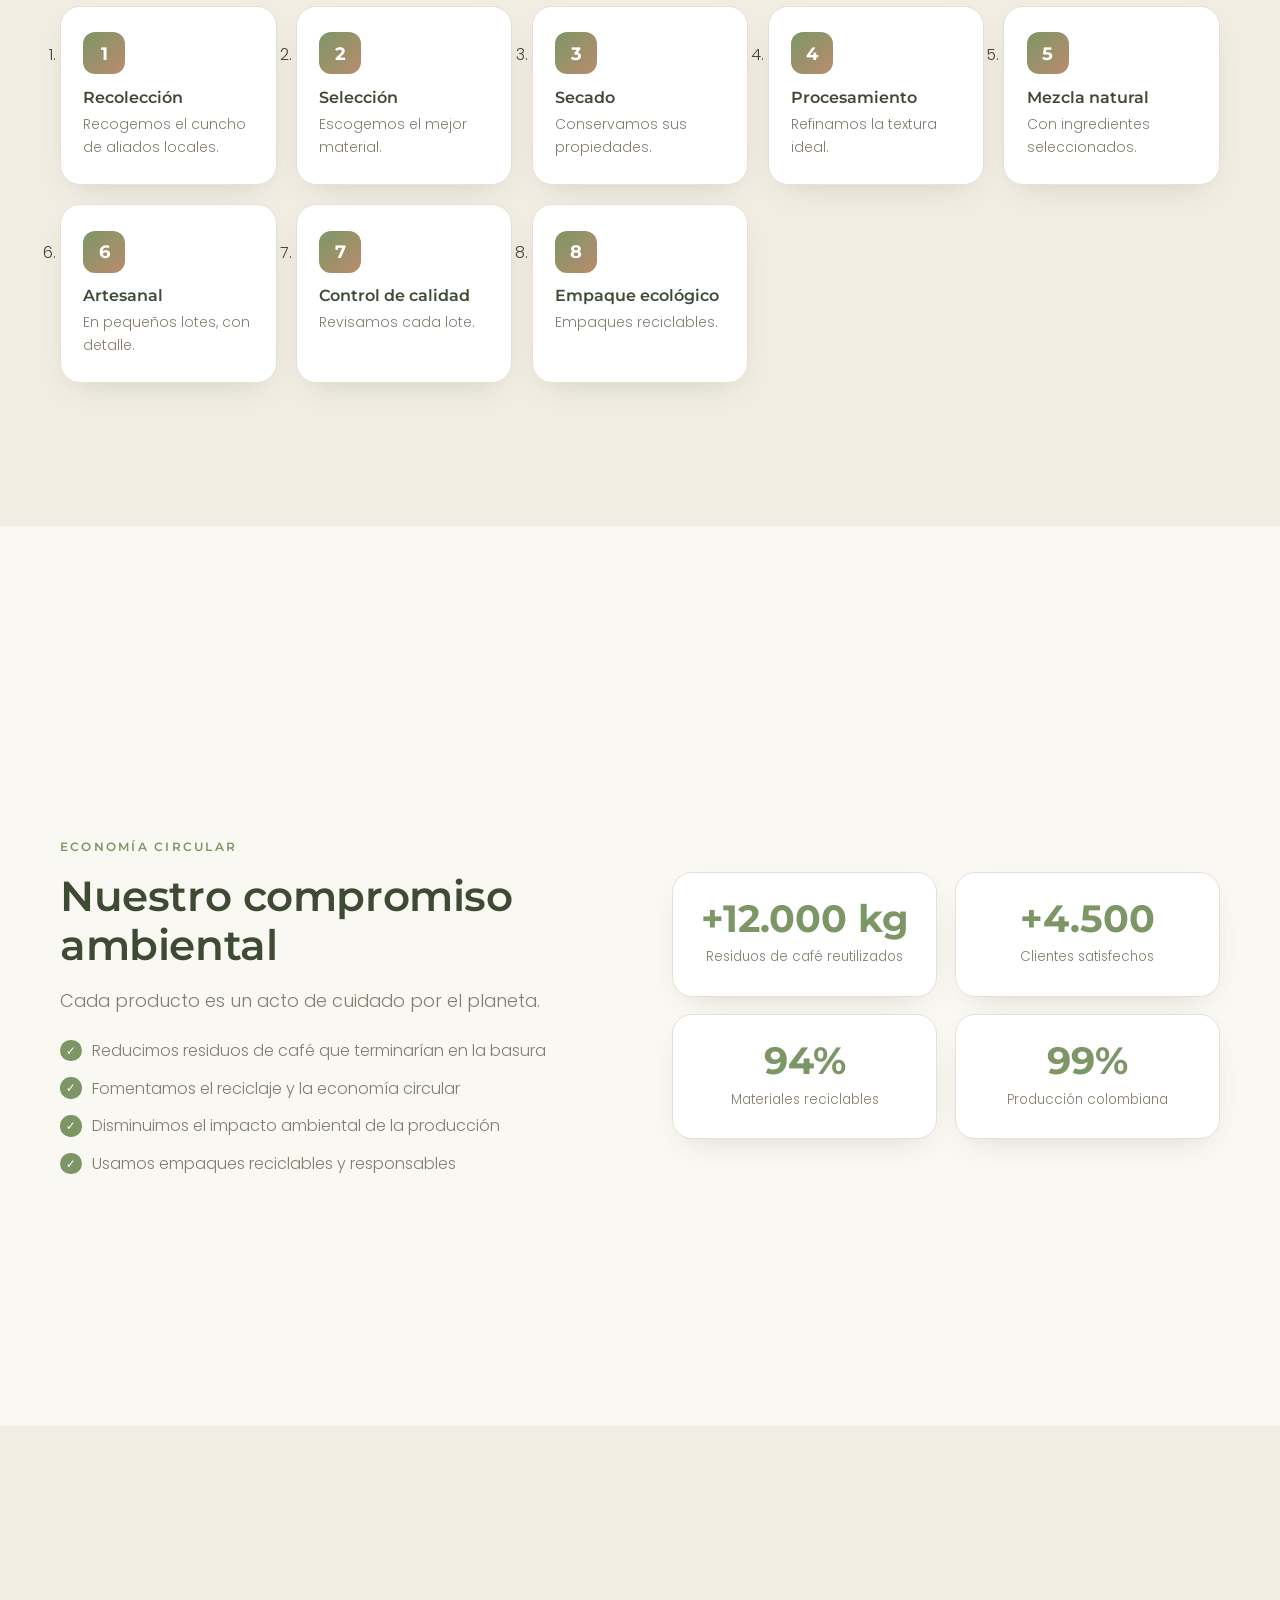
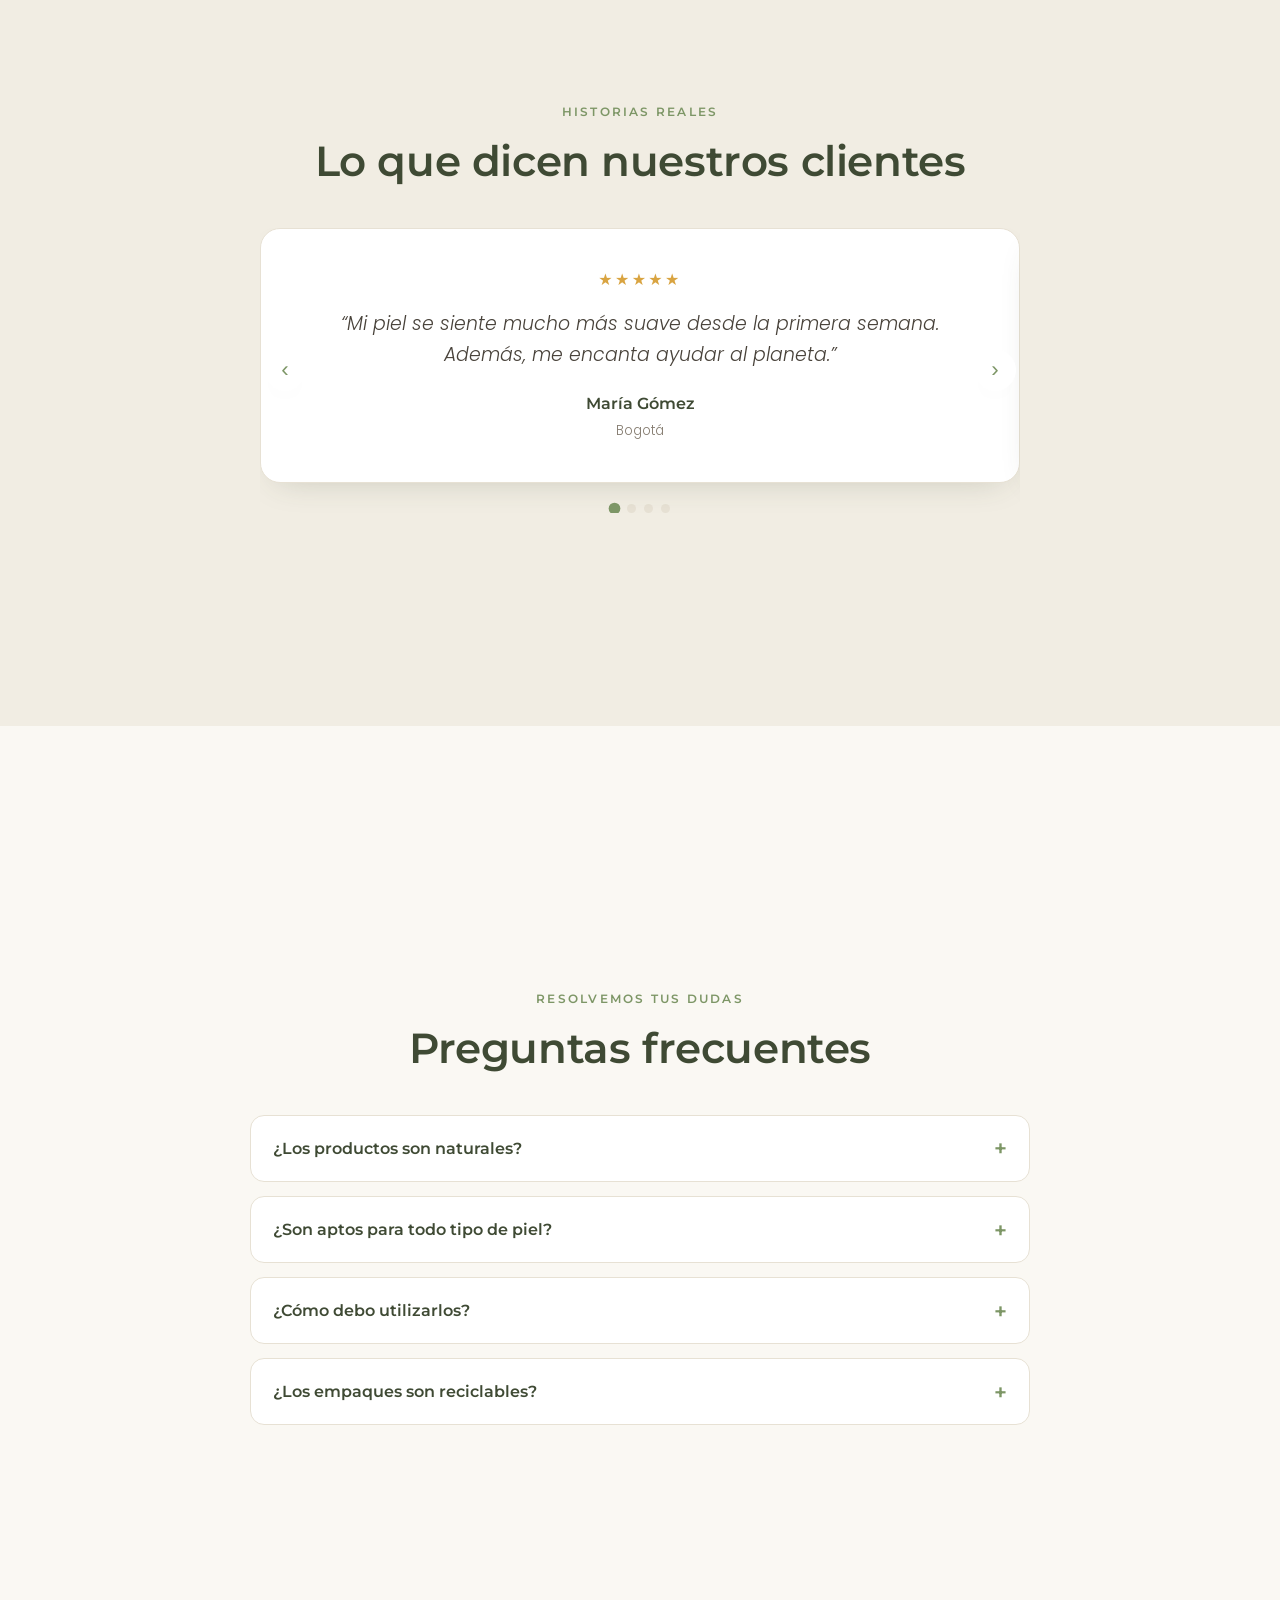
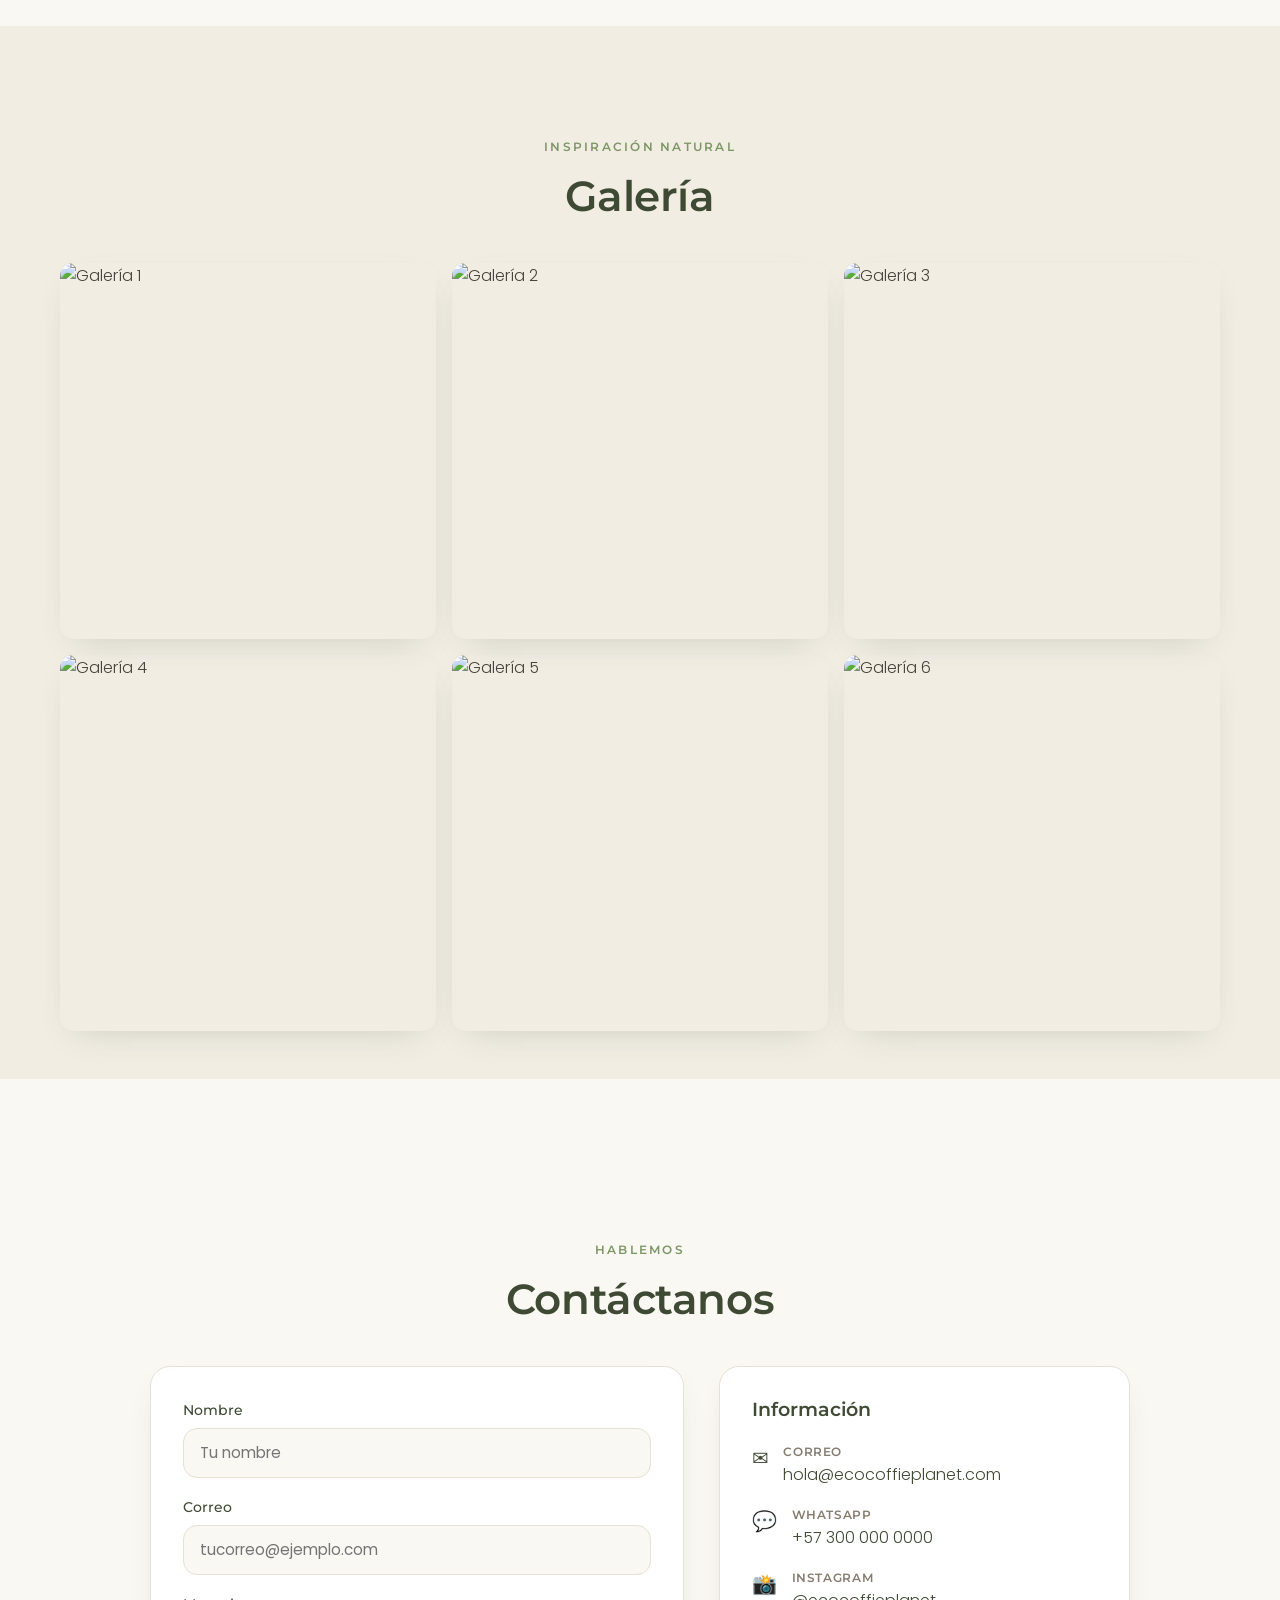
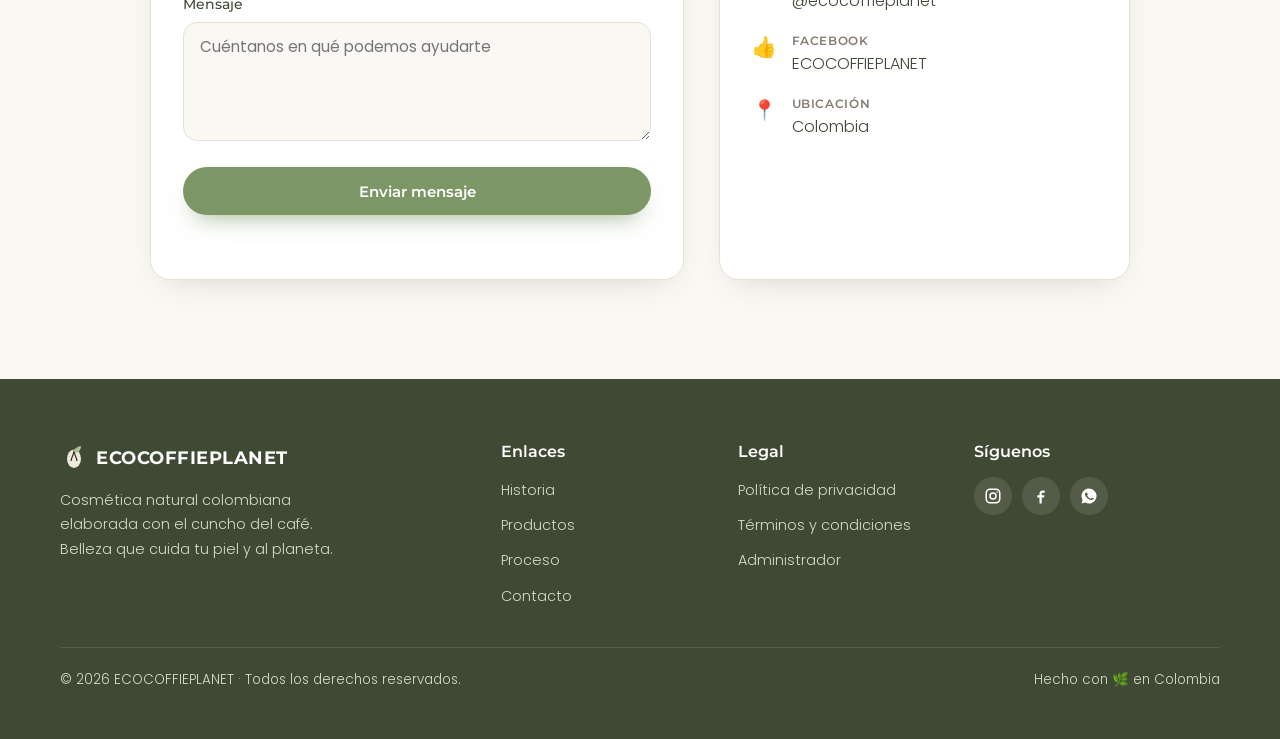
==== commit c50d1acc: "Agregar carrito de compras, ventana de producto, checkout WhatsApp y pedidos en admin" ====
--- a/index.html
+++ b/index.html
@@ -42,7 +42,7 @@
   <link rel="preconnect" href="https://fonts.gstatic.com" crossorigin />
   <link href="https://fonts.googleapis.com/css2?family=Montserrat:wght@500;600;700&family=Poppins:wght@300;400;500&display=swap" rel="stylesheet" />
 
-  <link rel="stylesheet" href="style.css" />
+  <link rel="stylesheet" href="style.css?v=2" />
 </head>
 
 <body>
@@ -79,6 +79,14 @@
       </nav>
 
       <div class="navbar__actions">
+        <!-- Botón del carrito con contador -->
+        <button class="icon-btn cart-btn" id="cart-btn" aria-label="Ver carrito" title="Carrito">
+          <svg viewBox="0 0 24 24" width="21" height="21" fill="none" stroke="currentColor" stroke-width="2" stroke-linecap="round" stroke-linejoin="round">
+            <circle cx="9" cy="21" r="1"/><circle cx="20" cy="21" r="1"/>
+            <path d="M1 1h4l2.7 13.4a2 2 0 0 0 2 1.6h9.7a2 2 0 0 0 2-1.6L23 6H6"/>
+          </svg>
+          <span class="cart-badge" id="cart-badge" hidden>0</span>
+        </button>
         <button class="icon-btn" id="theme-toggle" aria-label="Cambiar tema" title="Modo oscuro / claro">
           <svg class="icon-sun" viewBox="0 0 24 24" width="20" height="20" fill="none" stroke="currentColor" stroke-width="2" stroke-linecap="round">
             <circle cx="12" cy="12" r="4"/><path d="M12 2v2M12 20v2M4.9 4.9l1.4 1.4M17.7 17.7l1.4 1.4M2 12h2M20 12h2M4.9 19.1l1.4-1.4M17.7 6.3l1.4-1.4"/>
@@ -424,7 +432,7 @@
             <ul>
               <li><a href="#">Política de privacidad</a></li>
               <li><a href="#">Términos y condiciones</a></li>
-              <li><a href="admin.html">Administrador</a></li>
+              <li><a href="panel3.html">Administrador</a></li>
             </ul>
           </div>
           <div class="footer__col">
@@ -453,11 +461,53 @@
   <!-- Botón volver arriba -->
   <button id="to-top" class="to-top" aria-label="Volver al inicio" title="Volver al inicio">↑</button>
 
+  <!-- Capa oscura de fondo (carrito / ventana de producto) -->
+  <div class="overlay" id="overlay" hidden></div>
+
+  <!-- ================= CARRITO ================= -->
+  <aside class="cart" id="cart" aria-label="Carrito de compras">
+    <div class="cart__head">
+      <h3>Tu carrito 🛒</h3>
+      <button class="cart__close" id="cart-close" aria-label="Cerrar">✕</button>
+    </div>
+    <div class="cart__items" id="cart-items"><!-- se llena con JavaScript --></div>
+    <div class="cart__foot">
+      <div class="cart__total"><span>Total</span><strong id="cart-total">$0</strong></div>
+      <form id="checkout-form" class="cart__checkout" novalidate>
+        <input type="text" id="c-nombre" placeholder="Tu nombre *" autocomplete="name" />
+        <input type="text" id="c-tel" placeholder="Tu WhatsApp (opcional)" autocomplete="tel" />
+        <button type="submit" class="btn btn--primary btn--block">Hacer pedido por WhatsApp</button>
+        <p class="cart__msg" id="cart-msg" role="status"></p>
+      </form>
+    </div>
+  </aside>
+
+  <!-- ================= VENTANA DE PRODUCTO ================= -->
+  <div class="modal" id="product-modal" hidden>
+    <div class="modal__box">
+      <button class="modal__close" id="modal-close" aria-label="Cerrar">✕</button>
+      <div class="modal__grid">
+        <div class="modal__img"><img id="m-img" src="" alt="" loading="lazy" /></div>
+        <div class="modal__body">
+          <span class="product-card__tag modal__tag" id="m-tag" hidden></span>
+          <h2 id="m-nombre"></h2>
+          <p class="price modal__price" id="m-precio"></p>
+          <p class="modal__desc" id="m-desc"></p>
+          <div id="m-reactions"><!-- reacciones --></div>
+          <button class="btn btn--primary btn--block" id="m-add">Agregar al carrito 🛒</button>
+        </div>
+      </div>
+    </div>
+  </div>
+
+  <!-- ================= NOTIFICACIONES (toasts) ================= -->
+  <div class="toast-wrap" id="toast-wrap"></div>
+
   <!-- Librería de Supabase (base de datos y reacciones) -->
   <script src="https://cdn.jsdelivr.net/npm/@supabase/supabase-js@2"></script>
   <!-- Primero la configuración, luego el script principal -->
   <script src="supabase-config.js"></script>
-  <script src="config.js"></script>
-  <script src="script.js"></script>
+  <script src="config.js?v=2"></script>
+  <script src="script.js?v=2"></script>
 </body>
 </html>
--- a/style.css
+++ b/style.css
@@ -67,6 +67,9 @@
 /* ------------------ 2. RESET Y BASE ------------------ */
 *, *::before, *::after { box-sizing: border-box; margin: 0; padding: 0; }
 
+/* El atributo "hidden" siempre debe ocultar (aunque haya display en el CSS) */
+[hidden] { display: none !important; }
+
 html {
   scroll-behavior: smooth;
   scroll-padding-top: var(--nav-h);
@@ -500,3 +503,85 @@
 @media (max-width: 640px) {
   .admin-grid { grid-template-columns: 1fr; }
 }
+
+/* ============================================================
+   15. CARRITO · VENTANA DE PRODUCTO · NOTIFICACIONES
+   ============================================================ */
+/* Capa oscura de fondo */
+.overlay { position: fixed; inset: 0; background: rgba(30, 24, 16, .5); backdrop-filter: blur(2px); z-index: 140; opacity: 0; transition: opacity .3s; }
+.overlay.show { opacity: 1; }
+
+/* Botón carrito + contador */
+.cart-btn { position: relative; }
+.cart-badge {
+  position: absolute; top: -6px; right: -6px; min-width: 18px; height: 18px; padding: 0 4px;
+  background: var(--tierra); color: #fff; border-radius: 100px; font-family: var(--font-head);
+  font-size: .68rem; font-weight: 700; display: grid; place-items: center; line-height: 1;
+}
+.navbar:not(.scrolled) .cart-badge { border: 1px solid #fff; }
+
+/* Panel lateral del carrito */
+.cart {
+  position: fixed; top: 0; right: 0; bottom: 0; width: min(92%, 400px); z-index: 150;
+  background: var(--surface); box-shadow: var(--shadow-lg); display: flex; flex-direction: column;
+  transform: translateX(100%); transition: transform .4s var(--ease);
+}
+.cart.open { transform: translateX(0); }
+.cart__head { display: flex; align-items: center; justify-content: space-between; padding: 1.3rem 1.4rem; border-bottom: 1px solid var(--border); }
+.cart__head h3 { font-size: 1.2rem; }
+.cart__close, .modal__close { background: none; border: 0; font-size: 1.3rem; cursor: pointer; color: var(--text-soft); width: 34px; height: 34px; border-radius: 50%; transition: background .2s, color .2s; }
+.cart__close:hover, .modal__close:hover { background: var(--bg-tint); color: var(--heading); }
+.cart__items { flex: 1; overflow-y: auto; padding: 1rem 1.4rem; display: grid; gap: .9rem; align-content: start; }
+.cart__empty { text-align: center; color: var(--text-soft); padding: 2.5rem 1rem; }
+
+.cart-item { display: grid; grid-template-columns: 56px 1fr auto; gap: .8rem; align-items: center; }
+.cart-item__img { width: 56px; height: 56px; border-radius: 10px; object-fit: cover; }
+.cart-item__name { font-family: var(--font-head); font-weight: 600; font-size: .92rem; color: var(--heading); }
+.cart-item__price { font-size: .82rem; color: var(--text-soft); }
+.cart-item__qty { display: flex; align-items: center; gap: .4rem; margin-top: .3rem; }
+.cart-item__qty button { width: 24px; height: 24px; border-radius: 6px; border: 1.5px solid var(--border); background: var(--bg); cursor: pointer; font-weight: 700; color: var(--heading); line-height: 1; }
+.cart-item__qty button:hover { border-color: var(--accent); }
+.cart-item__qty span { min-width: 20px; text-align: center; font-weight: 600; font-size: .9rem; }
+.cart-item__del { background: none; border: 0; cursor: pointer; color: var(--text-soft); font-size: 1.1rem; }
+.cart-item__del:hover { color: #d9534f; }
+
+.cart__foot { border-top: 1px solid var(--border); padding: 1.2rem 1.4rem; }
+.cart__total { display: flex; justify-content: space-between; align-items: center; margin-bottom: 1rem; font-family: var(--font-head); }
+.cart__total strong { font-size: 1.4rem; color: var(--accent); }
+.cart__checkout input { width: 100%; padding: .75rem 1rem; margin-bottom: .6rem; border: 1.5px solid var(--border); border-radius: var(--radius-sm); background: var(--bg); color: var(--text); font-family: var(--font-body); font-size: .95rem; }
+.cart__checkout input:focus { outline: none; border-color: var(--accent); }
+.cart__msg { margin-top: .6rem; font-size: .88rem; font-weight: 500; }
+.cart__msg.err { color: #d9534f; } .cart__msg.ok { color: var(--accent); }
+
+/* Ventana de producto */
+.modal { position: fixed; inset: 0; z-index: 160; display: grid; place-items: center; padding: 1.2rem; }
+.modal__box { background: var(--surface); border-radius: var(--radius); box-shadow: var(--shadow-lg); max-width: 820px; width: 100%; max-height: 90vh; overflow-y: auto; position: relative; animation: modalIn .35s var(--ease); }
+@keyframes modalIn { from { opacity: 0; transform: translateY(20px) scale(.98); } }
+.modal__close { position: absolute; top: 12px; right: 12px; z-index: 2; background: var(--surface); box-shadow: var(--shadow); }
+.modal__grid { display: grid; grid-template-columns: 1fr 1fr; }
+.modal__img { overflow: hidden; border-radius: var(--radius) 0 0 var(--radius); }
+.modal__img img { width: 100%; height: 100%; object-fit: cover; aspect-ratio: 1/1; }
+.modal__body { padding: 2rem; display: flex; flex-direction: column; gap: .7rem; }
+.modal__tag { position: static; align-self: flex-start; }
+.modal__body h2 { font-size: 1.5rem; }
+.modal__price { font-size: 1.6rem; }
+.modal__desc { color: var(--text-soft); }
+.modal__body #m-add { margin-top: auto; }
+
+/* Notificaciones (toasts) */
+.toast-wrap { position: fixed; bottom: 20px; left: 50%; transform: translateX(-50%); z-index: 200; display: flex; flex-direction: column; gap: .5rem; align-items: center; pointer-events: none; }
+.toast { background: var(--oliva); color: #fff; padding: .7rem 1.2rem; border-radius: 100px; font-family: var(--font-head); font-weight: 500; font-size: .9rem; box-shadow: var(--shadow-lg); animation: toastIn .3s var(--ease); }
+[data-theme="dark"] .toast { background: var(--accent); color: #16190f; }
+@keyframes toastIn { from { opacity: 0; transform: translateY(14px); } }
+.toast.out { opacity: 0; transform: translateY(14px); transition: opacity .3s, transform .3s; }
+
+/* Botón "Ver más" al pasar el mouse por la tarjeta */
+.product-card__img { cursor: pointer; }
+.product-card__foot .btns { display: flex; gap: .4rem; }
+
+@media (max-width: 640px) {
+  .modal__grid { grid-template-columns: 1fr; }
+  .modal__img { border-radius: var(--radius) var(--radius) 0 0; }
+  .modal__img img { aspect-ratio: 16/10; }
+  .modal__body { padding: 1.4rem; }
+}
